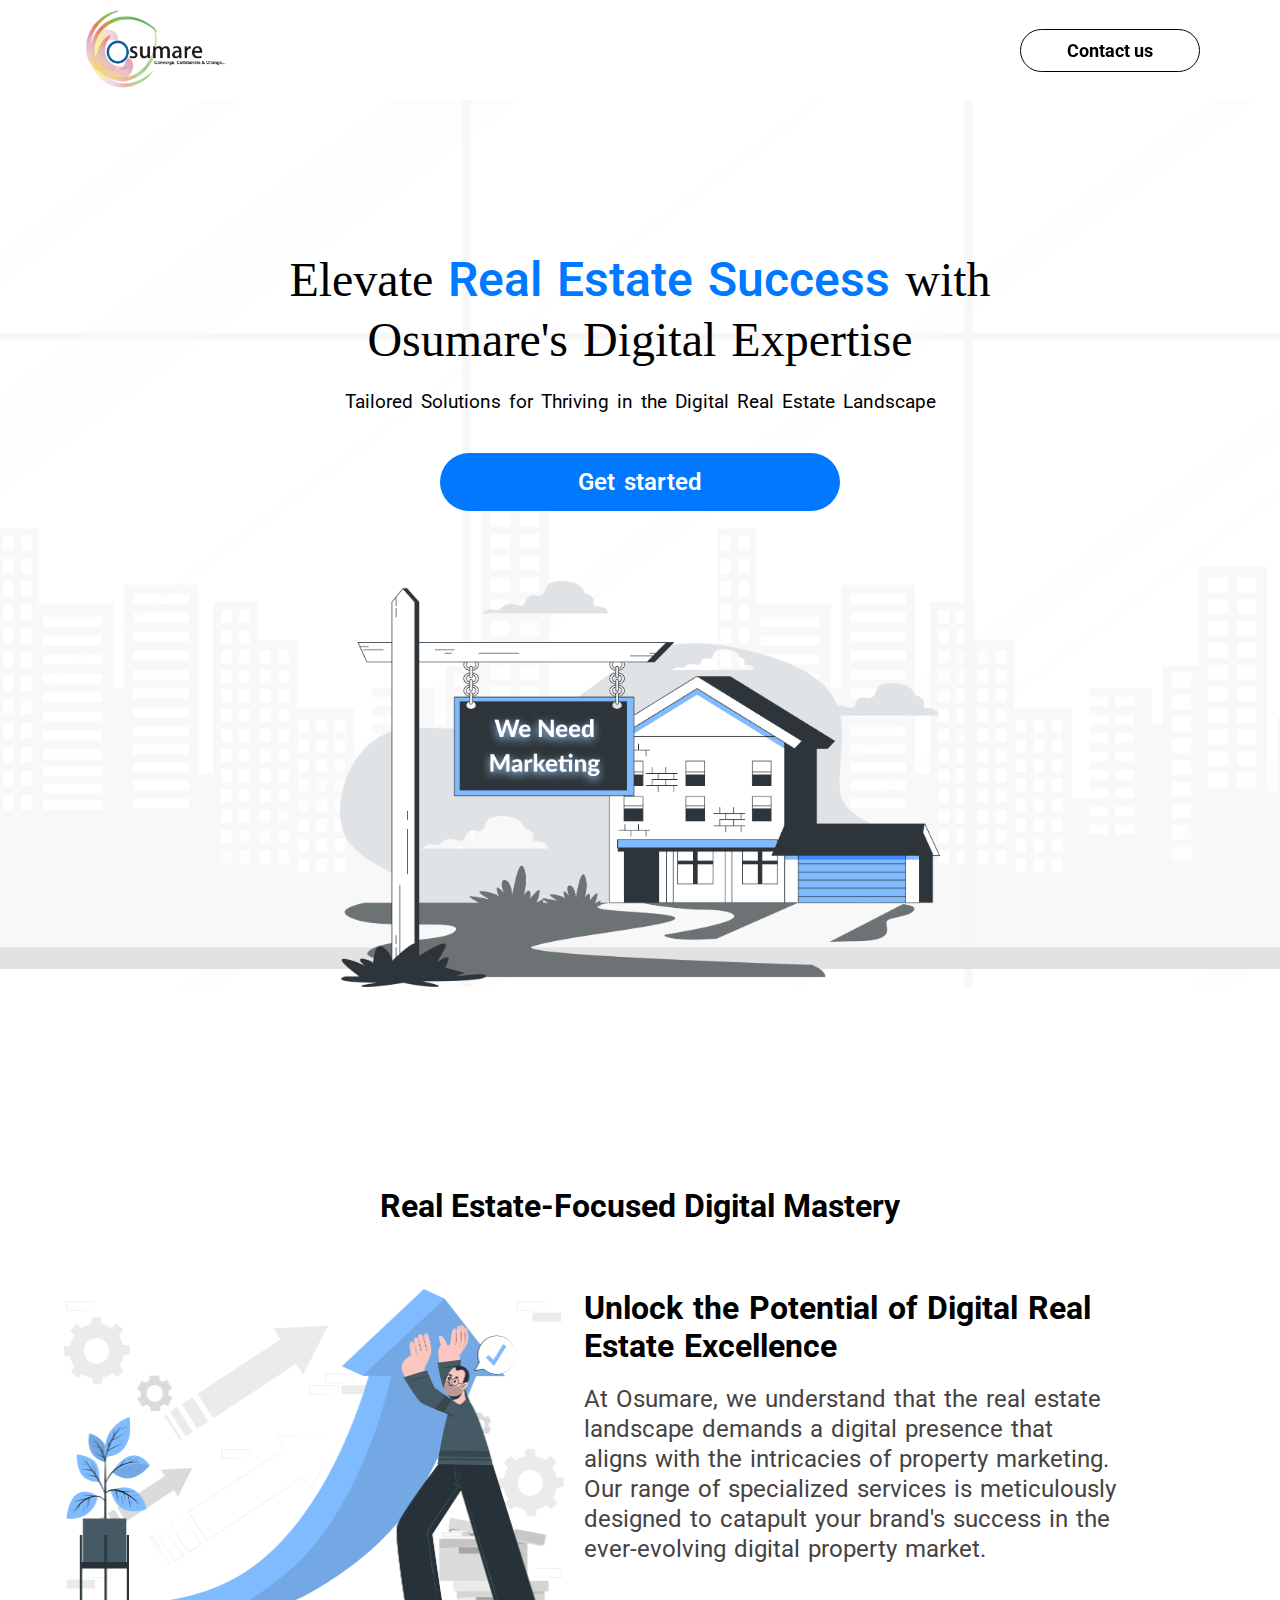
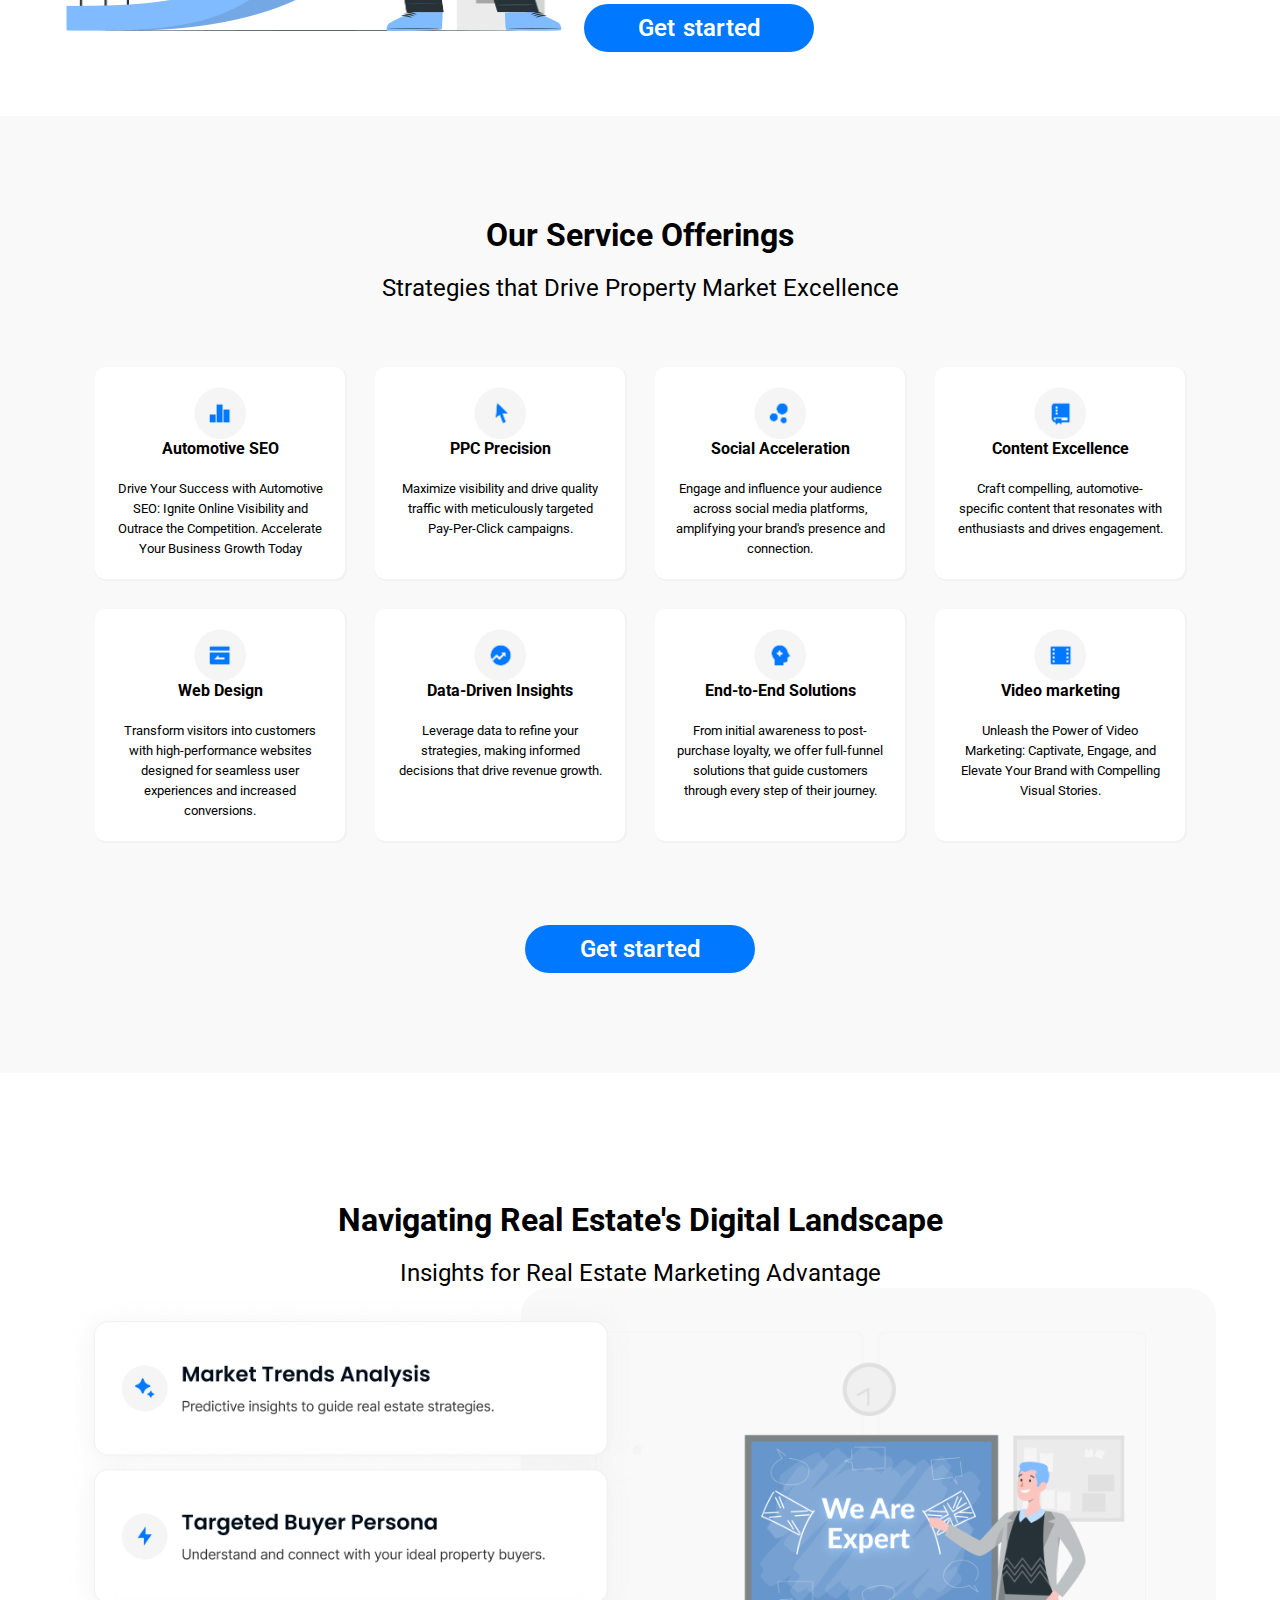
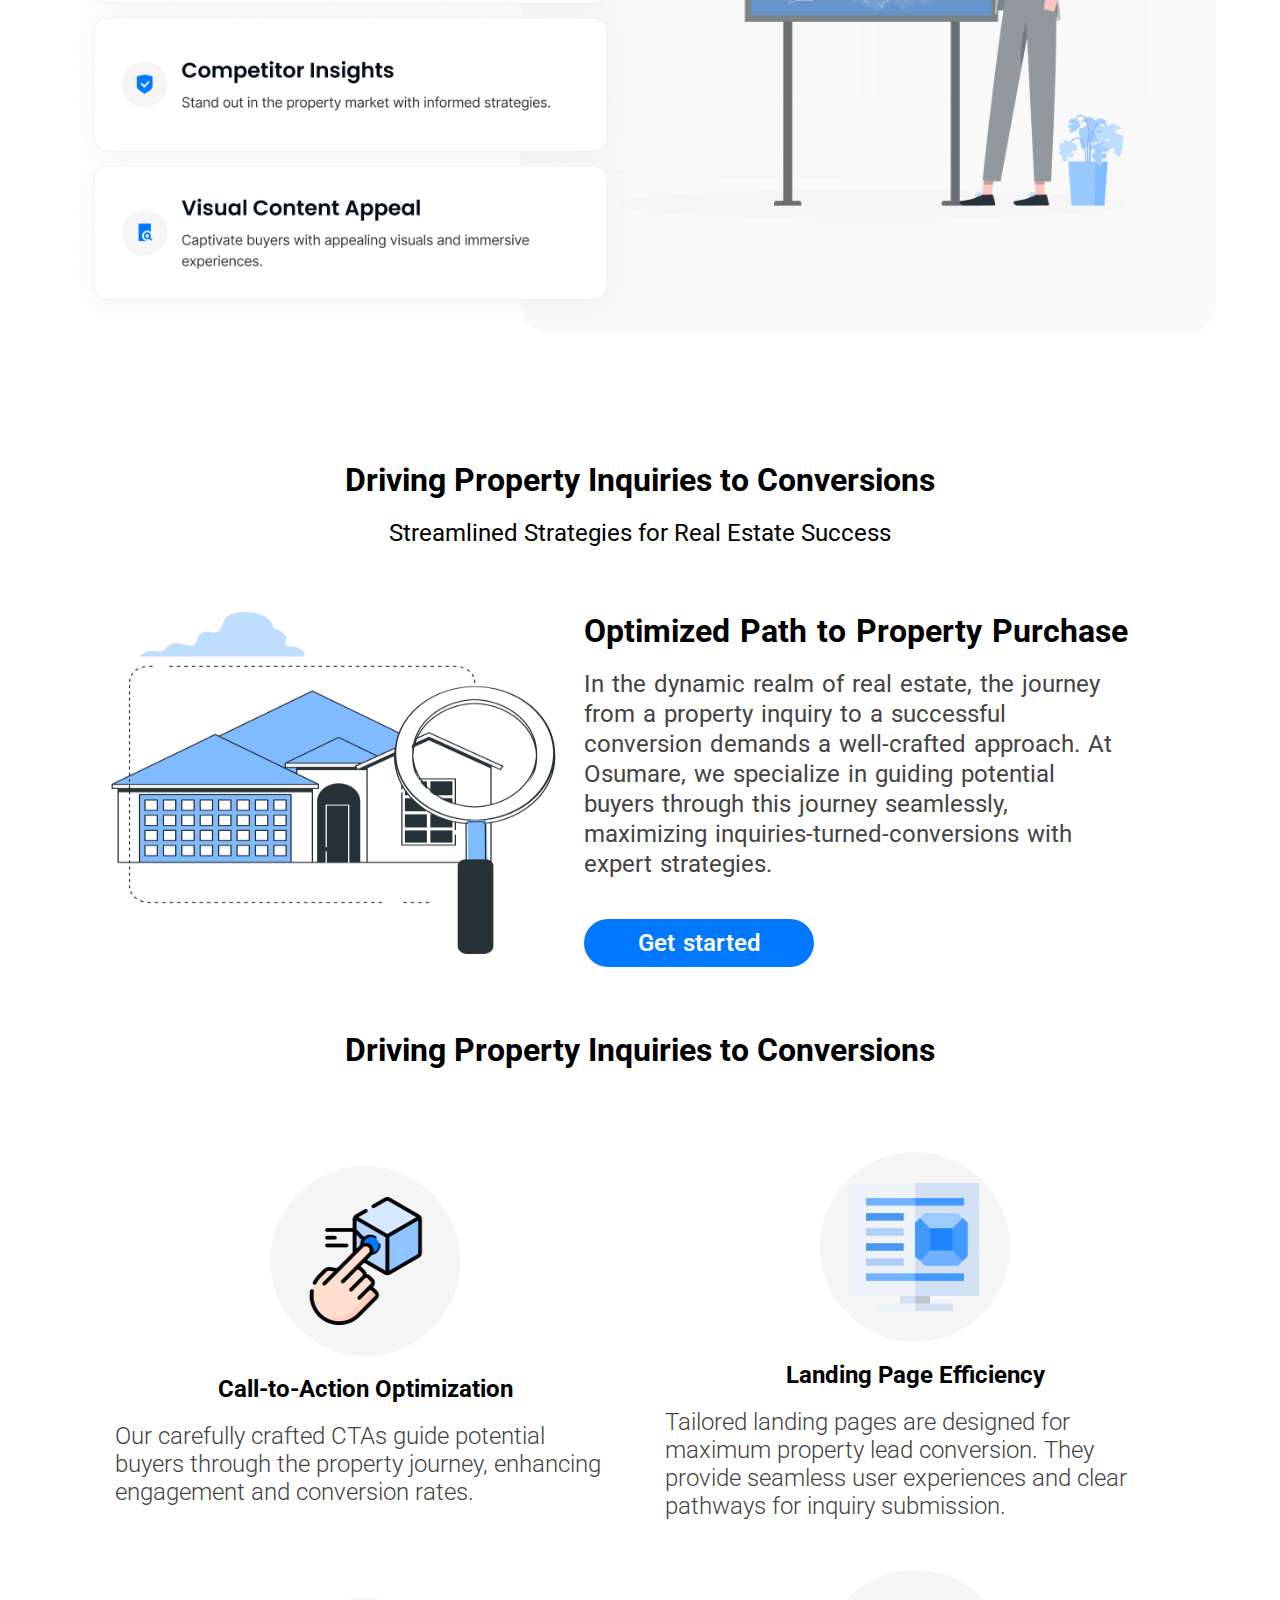
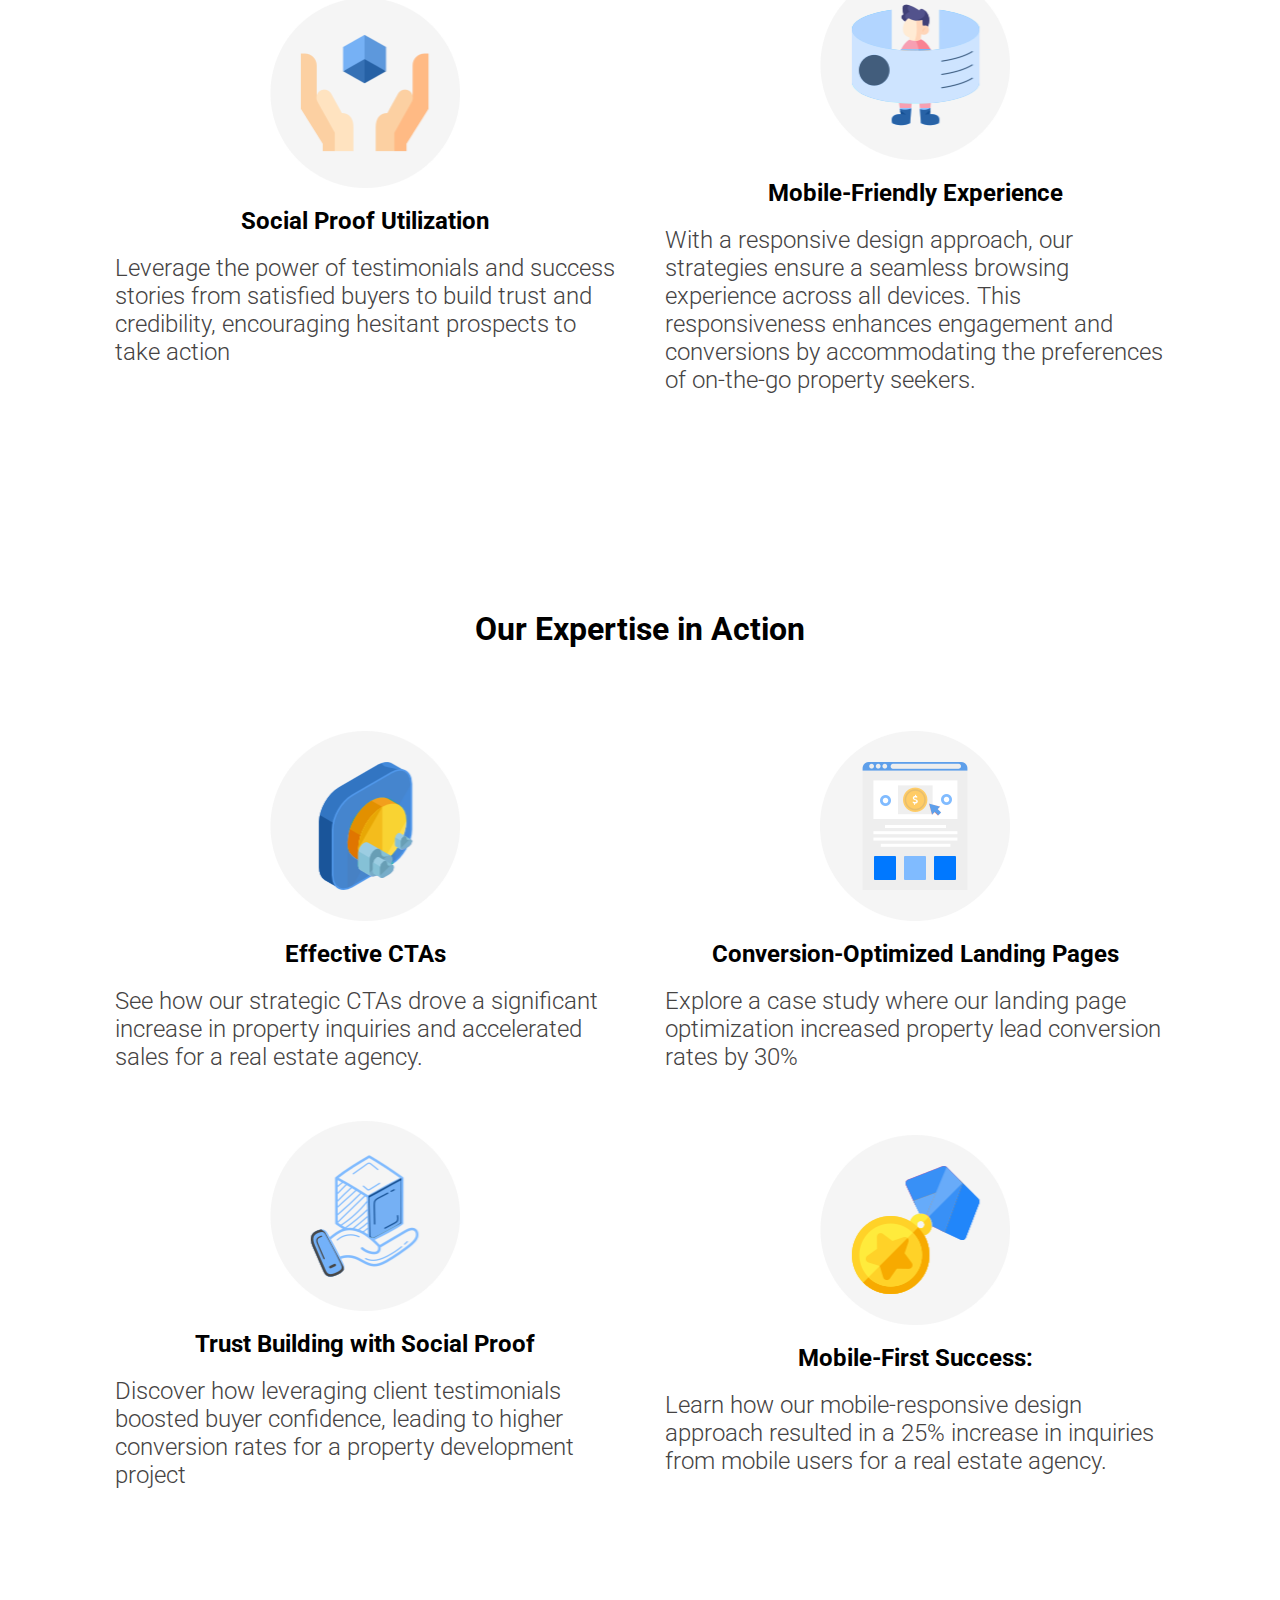
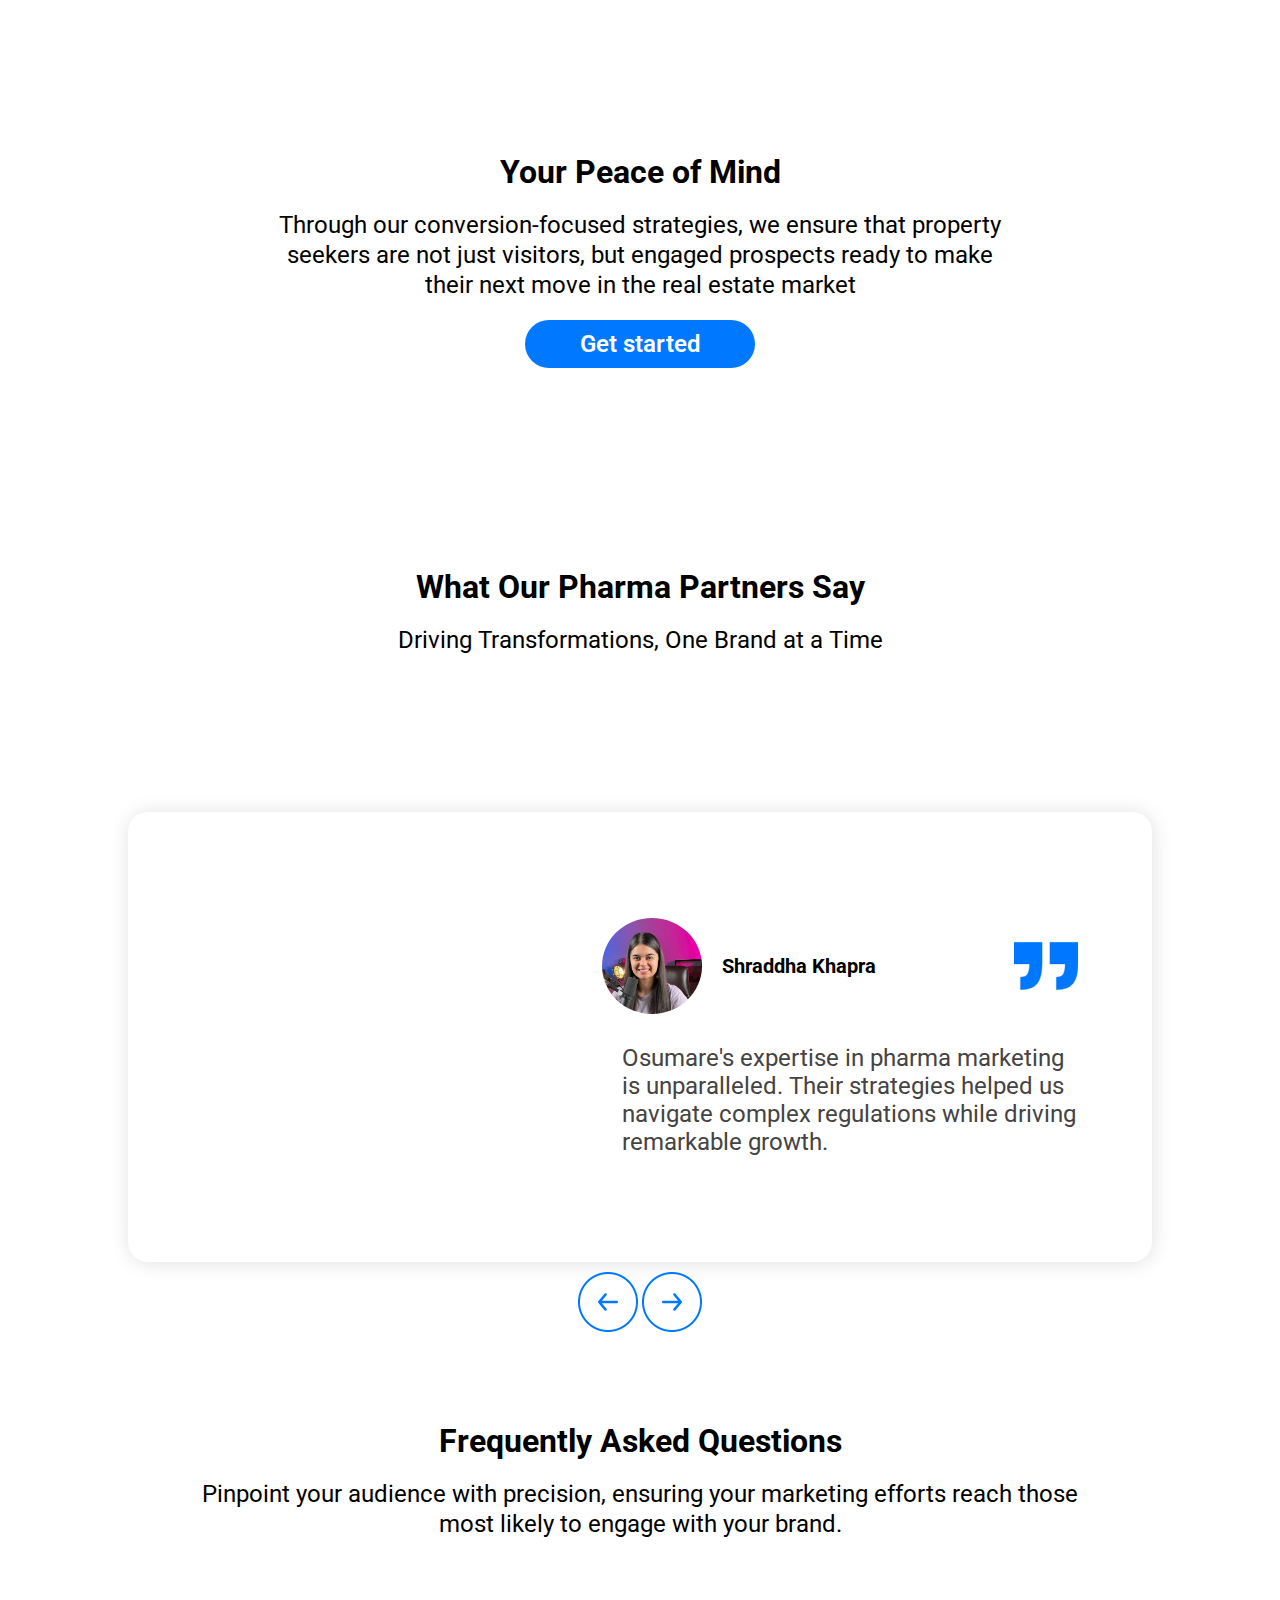
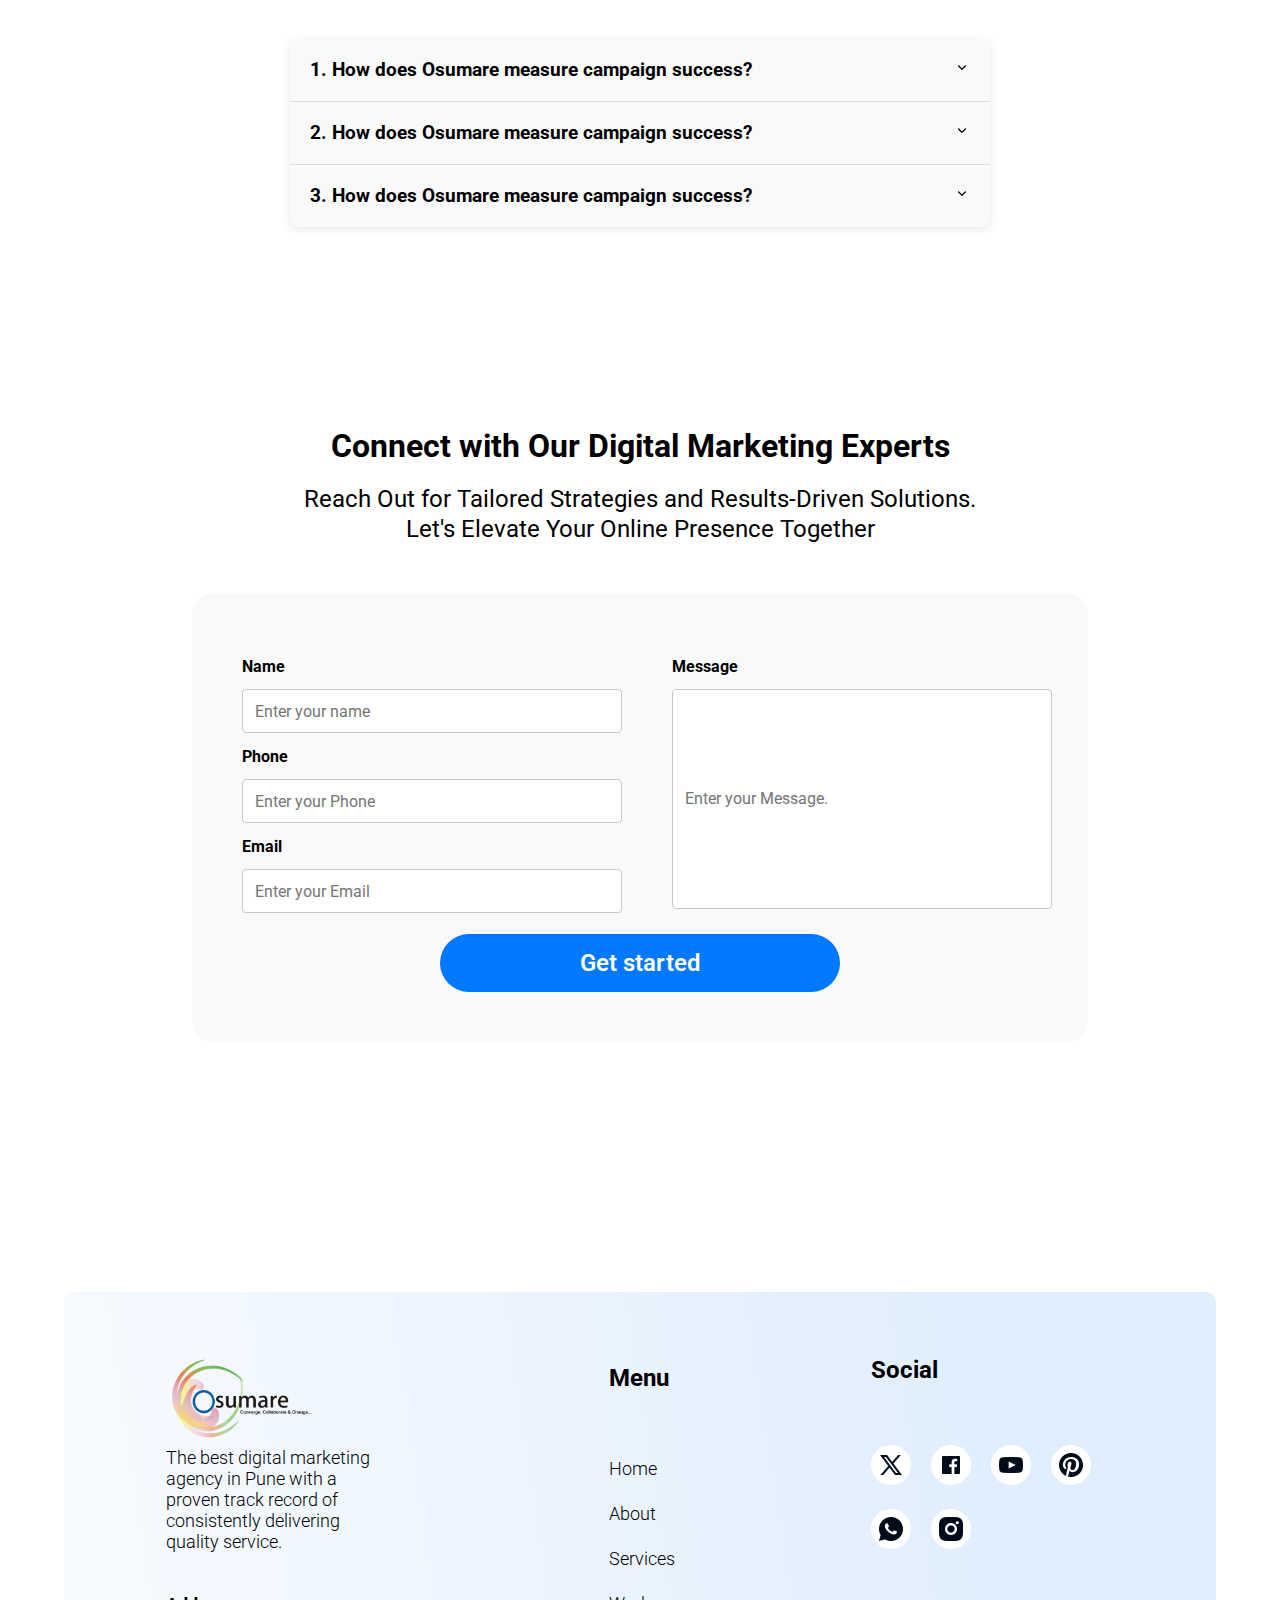
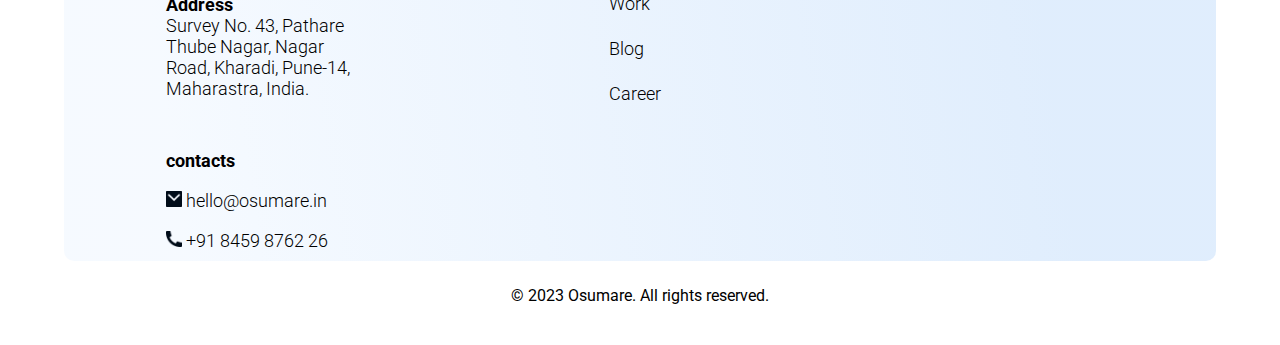
==== index.html @ 0f3d611b "the website is done for desktop" ====
<!DOCTYPE html>
<html lang="en">

<head>
    <meta charset="UTF-8">
    <meta name="viewport" content="width=device-width, initial-scale=1.0">
    <title>Osumare | Marketing Solutions</title>
    <link rel="stylesheet" href="./css/index.css">
    <link rel="preconnect" href="https://fonts.googleapis.com">
    <link rel="preconnect" href="https://fonts.gstatic.com" crossorigin>
    <link
        href="https://fonts.googleapis.com/css2?family=Roboto:ital,wght@0,100;0,300;0,400;0,500;0,700;0,900;1,100;1,300;1,400;1,500;1,700;1,900&display=swap"
        rel="stylesheet">
    <link rel="preconnect" href="https://fonts.googleapis.com">
    <link rel="preconnect" href="https://fonts.gstatic.com" crossorigin>
    <link href="https://fonts.googleapis.com/css2?family=Mulish:ital,wght@0,200..1000;1,200..1000&display=swap"
        rel="stylesheet">
</head>

<body>

    <nav class="navbar flex">
        <div id="nav_img">
            <img id="navImg" src="./img/logo2.png" alt="">
        </div>
        <a href="#contactus" id="nav_contact">Contact us</a>
    </nav>
    <div class="container">
        <div class="top">
            <div class="heading">Elevate <span style="color: #0078FF; font-weight: 550;">Real Estate Success</span>
                with<br> Osumare's Digital Expertise
            </div>
            <div class="subheading">Tailored Solutions for Thriving in the Digital Real Estate Landscape</div>
            <span class="btn-top">Get started</span>
        </div>
        <div class="bottom">
            <img id="front_img" src="./img/front.png" alt="">
        </div>
    </div>

    <b class="mid-heading top-margin center-text">Real Estate-Focused Digital Mastery</b>
    <div class="container2">
        <div class="con2left">
            <img src="./img/con2.png" alt="" class="con2img">
        </div>
        <div class="con2right"><b class="mid-heading">Unlock the Potential of Digital Real <br>Estate Excellence</b><br>
            <span class="subheading con2-data line-height30">At Osumare, we understand that the real estate landscape
                demands a digital presence
                that aligns with the intricacies of property marketing. Our range of specialized services is
                meticulously designed to catapult your brand's success in the ever-evolving digital property market.
            </span>
            <span class="btn">Get started</span>
        </div>
    </div>



    <div class="services">
        <div class="service-heading">
            <b class="mid-heading text-center">Our Service Offerings </b><br>
            <span class="service-subheading text-center line-height30"> Strategies that Drive Property Market Excellence
            </span>
        </div>

        <div class="services-cards">
            <div class="service-card">
                <img src="./img/service-icon/service1.png" alt="" class="service-icon">
                <b class="card-heading text-center">Automotive SEO</b><br>
                <span class="card-data">Drive Your Success with Automotive SEO: Ignite Online Visibility and Outrace the
                    Competition. Accelerate Your Business Growth Today</span>
            </div>
            <div class="service-card">
                <img src="./img/service-icon/service2.png" alt="" class="service-icon">
                <b class="card-heading text-center">PPC Precision</b><br>
                <span class="card-data">
                    Maximize visibility and drive quality traffic with meticulously targeted Pay-Per-Click
                    campaigns.</span>
            </div>
            <div class="service-card">
                <img src="./img/service-icon/service3.png" alt="" class="service-icon">
                <b class="card-heading text-center">Social Acceleration</b><br>
                <span class="card-data">Engage and influence your audience across social media platforms, amplifying
                    your brand's presence and connection.</span>
            </div>
            <div class="service-card">
                <img src="./img/service-icon/service4.png" alt="" class="service-icon">
                <b class="card-heading text-center">Content Excellence</b><br>
                <span class="card-data">Craft compelling, automotive-specific
                    content that resonates with enthusiasts
                    and drives engagement.</span>
            </div>
            <div class="service-card">
                <img src="./img/service-icon/service5.png" alt="" class="service-icon">
                <b class="card-heading text-center"> Web Design</b><br>
                <span class="card-data">Transform visitors into customers with high-performance websites designed for
                    seamless user experiences and increased conversions.</span>
            </div>
            <div class="service-card">
                <img src="./img/service-icon/service6.png" alt="" class="service-icon">
                <b class="card-heading text-center">Data-Driven Insights</b><br>
                <span class="card-data">Leverage data to refine your strategies, making informed decisions that drive
                    revenue growth.</span>
            </div>
            <div class="service-card">
                <img src="./img/service-icon/service7.png" alt="" class="service-icon">
                <b class="card-heading text-center">End-to-End Solutions</b><br>
                <span class="card-data">From initial awareness to post-purchase loyalty, we offer full-funnel solutions
                    that guide customers through every step of their journey.</span>
            </div>
            <div class="service-card">
                <img src="./img/service-icon/service8.png" alt="" class="text-center service-icon">
                <b class="card-heading text-center"> Video marketing</b><br>
                <span class="card-data">Unleash the Power of Video Marketing: Captivate, Engage, and Elevate Your Brand
                    with Compelling Visual Stories.</span>
            </div>
        </div>
        <div class="services-btn-container">
            <span class="btn">Get started</span>
        </div>
    </div>

    <div class="expert">
        <div class="service-heading">
            <b class="mid-heading text-center"> Navigating Real Estate's Digital Landscape</b><br>
            <span class="service-subheading text-center line-height30"> Insights for Real Estate Marketing Advantage

            </span>
        </div>
        <img id="expert-img" src="./img/expert.png" alt="">
    </div>

    <div class="driving">
        <div class="service-heading">
            <b class="mid-heading text-center"> Driving Property Inquiries to Conversions</b><br>
            <span class="service-subheading text-center line-height30">
                Streamlined Strategies for Real Estate Success
            </span>
        </div>



        <div class="container2">
            <div class="con2left">
                <img src="./img/home.png" alt="" class="con2img">
            </div>
            <div class="con2right"><b class="mid-heading"> Optimized Path to Property Purchase</b><br>
                <span class="subheading con2-data line-height30">In the dynamic realm of real estate, the journey from a
                    property inquiry to a successful conversion demands a well-crafted approach. At Osumare, we
                    specialize in guiding potential buyers through this journey seamlessly, maximizing
                    inquiries-turned-conversions with expert strategies.
                </span>
                <span class="btn">Get started</span>
            </div>
        </div>

        <div class="service-heading">
            <b class="mid-heading text-center"> Driving Property Inquiries to Conversions</b><br>
        </div>

        <div class="driving-properties">

            <div class="driving-card">
                <img src="./img/driving/first.png" alt="" class="text-center driving-icon"><br>
                <b class="driving-card-heading text-center"> Call-to-Action Optimization</b><br>
                <span class="driving-card-data">Our carefully crafted CTAs guide potential buyers through the property
                    journey, enhancing engagement and conversion rates.</span>
            </div>

            <div class="driving-card">
                <img src="./img/driving/second.png" alt="" class="text-center driving-icon"><br>
                <b class="driving-card-heading text-center"> Landing Page Efficiency</b><br>
                <span class="driving-card-data">Tailored landing pages are designed for maximum property lead
                    conversion. They provide seamless user experiences and clear pathways for inquiry submission.</span>
            </div>

            <div class="driving-card">
                <img src="./img/driving/third.png" alt="" class="text-center driving-icon"><br>
                <b class="driving-card-heading text-center"> Social Proof Utilization</b><br>
                <span class="driving-card-data">Leverage the power of testimonials and success stories from satisfied
                    buyers to build trust and credibility, encouraging hesitant prospects to take action</span>
            </div>

            <div class="driving-card">
                <img src="./img/driving/fourth.png" alt="" class="text-center driving-icon"><br>
                <b class="driving-card-heading text-center"> Mobile-Friendly Experience</b><br>
                <span class="driving-card-data">With a responsive design approach, our strategies ensure a seamless
                    browsing experience across all devices. This responsiveness enhances engagement and conversions by
                    accommodating the preferences of on-the-go property seekers.</span>
            </div>
        </div>

    </div>


    <div class="service-heading">
        <b class="mid-heading text-center"> <br><br><br><br>Our Expertise in Action</b><br>
    </div>

    <div class="driving-properties">


        <div class="driving-card">
            <img src="./img/experties/first.png" alt="" class="text-center driving-icon"><br>
            <b class="driving-card-heading text-center"> Effective CTAs</b><br>
            <span class="driving-card-data">See how our strategic CTAs drove a significant increase in property
                inquiries and accelerated sales for a real estate agency.</span>
        </div>


        <div class="driving-card">
            <img src="./img/experties/second.png" alt="" class="text-center driving-icon"><br>
            <b class="driving-card-heading text-center"> Conversion-Optimized Landing Pages</b><br>
            <span class="driving-card-data"> Explore a case study where our landing page optimization increased property
                lead conversion rates by 30%</span>
        </div>


        <div class="driving-card">
            <img src="./img/experties/third.png" alt="" class="text-center driving-icon"><br>
            <b class="driving-card-heading text-center"> Trust Building with Social Proof</b><br>
            <span class="driving-card-data"> Discover how leveraging client testimonials boosted buyer confidence,
                leading to higher conversion rates for a property development project</span>
        </div>


        <div class="driving-card">
            <img src="./img/experties/fourth.png" alt="" class="text-center driving-icon"><br>
            <b class="driving-card-heading text-center"> Mobile-First Success:</b><br>
            <span class="driving-card-data">Learn how our mobile-responsive design approach resulted in a 25% increase
                in inquiries from mobile users for a real estate agency.</span>
        </div>
    </div>

    <div class="peace">
        <div class="service-heading">
            <b class="mid-heading text-center"> Your Peace of Mind</b><br>
            <span class="service-subheading text-center line-height30">
                Through our conversion-focused strategies, we ensure that property<br> seekers are not just visitors,
                but engaged prospects ready to make <br>their next move in the real estate market
            </span>
        </div>
        <div class="services-btn-container">
            <span class="btn">Get started</span>
        </div>
    </div>



    <div class="pharma">
        <div class="service-heading">
            <b class="mid-heading text-center"> What Our Pharma Partners Say</b><br>
            <span class="service-subheading text-center line-height30">Driving Transformations, One Brand at a Time
            </span>
        </div>
        <br><br><br>
        <div class="pharma-card" id="first">
            <div class="pharma-left">
                <iframe class="yt-video" src="https://www.youtube.com/embed/DbRXv5TXMEE?si=swJk6pA9rWNaOlJp"
                    title="YouTube video player" frameborder="0"
                    allow="accelerometer; autoplay; clipboard-write; encrypted-media; gyroscope; picture-in-picture; web-share"
                    referrerpolicy="strict-origin-when-cross-origin" allowfullscreen></iframe>
            </div>
            <div class="pharma-right">
                <div class="pharma-right-top">
                    <div class="pharma-top-top"><img class="pharma-img" src="./img/yt-video/shraddha.jpeg" alt="">
                        <b class="pharma-card-heading">Shraddha Khapra</b>
                    </div>
                    <div class="symbol-div">
                        <img src="./img/inverted-commas.svg" class="symbol">
                    </div>
                </div>
                <div class="pharma-right-bottom"><span class="pharma-text">Osumare's expertise in pharma
                        marketing is unparalleled. Their
                        strategies helped us navigate
                        complex regulations while driving
                        remarkable growth.</span></div>
            </div>
        </div>
        
        <div class="pharma-card" id="second">
            <div class="pharma-left">
                <iframe  class="yt-video" src="https://www.youtube.com/embed/zTjRZNkhiEU?si=V0RtX7L3H6HBRn5B" title="YouTube video player" frameborder="0" allow="accelerometer; autoplay; clipboard-write; encrypted-media; gyroscope; picture-in-picture; web-share" referrerpolicy="strict-origin-when-cross-origin" allowfullscreen></iframe>
            </div>
            <div class="pharma-right">
                <div class="pharma-right-top">
                    <div class="pharma-top-top"><img class="pharma-img" src="./img/yt-video/free-code-camp.png" alt="">
                        <b class="pharma-card-heading">Free Code Camp</b>
                    </div>
                    <div class="symbol-div">
                        <img src="./img/inverted-commas.svg" class="symbol">
                    </div>
                </div>
                <div class="pharma-right-bottom"><span class="pharma-text">Osumare's expertise in pharma
                        marketing is unparalleled. Their
                        strategies helped us navigate
                        complex regulations while driving
                        remarkable growth.</span></div>
            </div>
        </div>
        
        <div class="pharma-card" id="third">
            <div class="pharma-left">
                <iframe class="yt-video"  src="https://www.youtube.com/embed/kaB7Vfj0DKs?si=-AxOPvLYkvSqULRo" title="YouTube video player" frameborder="0" allow="accelerometer; autoplay; clipboard-write; encrypted-media; gyroscope; picture-in-picture; web-share" referrerpolicy="strict-origin-when-cross-origin" allowfullscreen></iframe>
            </div>
            <div class="pharma-right">
                <div class="pharma-right-top">
                    <div class="pharma-top-top"><img class="pharma-img" src="./img/yt-video/telusko.jpeg" alt="">
                        <b class="pharma-card-heading">Navin Reddy</b>
                    </div>
                    <div class="symbol-div">
                        <img src="./img/inverted-commas.svg" class="symbol">
                    </div>
                </div>
                <div class="pharma-right-bottom"><span class="pharma-text">Osumare's expertise in pharma
                        marketing is unparalleled. Their
                        strategies helped us navigate
                        complex regulations while driving
                        remarkable growth.</span></div>
            </div>
        </div>
        <div class="btns">
            <img class="video-btn" id="left-btn" src="./img/yt-video/left-btn.png" alt="" srcset="">
            <img class="video-btn" id="right-btn" src="./img/yt-video/right-btn.png" alt="" srcset="">
        </div>
    </div>



    <div class="questions">
        <br><br><br><br>
        <div class="service-heading">
            <b class="mid-heading text-center"> Frequently Asked Questions</b><br>
            <span class="service-subheading text-center line-height30">Pinpoint your audience with precision, ensuring
                your marketing efforts reach those <br>most likely to engage with your brand.
            </span>
        </div>
        <div class="faq-container">
            <div class="faq-item">
                <div class="faq-question">
                    <h3>1. How does Osumare measure campaign success?</h3>
                    <span><img class="svg-icon1" src="./img/dropdown-arrow.svg" alt=""></span>
                </div>
                <div class="faq-answer">
                    <p>Osumare measures campaign success through ROI by comparing financial returns to costs. They also
                        analyze engagement metrics like likes, shares, and comments, and assess conversion rates such as
                        purchases or sign-ups. Additionally, they monitor website traffic quality and lead generation.
                    </p>
                </div>
            </div>
            <div class="faq-item">
                <div class="faq-question">
                    <h3>2. How does Osumare measure campaign success?</h3>
                    <span><img class="svg-icon1" src="./img/dropdown-arrow.svg" alt=""></span>
                </div>
                <div class="faq-answer">
                    <p>Osumare measures campaign success through ROI by comparing financial returns to costs. They
                        analyze engagement metrics like likes, shares, and comments, alongside conversion rates such as
                        purchases or sign-ups. Additionally, they assess website traffic quality and lead generation,
                        monitoring increased brand awareness and recognition.</p>
                </div>
            </div>
            <div class="faq-item">
                <div class="faq-question">
                    <h3> 3. How does Osumare measure campaign success?</h3>
                    <span><img class="svg-icon1" src="./img/dropdown-arrow.svg" alt=""></span>
                </div>
                <div class="faq-answer">
                    <p>We believe in measurable results. Our data-driven approach means that every campaign's
                        performance is tracked, analyzed, and refined for optimal outcomes. We provide regular reports
                        that detail key metrics, giving you clear insights into how our strategies are driving growth
                        for your brand.
                    </p>
                </div>
            </div>
        </div>
    </div>
    </div>



    <div id="contactus" class="connect">
        <div class="service-heading">
            <b class="mid-heading text-center"> Connect with Our Digital Marketing Experts</b><br>
            <span class="service-subheading text-center line-height30">Reach Out for Tailored Strategies and
                Results-Driven Solutions. <br>Let's Elevate Your Online Presence Together
            </span>
        </div>

        <form  action="">
            <div class="form-div">

                <div class="left-form line-height45">
                    <div class="name-input">
                        <b>Name</b><br>
                        <input class="input" type="text" placeholder="Enter your name" name="" id="">
                    </div>
                    <div class="phone-input">
                        <b>Phone</b><br>
                        <input type="number" placeholder="Enter your Phone" name="" id="">
                    </div>
                    <div class="email-input">
                        <b>Email</b><br>
                        <input type="email" placeholder="Enter your Email" name="" id="">
                    </div>
                </div>
                <div class="right-form line-height45">
                    <div class="msg-input">
                        <b>Message</b><br>
                        <input id="msg" type="text" placeholder="Enter your Message." name="" id="">
                    </div>
                </div>

            </div>
            <div class="services-btn-container">
                <span class="btn-top">Get started</span>
            </div>
        </form>
    </div>
    <footer>
        <section class="s1">
            <div class="logo">
                <img class="footer-logo" src="./img/logo2.png" alt="">
                <div class="description faint-text">The best digital marketing agency in Pune with a<br> proven
                    track record of
                    consistently delivering<br>quality service.</div>
            </div>
            <br>
            <br>

            <div class="address">
                <b>Address</b>
                <address class="faint-text">Survey No. 43, Pathare <br>
                    Thube Nagar, Nagar <br>
                    Road, Kharadi, Pune-14,<br>
                    Maharastra, India.</address>
            </div>
            <br><br>
            <span class="contact">
                <b>contacts</b><br>


                <img src="./img/footer-icon/mail.png" class="svg-icon1" alt=""><a class="faint-text"
                    href="mailto:hello@osumare.in"> hello@osumare.in</a><br>
                <img src="./img/footer-icon/phone.png" class="svg-icon1" alt=""><a href="tel:918459876226"
                    class="faint-text"> +91 8459 8762
                    26</a>

        </section>
        <section class="s2 line-height45">
            <b class="driving-card-heading">Menu</b><br>
            <a href="#" class="faint-text" target="_blank" rel="noopener noreferrer">Home</a>
            <a href="#" class="faint-text" target="_blank" rel="noopener noreferrer">About</a>
            <a href="#" class="faint-text" target="_blank" rel="noopener noreferrer">Services</a>
            <a href="#" class="faint-text" target="_blank" rel="noopener noreferrer">Work</a>
            <a href="#" class="faint-text" target="_blank" rel="noopener noreferrer">Blog</a>
            <a href="#" class="faint-text" target="_blank" rel="noopener noreferrer">Career</a>
        </section>
        <section class="s3">
            <b class="driving-card-heading">Social</b><br>
            <div class="for-gap">
                <a href=""><img src="./img/footer-icon/twitter.png" class="svg-icon2" alt=""></a>
                <a href=""><img src="./img/footer-icon/facebook.png" class="svg-icon2" alt=""></a>
                <a href=""><img src="./img/footer-icon/youtube.png" class="svg-icon2" alt=""></a>
                <a href=""><img src="./img/footer-icon/picaso.png" class="svg-icon2" alt=""></a><br>
            </div>
            <div class="for-gap">
                <a href=""><img src="./img/footer-icon/whatsapp.png" class="svg-icon2" alt=""></a>
                <a href=""><img src="./img/footer-icon/instagram.png" class="svg-icon2" alt=""></a>
            </div>
        </section>
    </footer>
    <span id="bottom">&copy; 2023 Osumare. All rights reserved.</span>

    <script src="./javascript/index.js"></script>
</body>

</html>
---- css/index.css ----
* {
    margin: 0;
    padding: 0;
    height: auto;
    width: auto;
    font-family: "Roboto", sans-serif;
    font-style: normal;
    box-sizing: border-box;
}

.body {
    background-image: url("../img/background.png");
    background-repeat: no-repeat;

}

.line-height30 {
    line-height: 30px;
}
.line-height45 {
    line-height: 45px;
}

.bottom {
    display: flex;
    justify-content: center;
    height: auto;
    width: 50%;
}

.container {
    background: url("../img/background.png");
    row-gap: 20px;
    flex-direction: column;
    width: 100%;
    height: auto;
    display: flex;
    justify-content: center;
    align-items: center;
    align-self: center;
    padding-top: 150px;
}

.top {
    flex-direction: column;
    width: 100%;
    height: auto;
    display: flex;
    text-align: center;
    justify-content: center;
    align-items: center;
    word-spacing: 3px;
    margin-bottom: 50px;
}

.heading {
    font-family: rob;
    font-size: xxx-large;
    line-height: 60px;
    margin-bottom: 20px;
}

.subheading {
    margin: 0 0 40px 0;
    font-size: larger;
}

.btn-top {
    display: flex;
    justify-content: center;
    align-items: center;
    padding: 15px 80px;
    background-color: #0078FF;
    width: 400px;
    border-radius: 40px;
    transition: all 0.2s ease-out;
    color: white;
    font-weight: 600;
    font-size: x-large;
    position: relative;

}

.btn-top:hover {
    cursor: pointer;
    background-color: #0077ff;
    outline: 2px solid #b7d7fc;
    outline-offset: 1px;
}

.navbar {
    position: sticky;
    top: 0;
    background-color: rgba(255, 255, 255, 0.9);
    width: 100%;
    height: 100px;
    color: black;
    justify-content: space-between;
    padding: 8px 80px;
    align-items: center;
    z-index: 1000;
    display: flex;
    backdrop-filter: blur(5px);
}

#nav_img {
    height: 100px;
    display: flex;
    align-items: center;
}

#navImg {
    height: auto;
    width: 150px;
}

#nav_contact {
    font-weight: 700;
    font-size: large;
    width: 180px;
    height: auto;
    border: 1px solid black;
    border-radius: 32px;
    padding: 10px 24px;
    align-items: center;
    justify-content: center;
    display: flex;
}

#front_img {
    width: 100%;
    max-width: 600px;
    height: auto;
}

.center-text {
    display: flex;
    justify-content: center;
    text-align: center;
}

.top-margin {
    margin: 200px 0 50px 0;
}

.mid-heading {
    font-size: 32px;
    font-weight: 700;
}

.container2 {
    column-gap: 20px;
    margin: 5%;
    display: flex;
}

.con2img {
    height: 342px;
    width: 500px;
}

.con2-data {
    font-size: 24px;
    margin-right: 15%;
    font-weight: 400;
    color: rgb(69, 67, 67);
}

.con2right {
    display: flex;
    flex-direction: column;
    word-spacing: 2px;
}

.services-btn-container {
    display: flex;
    justify-content: center;
    margin-top: 20px;
    /* Adjust as needed */
}

.btn {
    display: flex;
    justify-content: center;
    align-items: center;
    text-align: center;
    padding: 10px 40px;
    background-color: #0078FF;
    width: 230px;
    border-radius: 40px;
    transition: all 0.2s ease-out;
    color: white;
    font-weight: 600;
    font-size: x-large;
    position: relative;
}

.btn:hover {
    cursor: pointer;
    background-color: #0077ff;
    outline: 2px solid #b7d7fc;
    outline-offset: 1px;
}


.services {
    width: 100%;
    background-color: #F9F9F9;
    padding: 100px 0;
    display: flex;
    flex-direction: column;
    align-content: center;
    justify-content: center;
}

.service-heading {
    width: 100%;
}

.text-center {
    display: flex;
    flex-direction: column;
    justify-content: center;
    text-align: center;
}

.service-subheading {
    font-size: x-large;
}

.services-cards {
    display: flex;
    flex-direction: row;
    column-gap: 30px;
    padding: 5%;
    row-gap: 30px;
    flex-wrap: wrap;
    justify-content: center;
}

.service-card {
    line-height: 20px;
    padding: 20px;
    width: 250px;
    background-color: white;
    border-radius: 10px;
    display: flex;
    flex-direction: column;
    align-items: center;
    text-align: center;
    box-shadow: 1px 1px 1px 1px rgb(243, 242, 242);
}

.service-icon {
    display: flex;
    justify-content: center;
    align-items: center;
    width: 52px;
    height: 52px;
}

.card-data {
    font-size: small;
}

#expert-img {
    width: 90vw;
    height: auto;
}

.expert {
    margin: 10% 0;

    display: flex;
    flex-direction: column;
    align-items: center;
    justify-content: center;
}

.driving-card {
    display: flex;
    justify-content: center;
    flex-direction: column;
    max-width: 500px;
    min-width: 200px;
    width: 50%;
}

.driving-properties {
    display: flex;
    flex-wrap: wrap;
    justify-content: center;
    padding: 5%;
    column-gap: 50px;
    row-gap: 50px;
}

.driving-icon {
    display: flex;
    justify-content: center;
    align-self: center;
    width: 190px;
    height: 190px;
}

.driving-card-heading,
.driving-card-data {
    font-size: x-large;
}

.driving-card-data {
    font-weight: 300;
    color: rgb(69, 67, 67);

}

.peace {
    margin: 200px 0;
}

.connect {
    display: flex;
    justify-content: center;
    flex-direction: column;
    margin: 200px 0;

}

form{
    display: flex;
    flex-direction: column;
    column-gap: 50px;
    padding:50px;
    display: flex;
    align-self: center;
    margin: 50px;
    background-color: #F9F9F9;
    width: 70%;
    max-width: 900px;
    border-radius: 20px;
    height: auto;
}

input{
    width: 380px;
    height:44px ;
    border-radius: 4px;
    border: 1px solid #C7C7C7;
    padding:8px 12px 8px 12px;
    font-size: 16px;
    border-width:1.5px;
}

input:focus, #msg:focus{
    border-width:1.5px;
    border-color:gray ;
    outline: none;
}

.form-div{
    font-size: 16px;
    /* display: flex;
    justify-content: center;
    align-items: center;
    align-self: center; */
    display: flex;
    column-gap: 50px;
}
#msg {
    width: 380px;
    height: 220px;
    border-radius: 4px;
    border: 1px solid #C7C7C7;
    padding: 8px 12px 8px 12px;
    font-size: 16px;
}
.right-form{
    display: flex;
    flex-direction: column;
    row-gap: 0;
}

/* For Webkit browsers (Chrome, Safari, etc.) */
input[type=number]::-webkit-inner-spin-button, 
input[type=number]::-webkit-outer-spin-button,input[type=number] { 
    -webkit-appearance: none; 
    -moz-appearance: textfield;
    appearance: none;
    margin: 0; 
}

footer{ 
    margin: 2%;
    display: flex;
    align-self: center;
    justify-self: center;
    background: linear-gradient(261.57deg, rgba(0, 111, 237, 0.12) 18.01%, rgba(179, 214, 255, 0.12) 90.03%);
    width: 90%;
    padding: 8%;
    padding-top: 5%;
    display: flex;
    font-size: 18px;
    flex-direction: row;
    column-gap: 100px;
    border-radius: 10px;
    padding-bottom: 0;
}

.footer-logo{
    width: 150px;
}

.contact{
    line-height: 40px;
   text-wrap: nowrap;
}

.faint-text{
    font-weight: 300;
}

a{
    text-decoration: none;
    color: black;
}

.s1,.s3{
    width: 30%;
}
.s2{
    display: flex;
    flex-direction: column;
    width:20%;
    height: auto;
    justify-content: flex-start;
    justify-self: center;
    margin-left: 100px;
}

.s3{
    display: flex;
    flex-direction: column;
    justify-content: flex-start;
    justify-self: center;
    row-gap: 20px;
}

.for-gap{
    display: flex;
    column-gap: 20px;    
}


.svg-icon1{
    width: 16px;
    height: 16px;
}
.svg-icon2{
    width: 40px;
}

#bottom{
    display: flex;
    justify-content: center;
    align-self: center;
    text-align: center;
    margin:0 0 40px 0;
}

.questions{
    display: flex;
    flex-direction: column;
    justify-content: center;
    align-items: center;
    align-content: center;
}


.faq-container {
    margin-top: 100px;
    width: 700px;
    background: #fff;
    box-shadow: 0 2px 10px rgba(0, 0, 0, 0.1);
    border-radius: 8px;
    overflow: hidden;
    display: flex;
    flex-direction: column;
}
.faq-item {
    border-bottom: 1px solid #ddd;
    overflow: hidden;
    transition: all 0.3s ease;
}
.faq-item:last-child {
    border-bottom: none;
}
.faq-question {
    padding: 20px;
    cursor: pointer;
    display: flex;
    justify-content: space-between;
    align-items: center;
    background: #f9f9f9;
    transition: background 0.3s ease;
}
.faq-question:hover {
    background: #f1f1f1;
}
.faq-answer {
    max-height: 0;
    padding: 0 20px;
    overflow: hidden;
    transition: max-height 0.3s ease;
    background: #fff;
}
.faq-answer p {
    margin: 10px 0;
    padding: 0;
}
.faq-question span {
    transition: transform 0.3s ease;
}
.faq-question span.open {
    transform: rotate(180deg);
}

.pharma{
display: flex;
justify-content: center;   
flex-direction: column; 
align-items: center;
}

.pharma-card{
    padding: 5%;
    display: flex;
    align-items: center;
    margin-top: 100px;
    width: 80%;
    height: 450px;
    background: #FFFFFF;
    box-shadow: 1px 1px 20px rgb(227, 225, 225);
    border-radius: 20px;
}

.yt-video{
    height: 400px;
    width: 400px;
    aspect-ratio: 1/1;
    border-radius: 20px;
}

.pharma-left{
    display: flex;
    justify-content: center;
}

.pharma-right{
    display: flex;
    flex-direction: column;
    height: 500px;
    width: 500px;
    padding: 10px;
    align-content: center;
    justify-content: center;
}

.pharma-img{
    width: 100px;
    border-radius: 50%;
}

.pharma-text{
    font-size: 24px;
    text-align: center;
    justify-self: center;
    color: rgb(69, 67, 67);
}

.pharma-right-top{
    display: flex;
    justify-content: space-between;
    align-items: center;
}

.pharma-top-top{
    column-gap: 20px;
    display: flex;
    justify-content: space-between;
    align-items: center;
}

.symbol-div
{
    display: flex;
    text-align: start
}
.symbol{
    width: 64px;
    color: #0077ff;
    
}

.pharma-card-heading{
    font-size: 20px;
}

.pharma-right-bottom{
    
    margin-top: 30px;
    margin-left: 20px;
}

.btns{
   margin: 10px;
   gap: 50px;
}

.video-btn{
    width: 60px;
    height: 60px;
    cursor: pointer;
}

.video-btn:hover{
    
}

#second, #third{
    display: none;
}
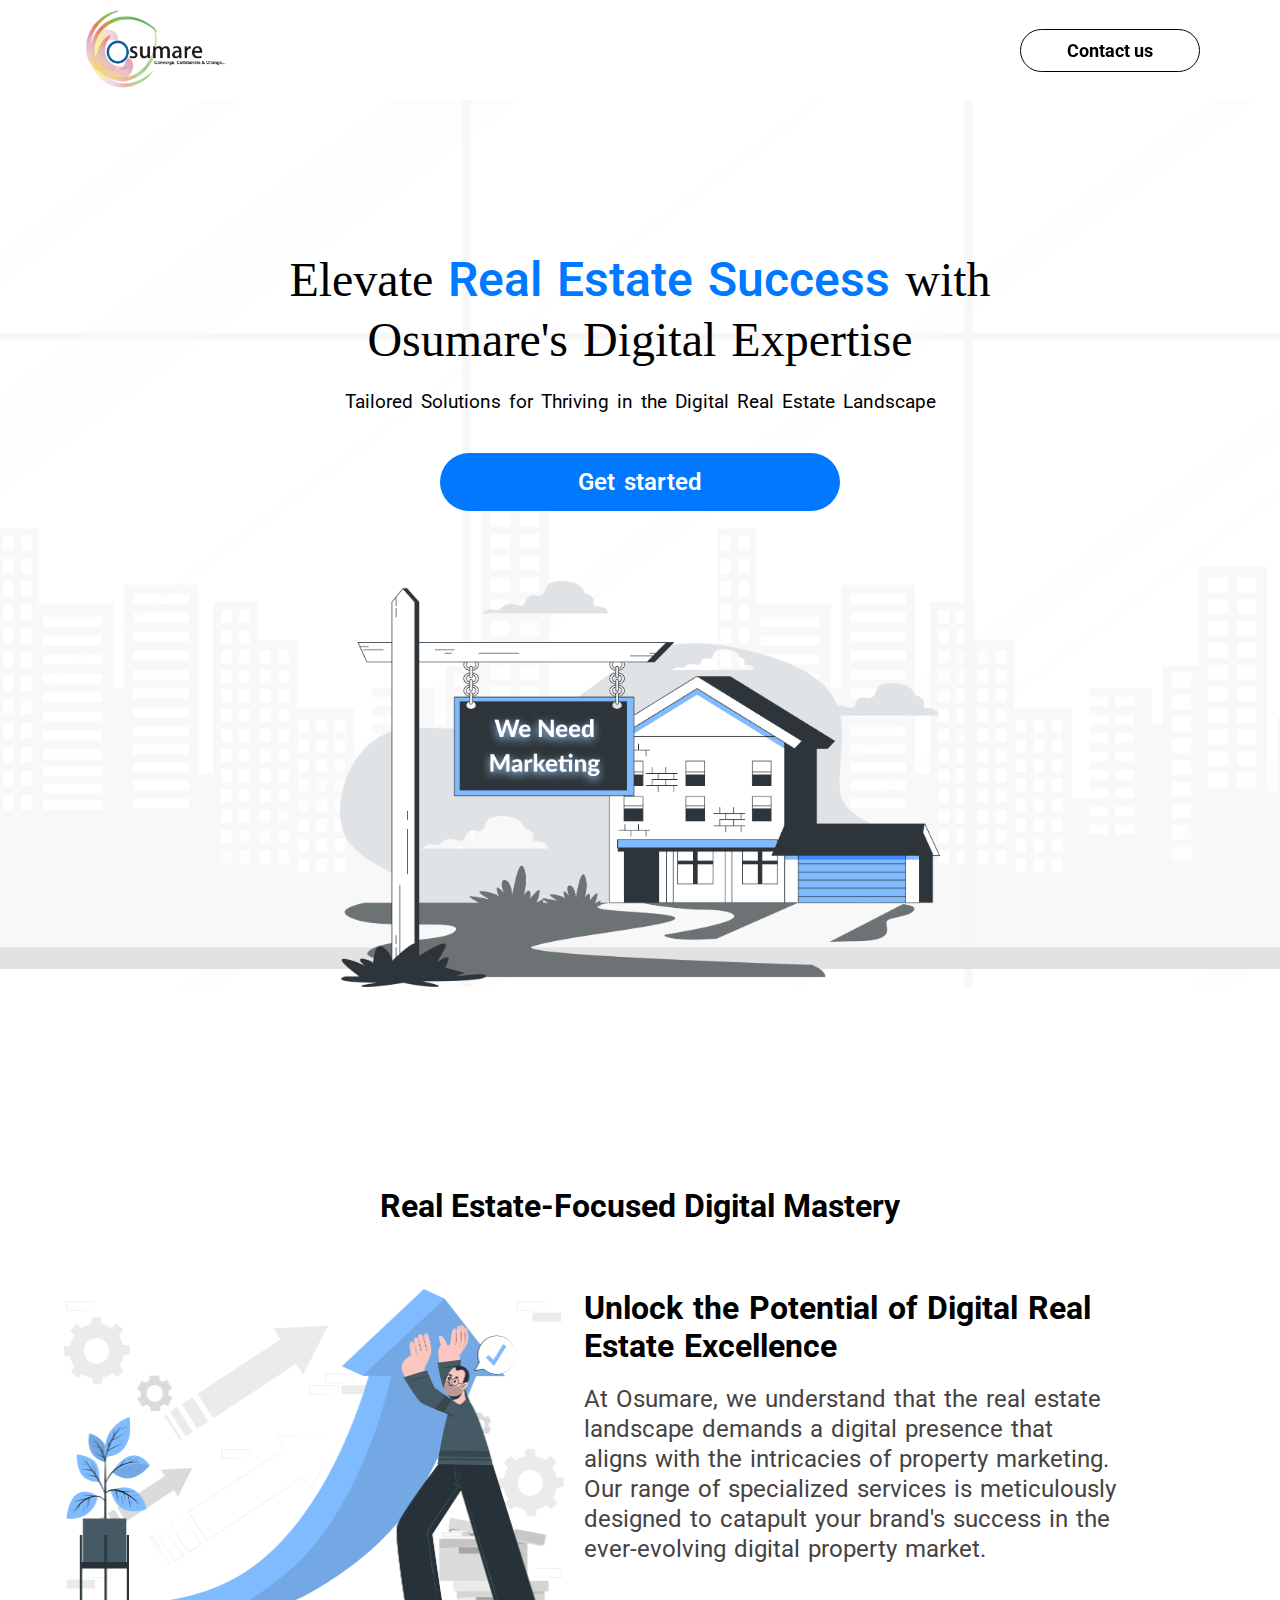
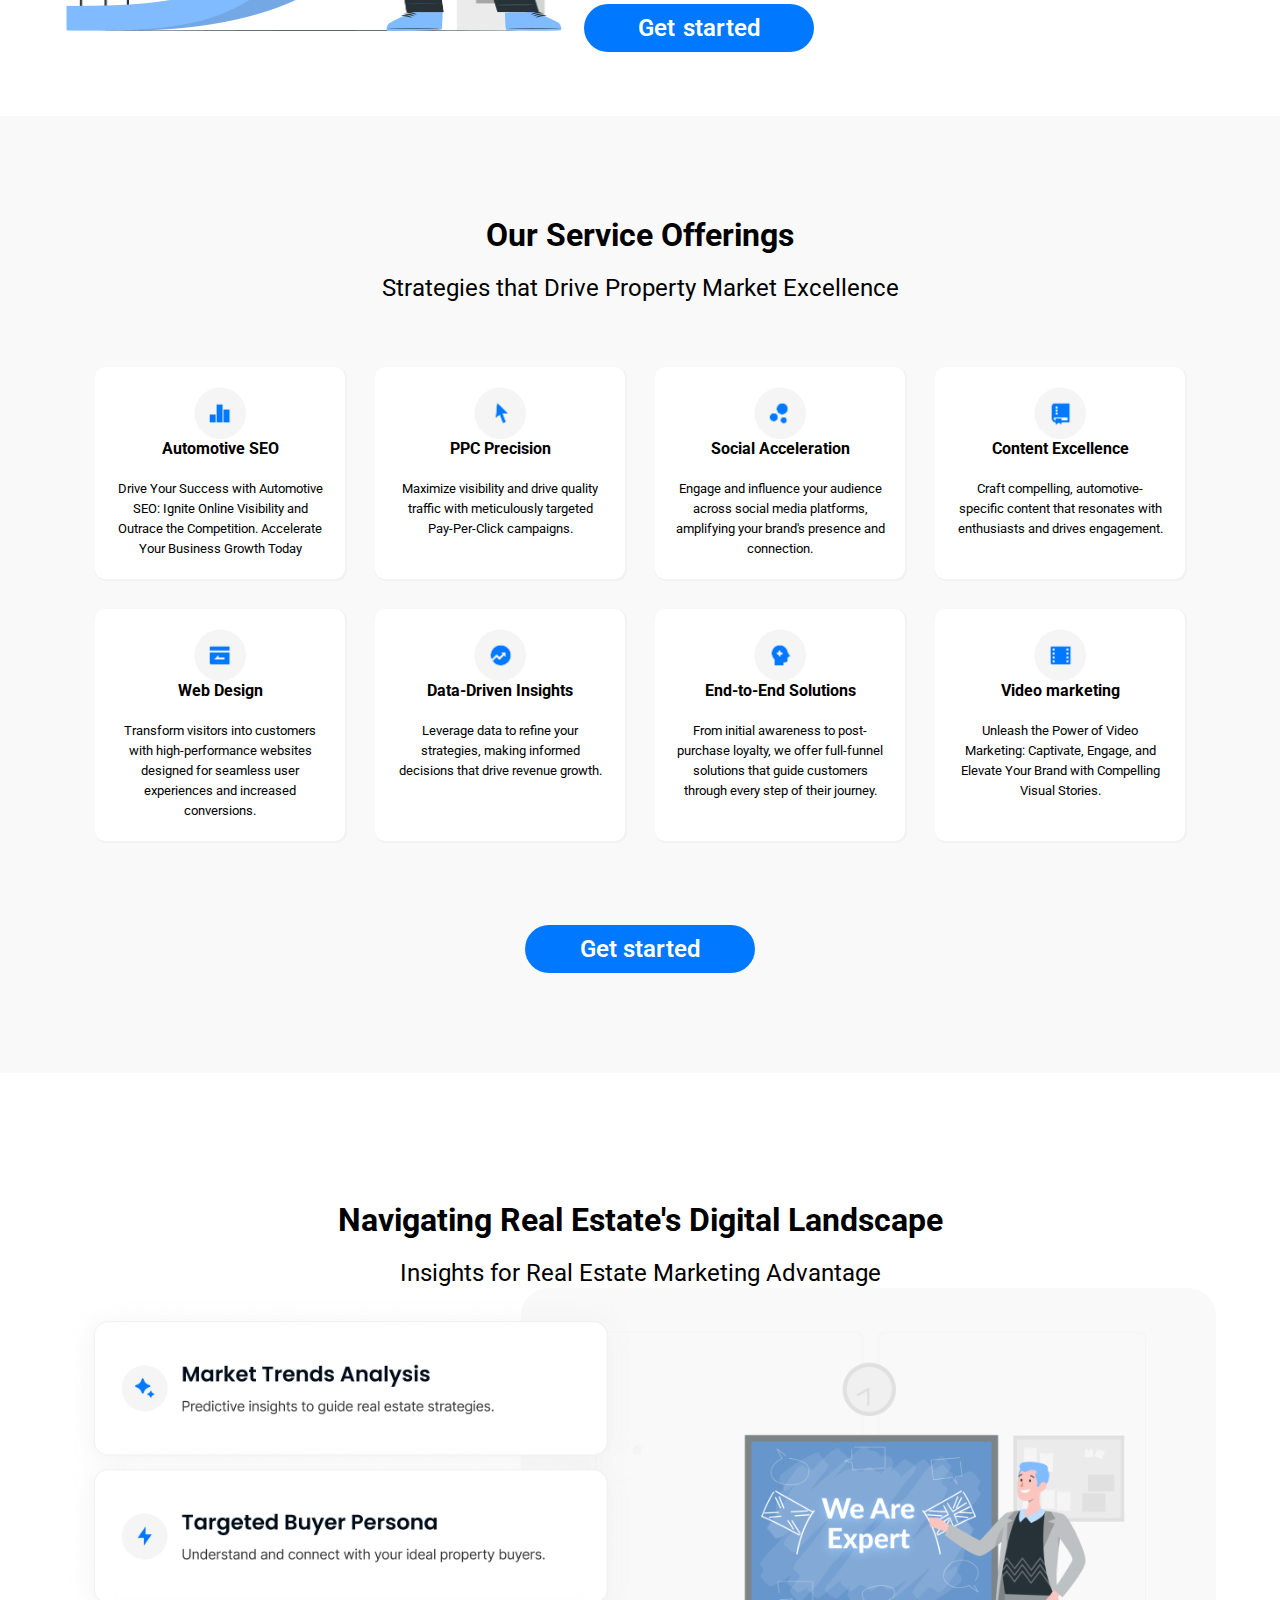
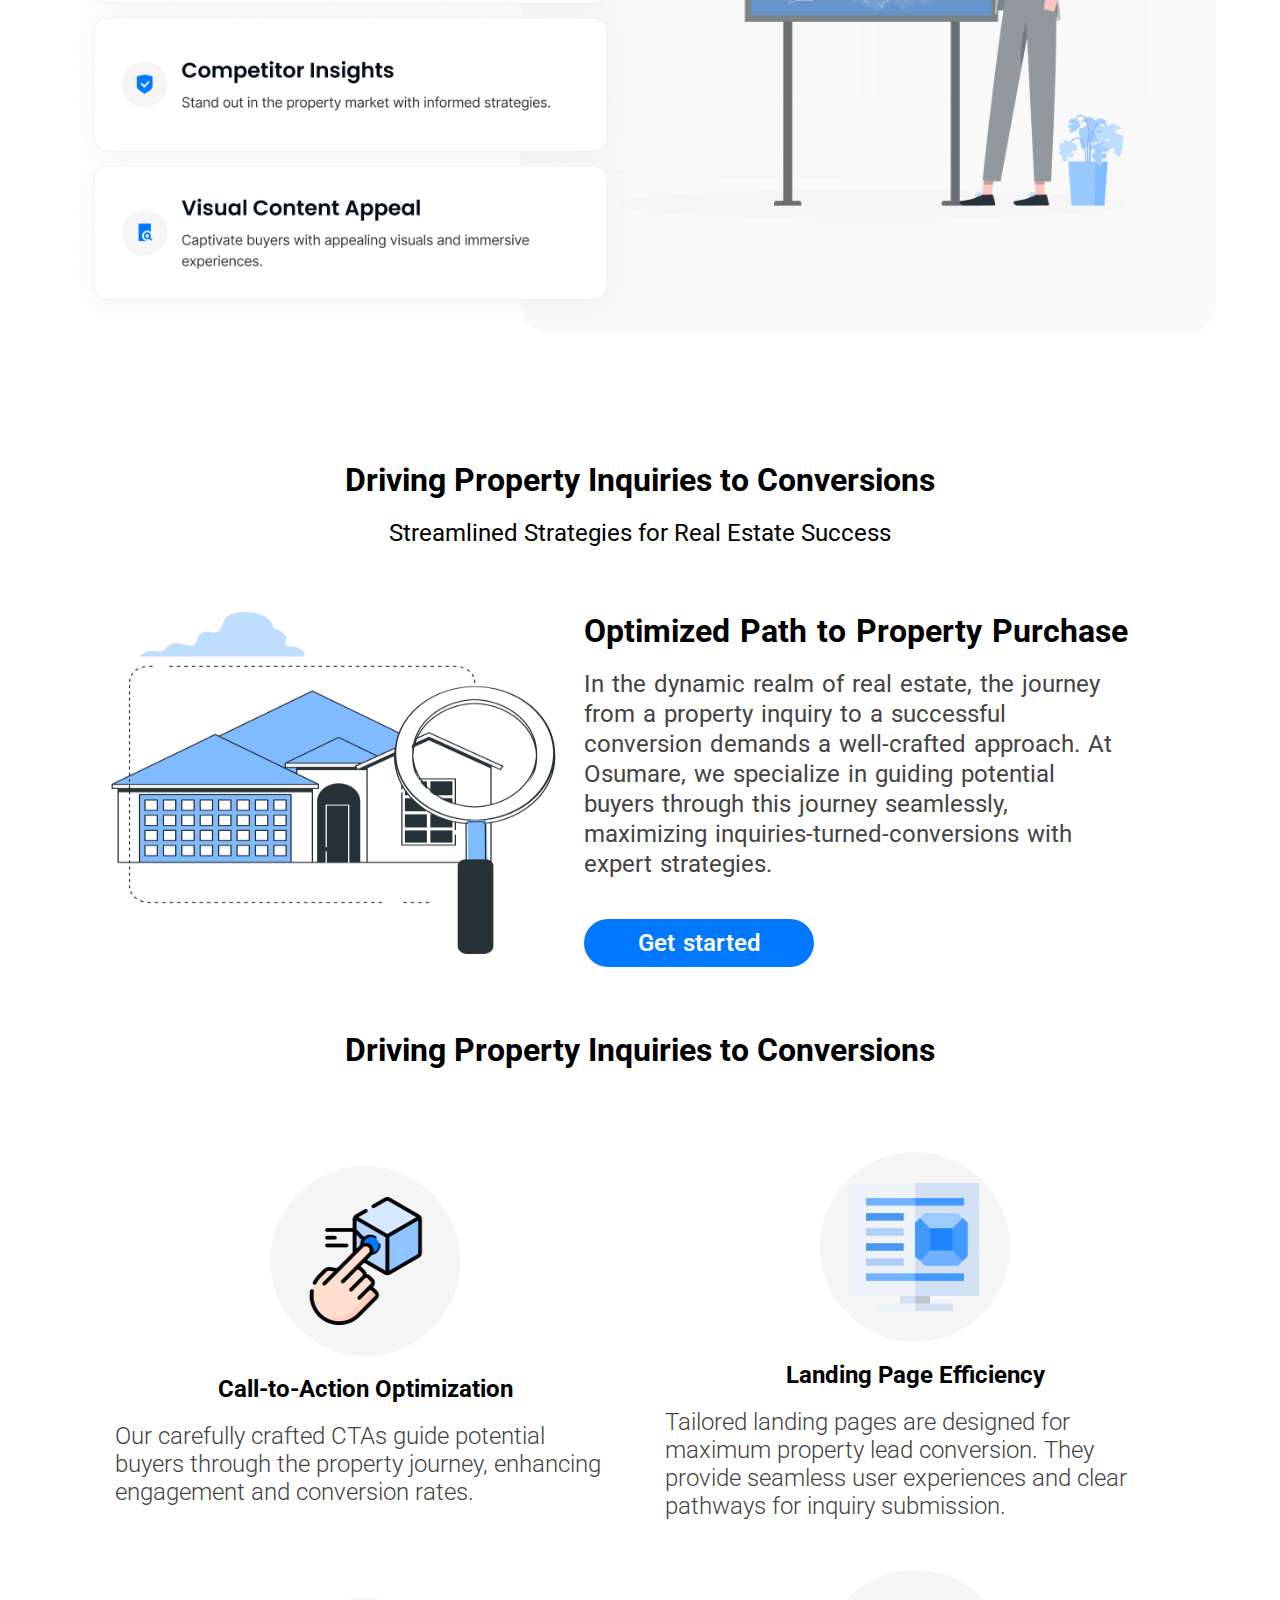
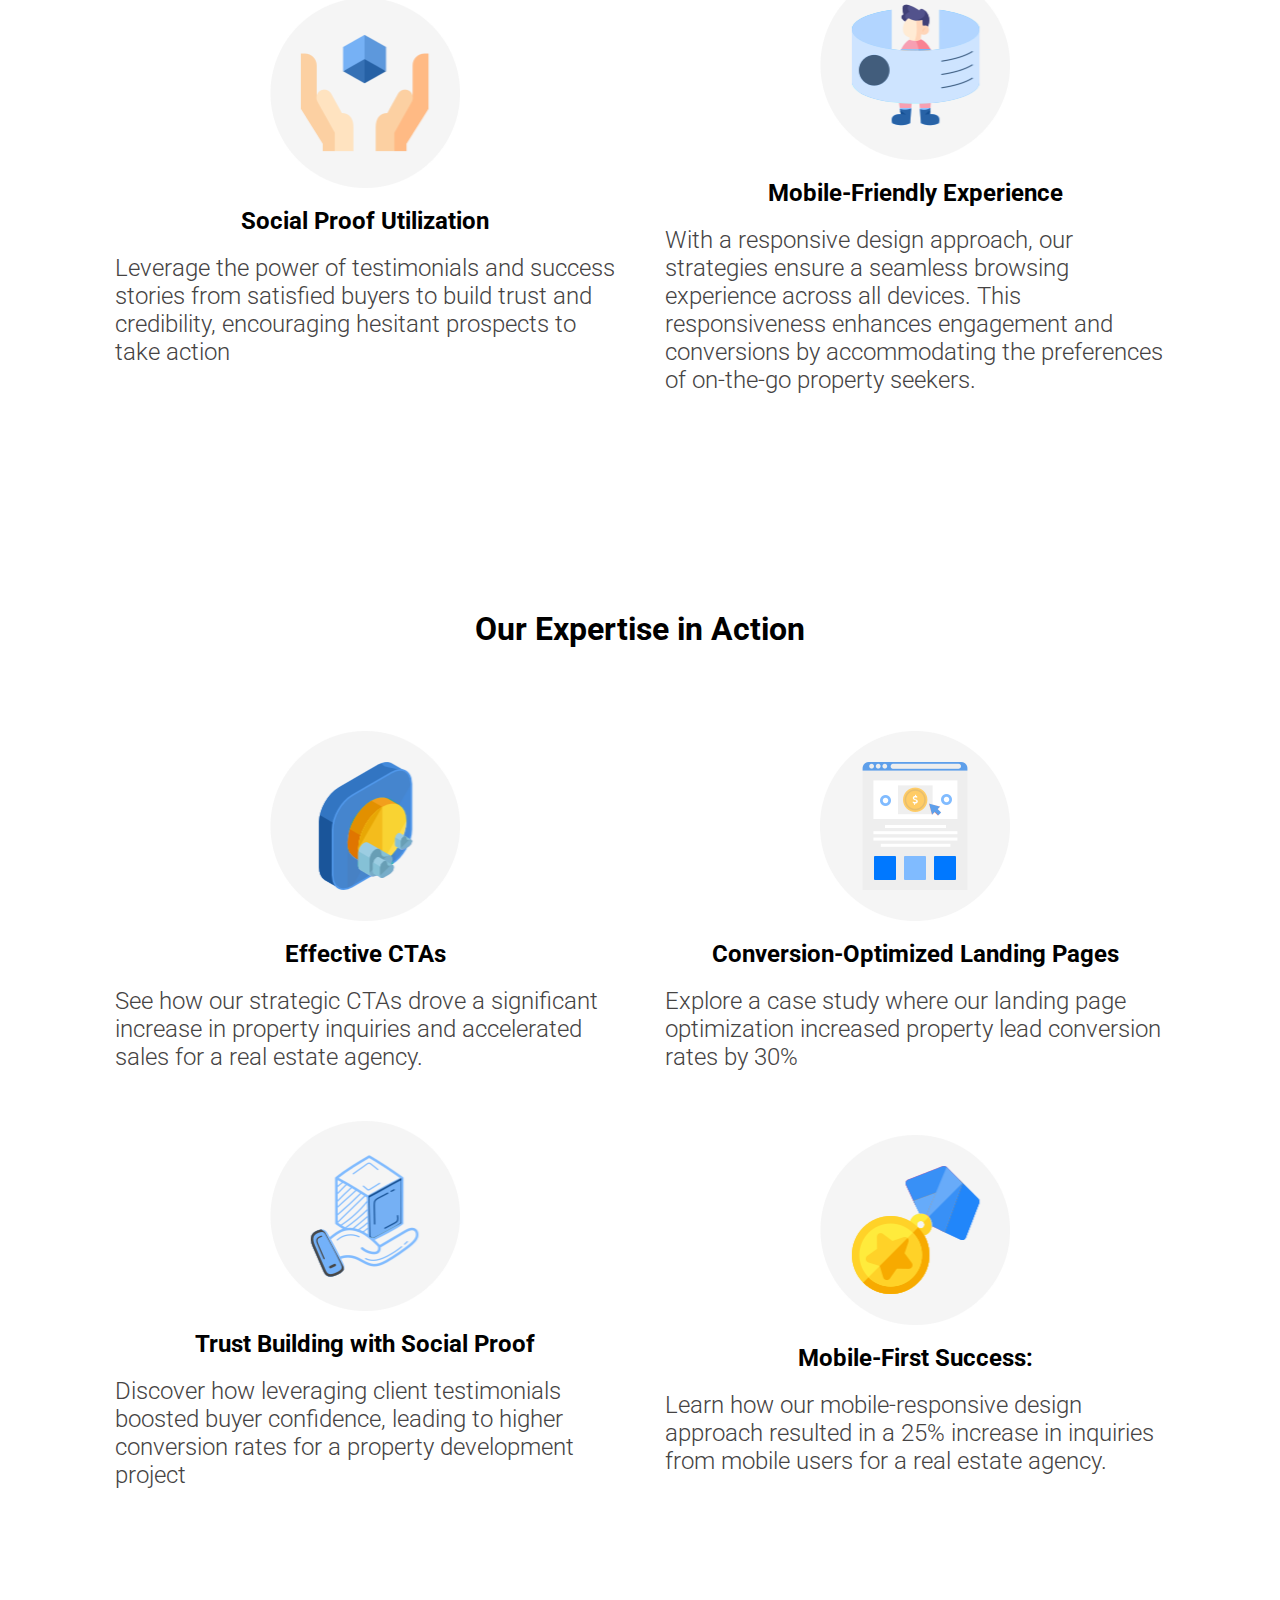
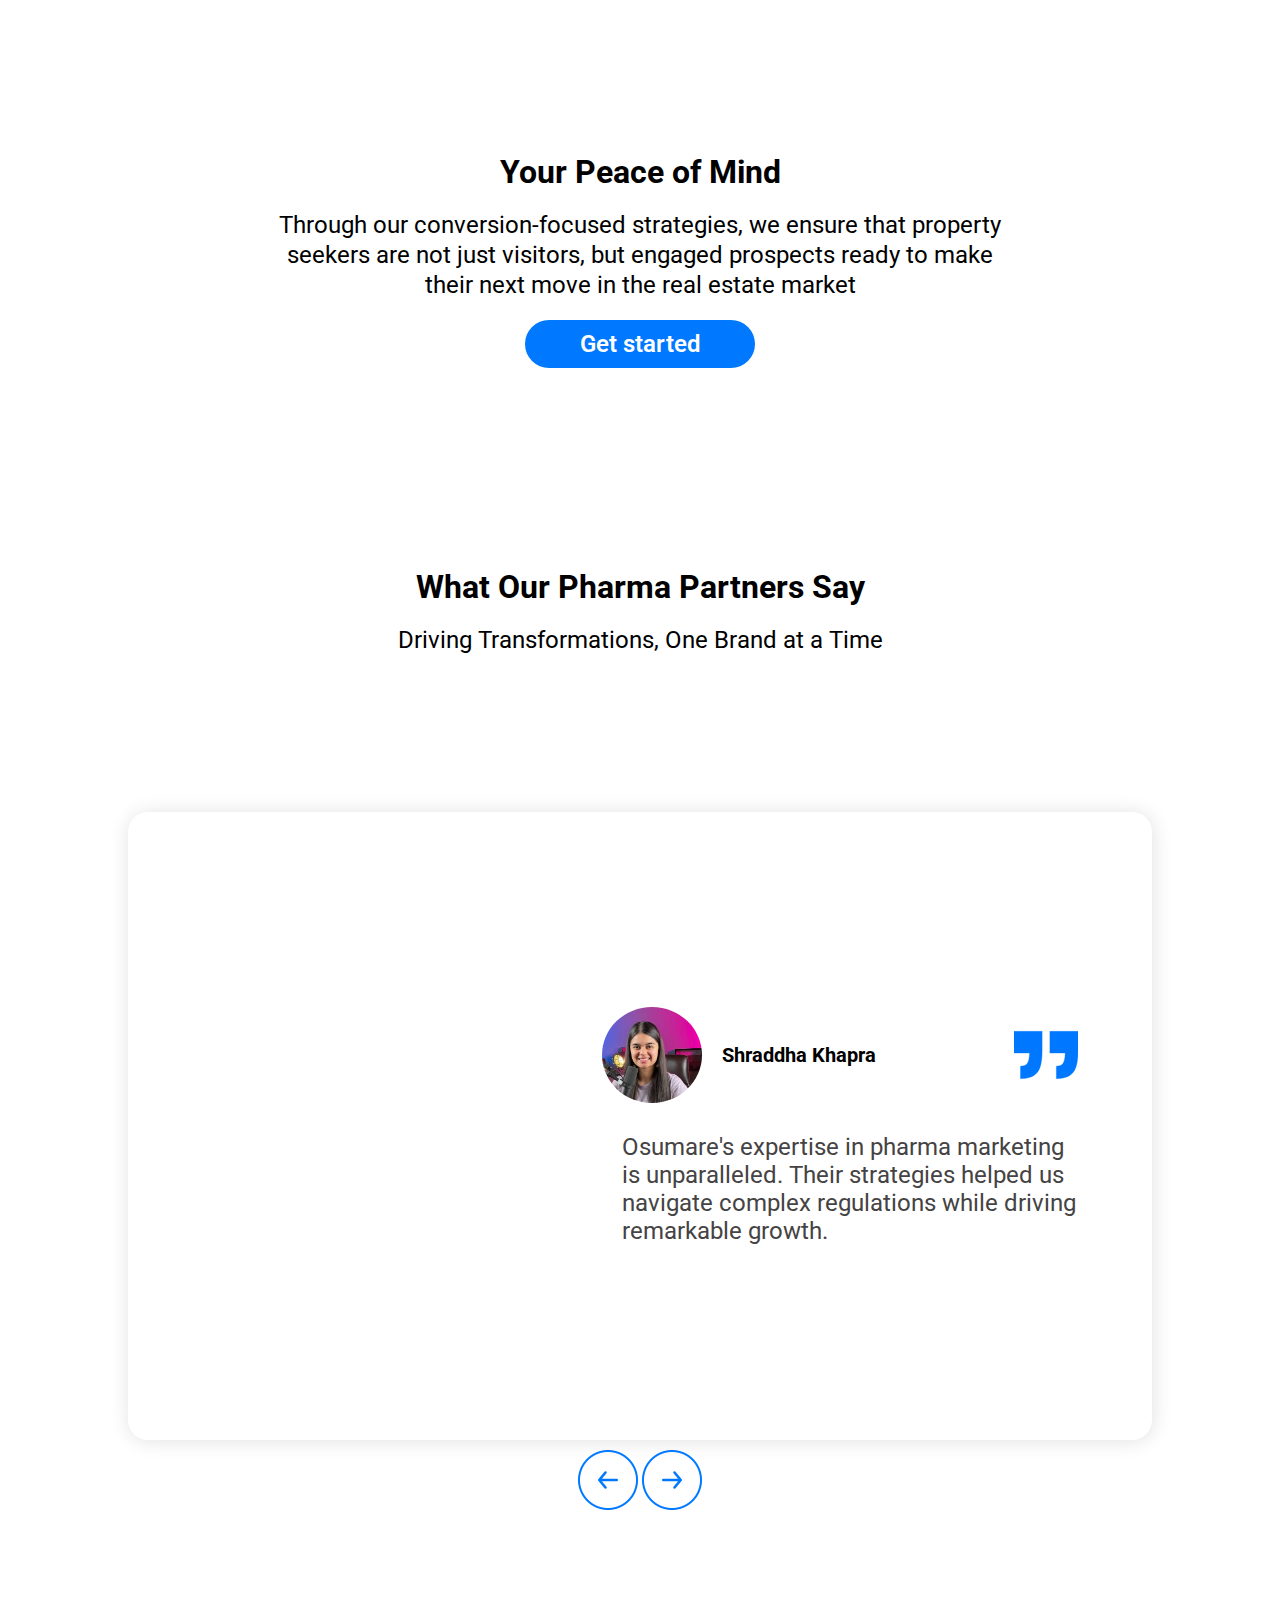
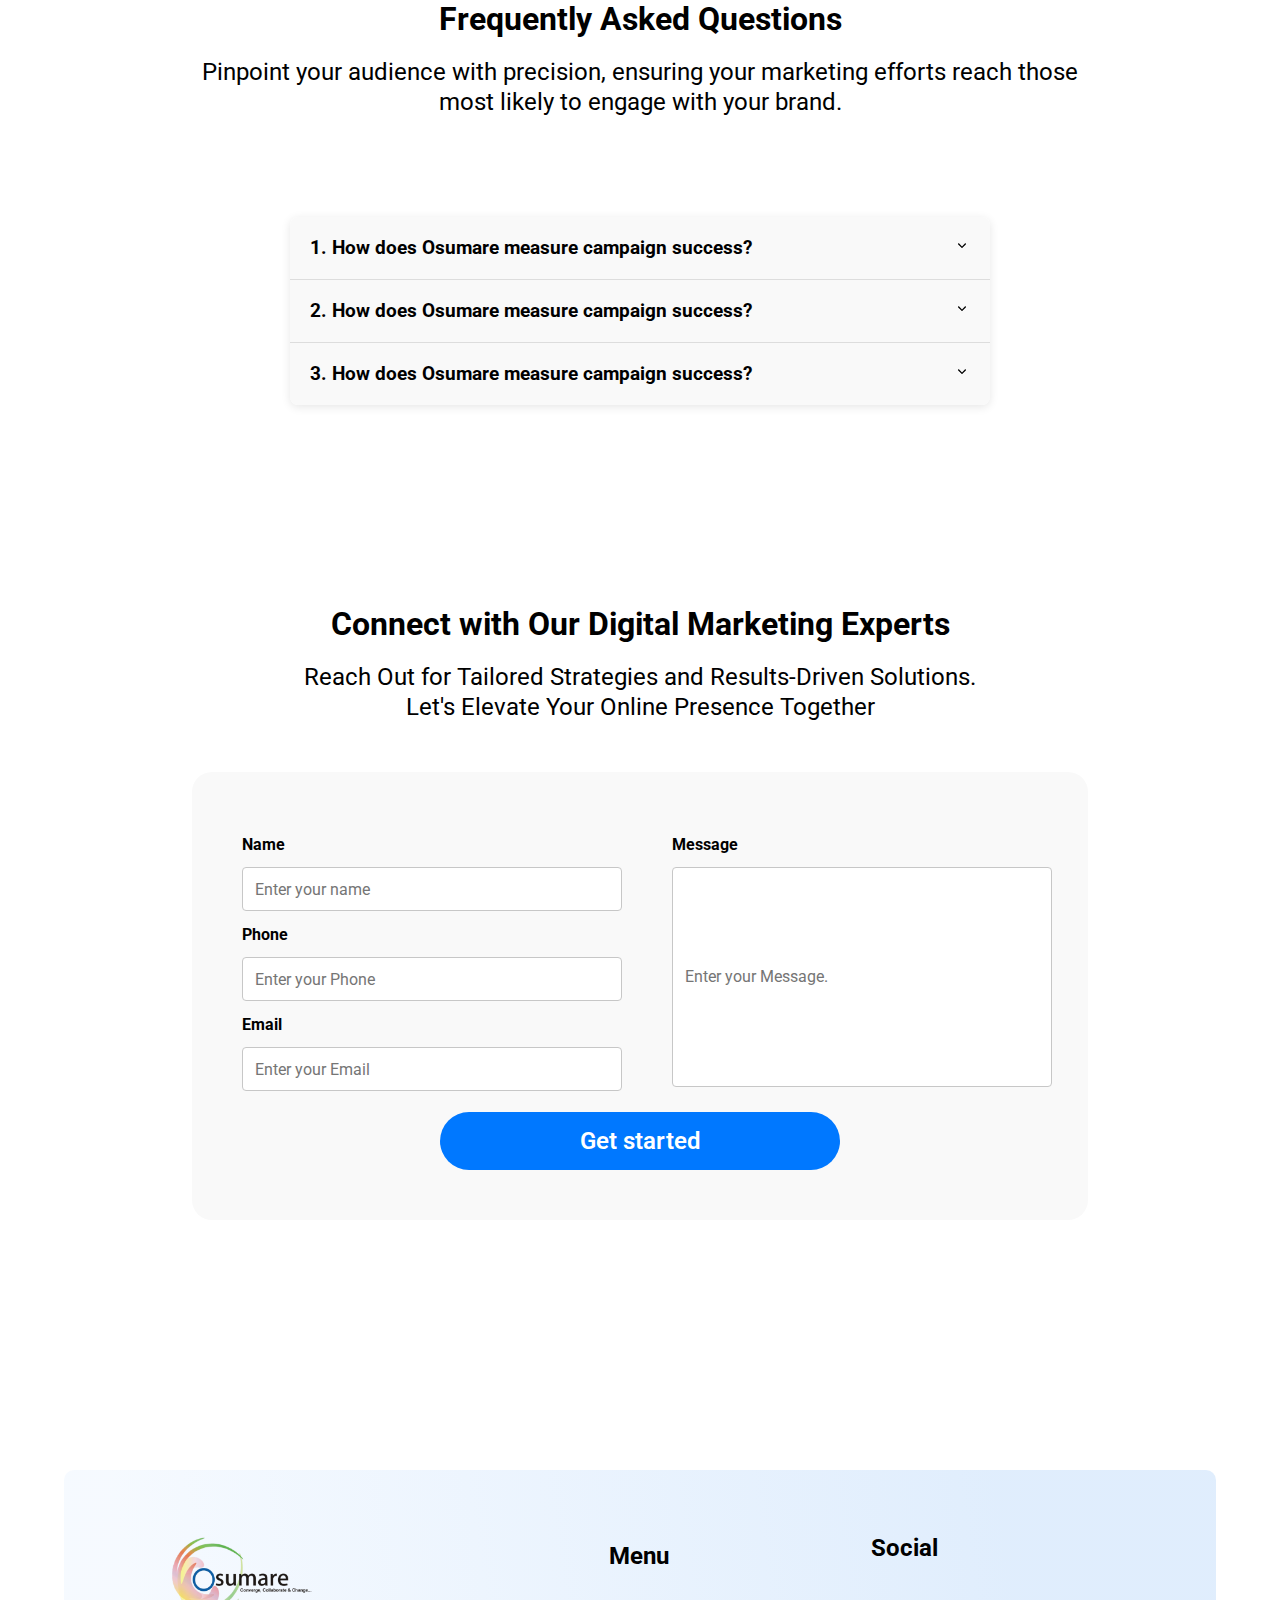
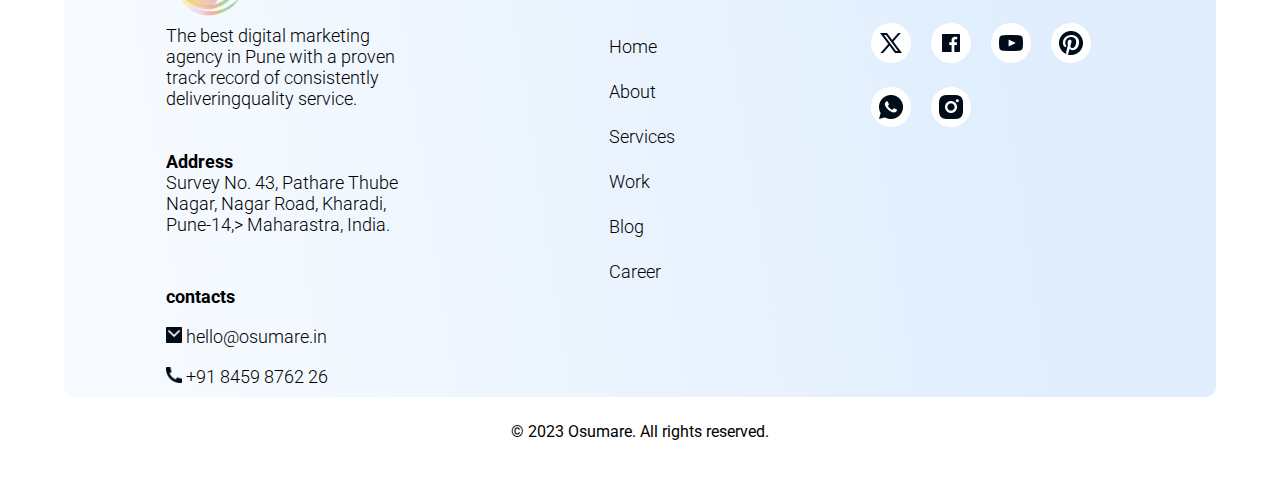
==== commit 77b3e86b: "mobile responsiveness addition phase 3" ====
--- a/index.html
+++ b/index.html
@@ -420,18 +420,18 @@
         <section class="s1">
             <div class="logo">
                 <img class="footer-logo" src="./img/logo2.png" alt="">
-                <div class="description faint-text">The best digital marketing agency in Pune with a<br> proven
+                <div class="description faint-text">The best digital marketing agency in Pune with a proven
                     track record of
-                    consistently delivering<br>quality service.</div>
+                    consistently deliveringquality service.</div>
             </div>
             <br>
             <br>
 
             <div class="address">
                 <b>Address</b>
-                <address class="faint-text">Survey No. 43, Pathare <br>
-                    Thube Nagar, Nagar <br>
-                    Road, Kharadi, Pune-14,<br>
+                <address class="faint-text">Survey No. 43, Pathare 
+                    Thube Nagar, Nagar
+                    Road, Kharadi, Pune-14,>
                     Maharastra, India.</address>
             </div>
             <br><br>
--- a/css/index.css
+++ b/css/index.css
@@ -537,7 +537,7 @@
     align-items: center;
     margin-top: 100px;
     width: 80%;
-    height: 450px;
+    height:auto;
     background: #FFFFFF;
     box-shadow: 1px 1px 20px rgb(227, 225, 225);
     border-radius: 20px;
@@ -630,3 +630,32 @@
     display: none;
 }
 
+@media (max-width:768px) {
+    .container2{
+        flex-direction: column;
+    }
+    .con2img{
+        width: 100vw;
+    }
+    .pharma-card{
+        width: 90vw;
+        flex-direction: column;
+    }
+    .yt-video{
+        width: 70vw;
+    }
+    .faq-container{
+        width:90vw;
+    }
+    footer{
+        justify-content: center;
+        flex-direction: column;
+        width: 90vh;
+        column-gap: 20px;
+        row-gap: 20px;
+    }
+    .s1,.s2,.s3{
+        width: 90%;
+        justify-self: center;
+    }
+}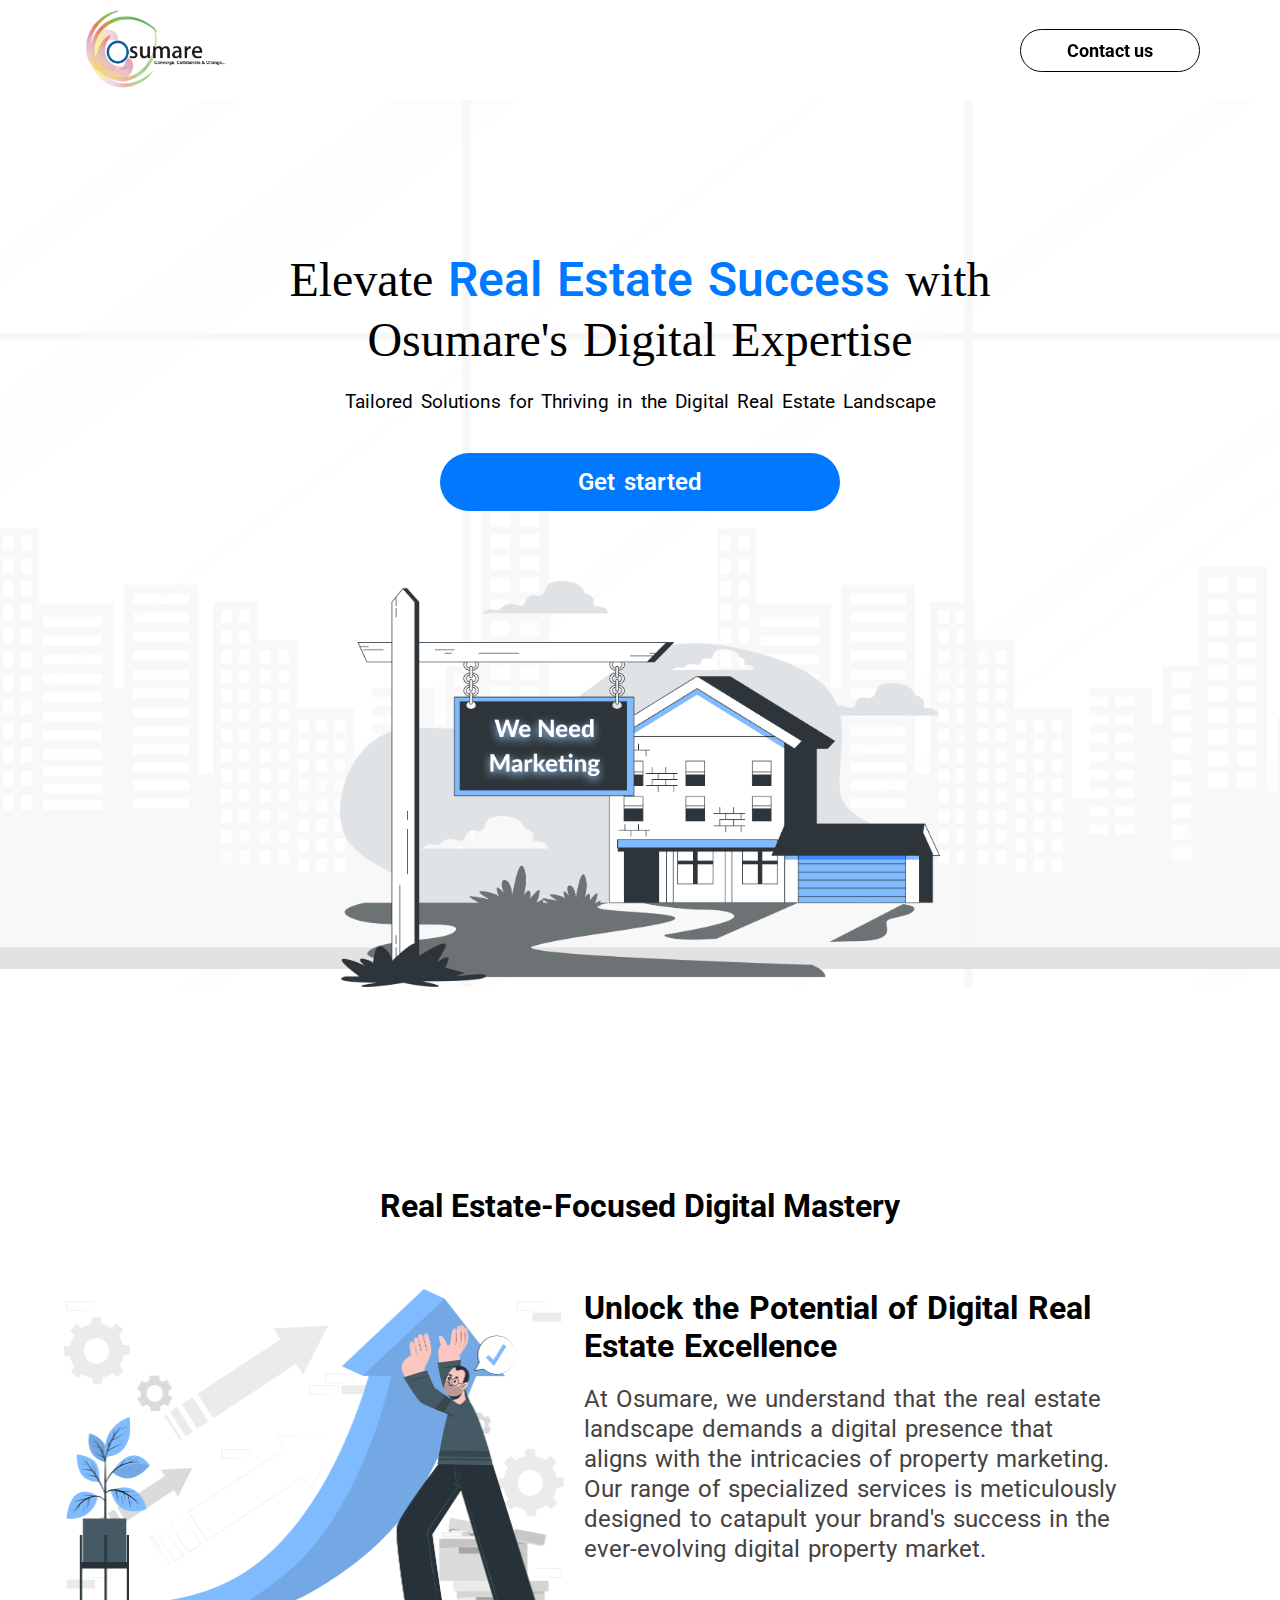
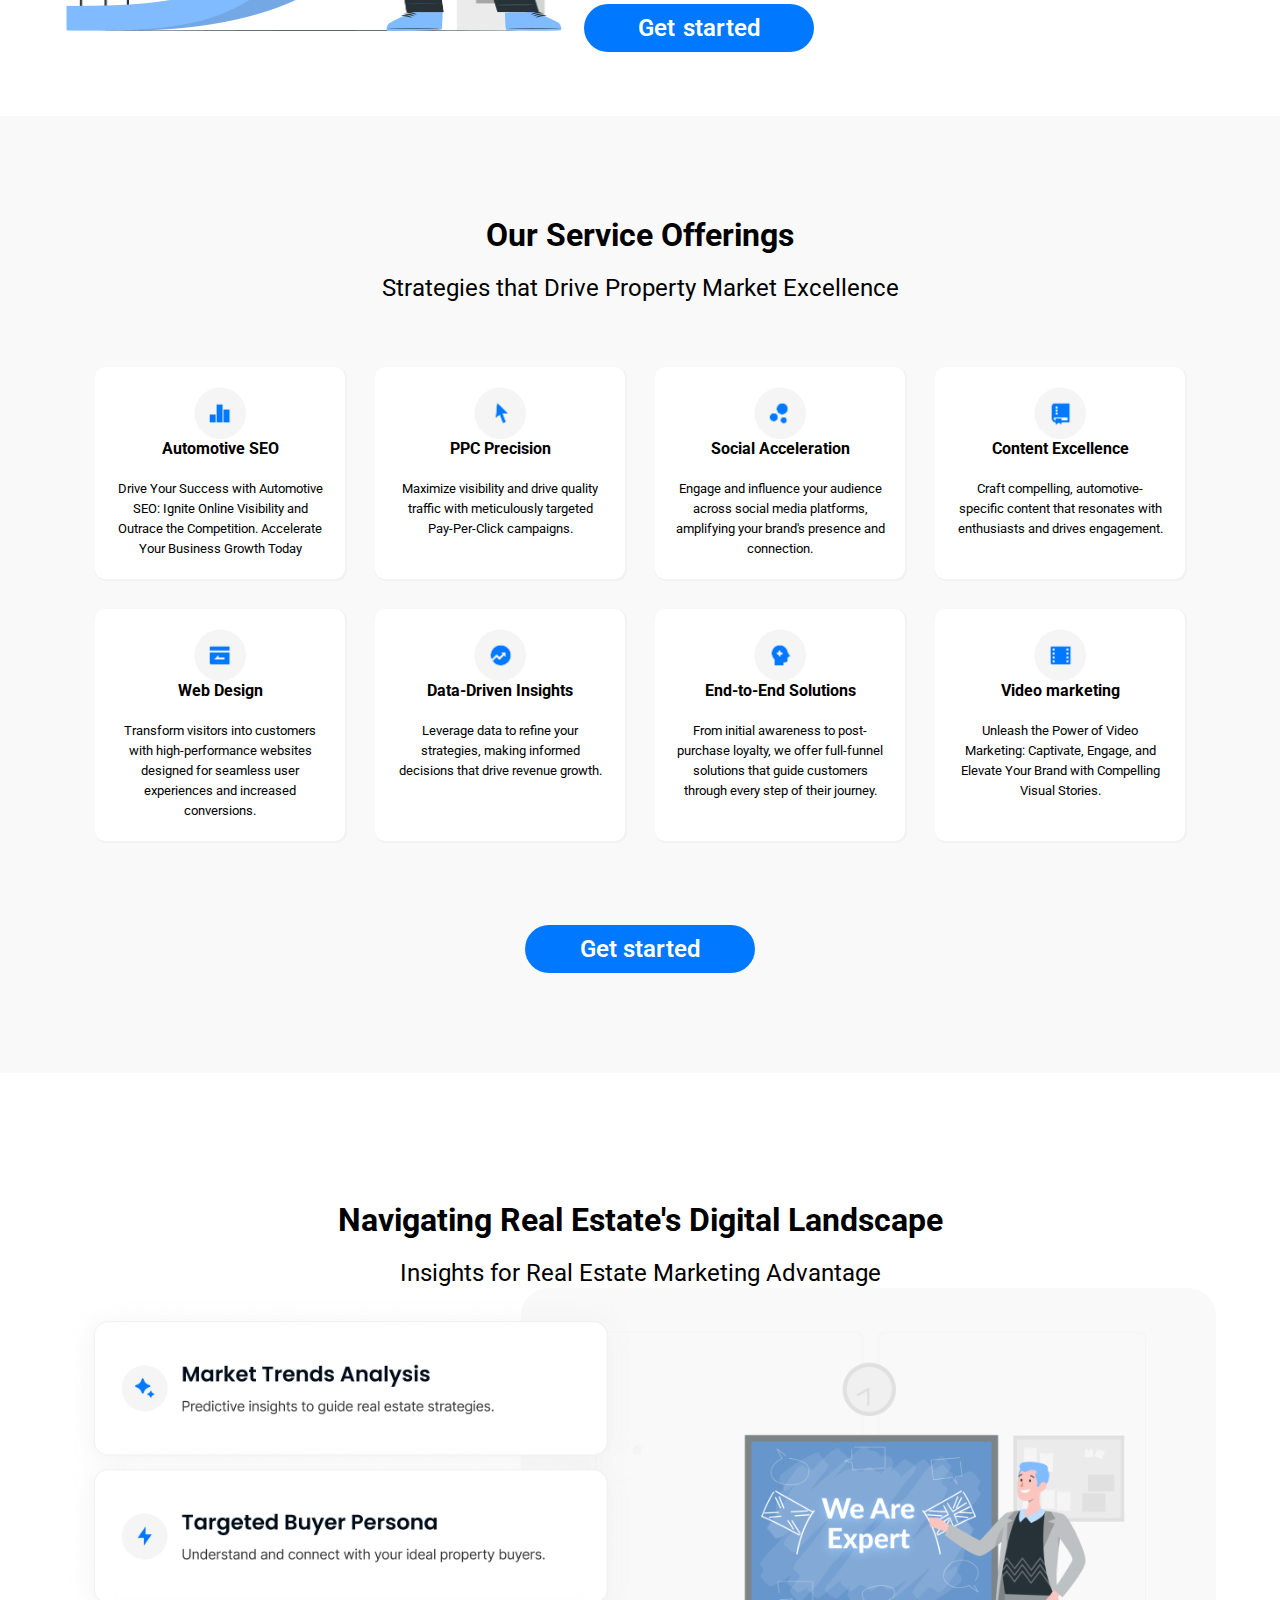
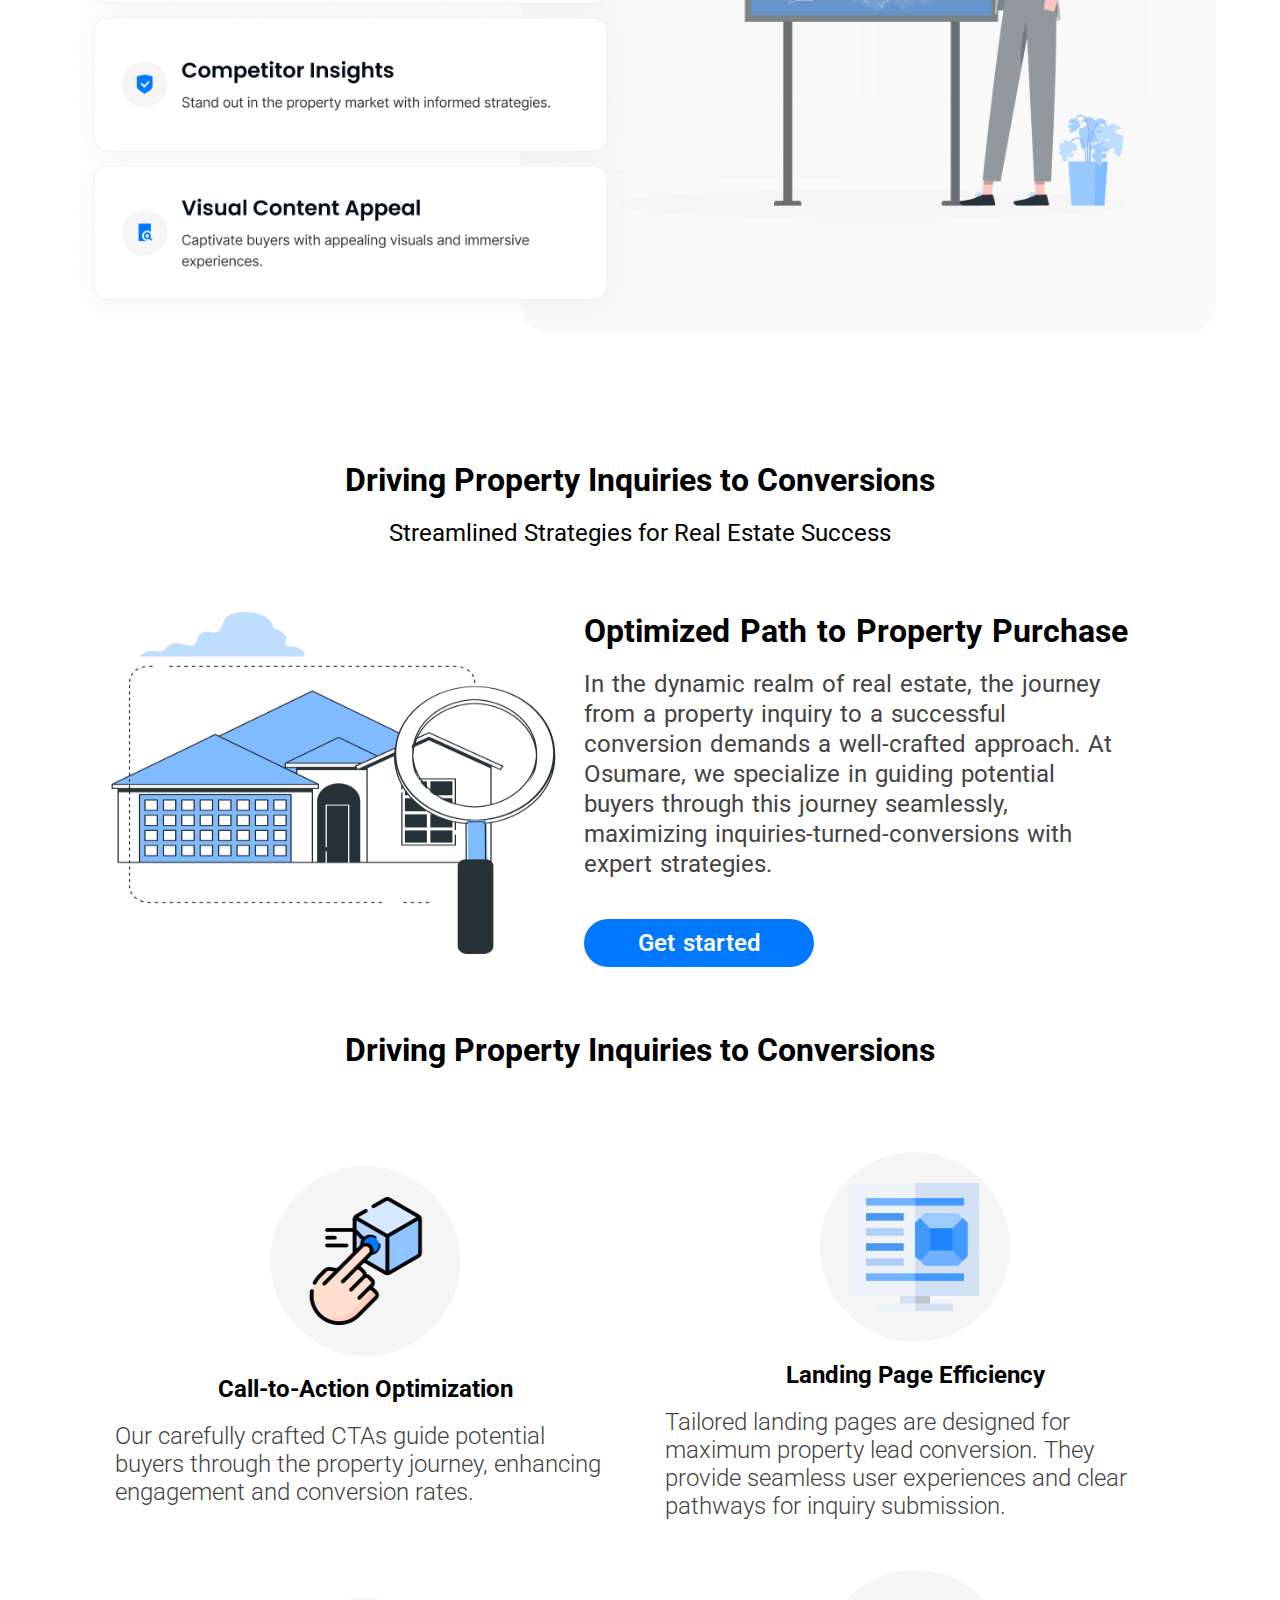
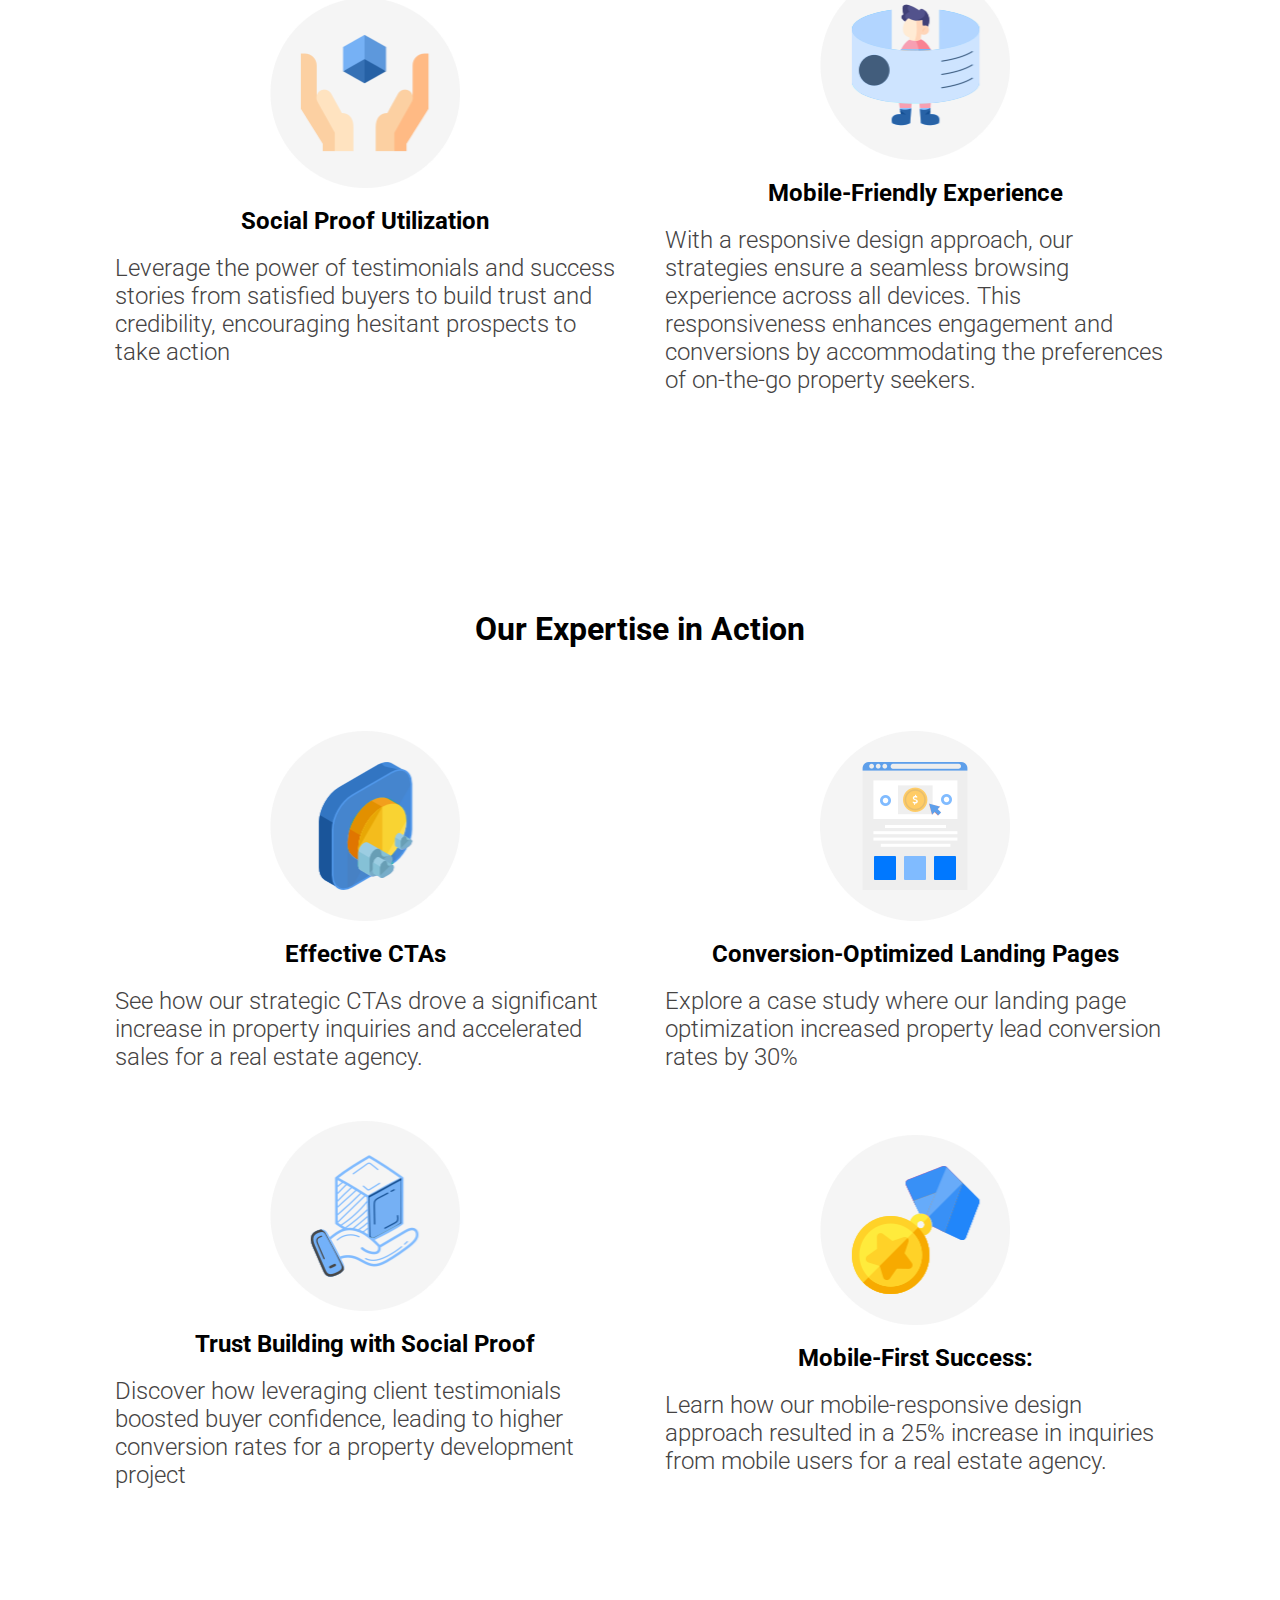
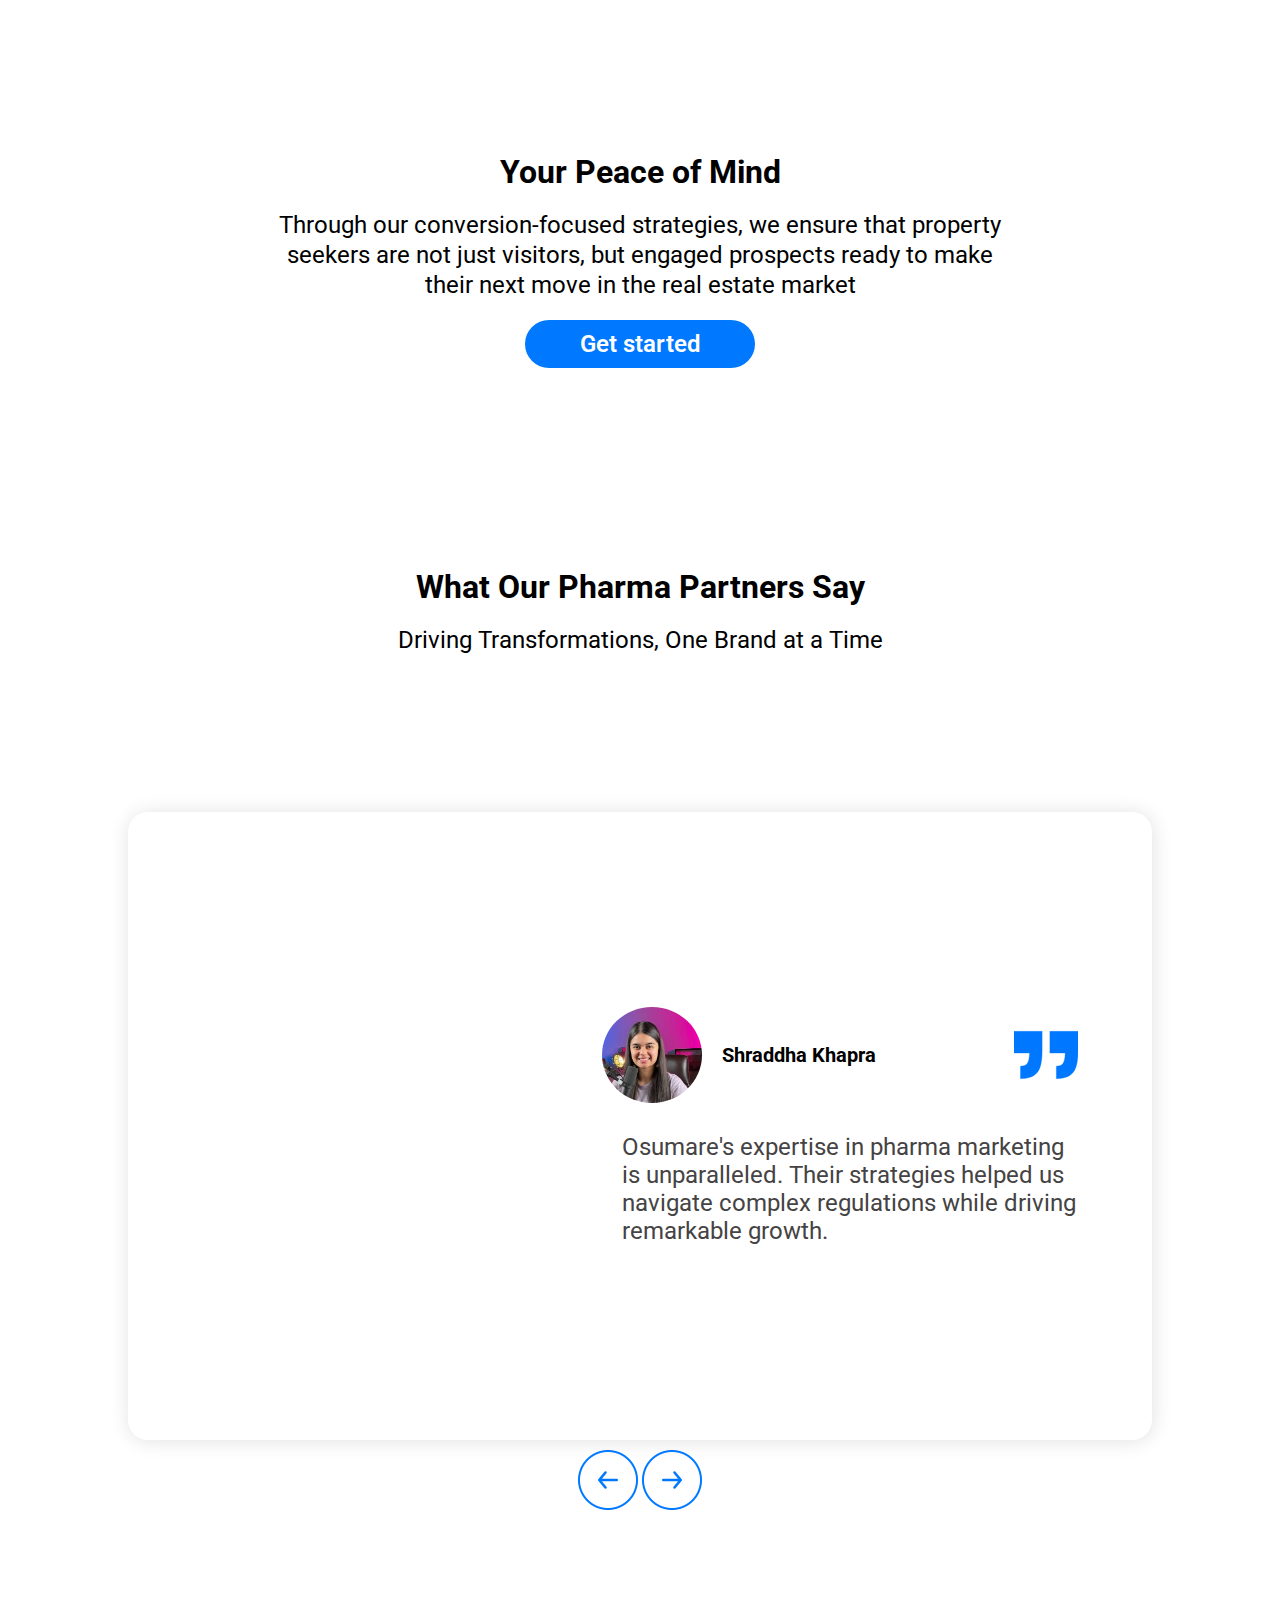
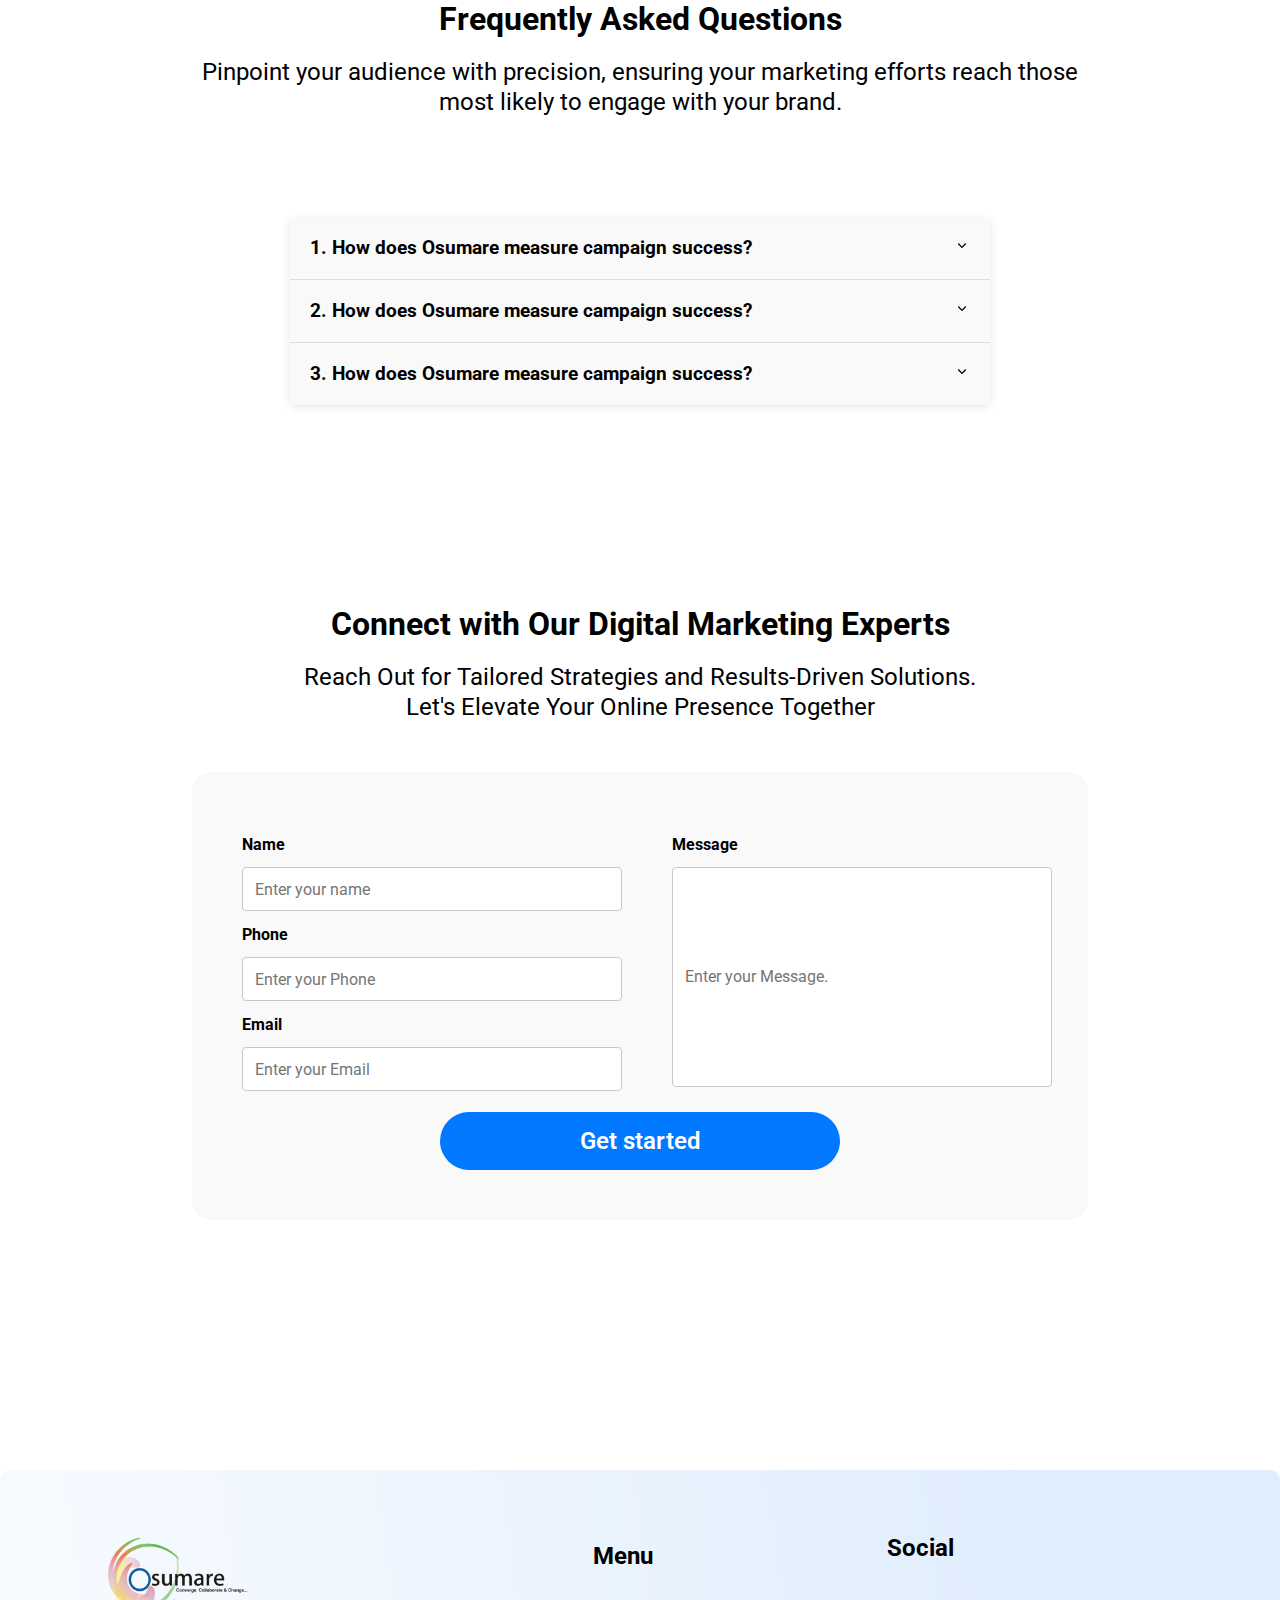
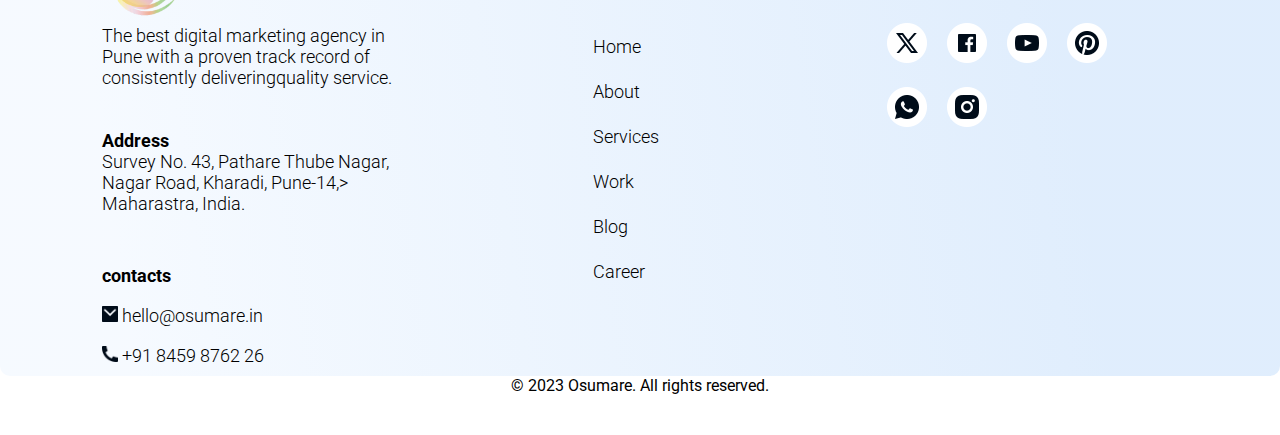
==== commit f5250202: "mobile responsiveness addition phase 7" ====
--- a/index.html
+++ b/index.html
@@ -262,7 +262,8 @@
             </div>
             <div class="pharma-right">
                 <div class="pharma-right-top">
-                    <div class="pharma-top-top"><img class="pharma-img" src="./img/yt-video/shraddha.jpeg" alt="">
+                    <div class="pharma-top-top">
+                        <img class="pharma-img" src="./img/yt-video/shraddha.jpeg" alt="">
                         <b class="pharma-card-heading">Shraddha Khapra</b>
                     </div>
                     <div class="symbol-div">
--- a/css/index.css
+++ b/css/index.css
@@ -11,7 +11,8 @@
 .body {
     background-image: url("../img/background.png");
     background-repeat: no-repeat;
-
+    display: flex;
+    flex-direction: column;
 }
 
 .line-height30 {
@@ -390,12 +391,11 @@
 }
 
 footer{ 
-    margin: 2%;
     display: flex;
     align-self: center;
     justify-self: center;
     background: linear-gradient(261.57deg, rgba(0, 111, 237, 0.12) 18.01%, rgba(179, 214, 255, 0.12) 90.03%);
-    width: 90%;
+    width: 100vw;
     padding: 8%;
     padding-top: 5%;
     display: flex;
@@ -648,14 +648,35 @@
         width:90vw;
     }
     footer{
+        display: flex;
         justify-content: center;
         flex-direction: column;
-        width: 90vh;
+        width: 90vw;
         column-gap: 20px;
         row-gap: 20px;
+        justify-self: center;
+        align-self: center;
+        height: auto;
     }
     .s1,.s2,.s3{
-        width: 90%;
+        width: 80vw;
         justify-self: center;
-    }
+        justify-content: center;
+    }
+    iframe{
+        width: 80vw;
+        height: auto;
+        aspect-ratio: 16/9;
+    }
+    .pharma-right,.pharma-top-top,.pharma-text{
+        padding: 0px 20%;
+        text-wrap: wrap;
+    }
+    .symbol{
+        width: 45px;
+    }
+    .front_img{
+        width: 90vw;
+    }
+  
 }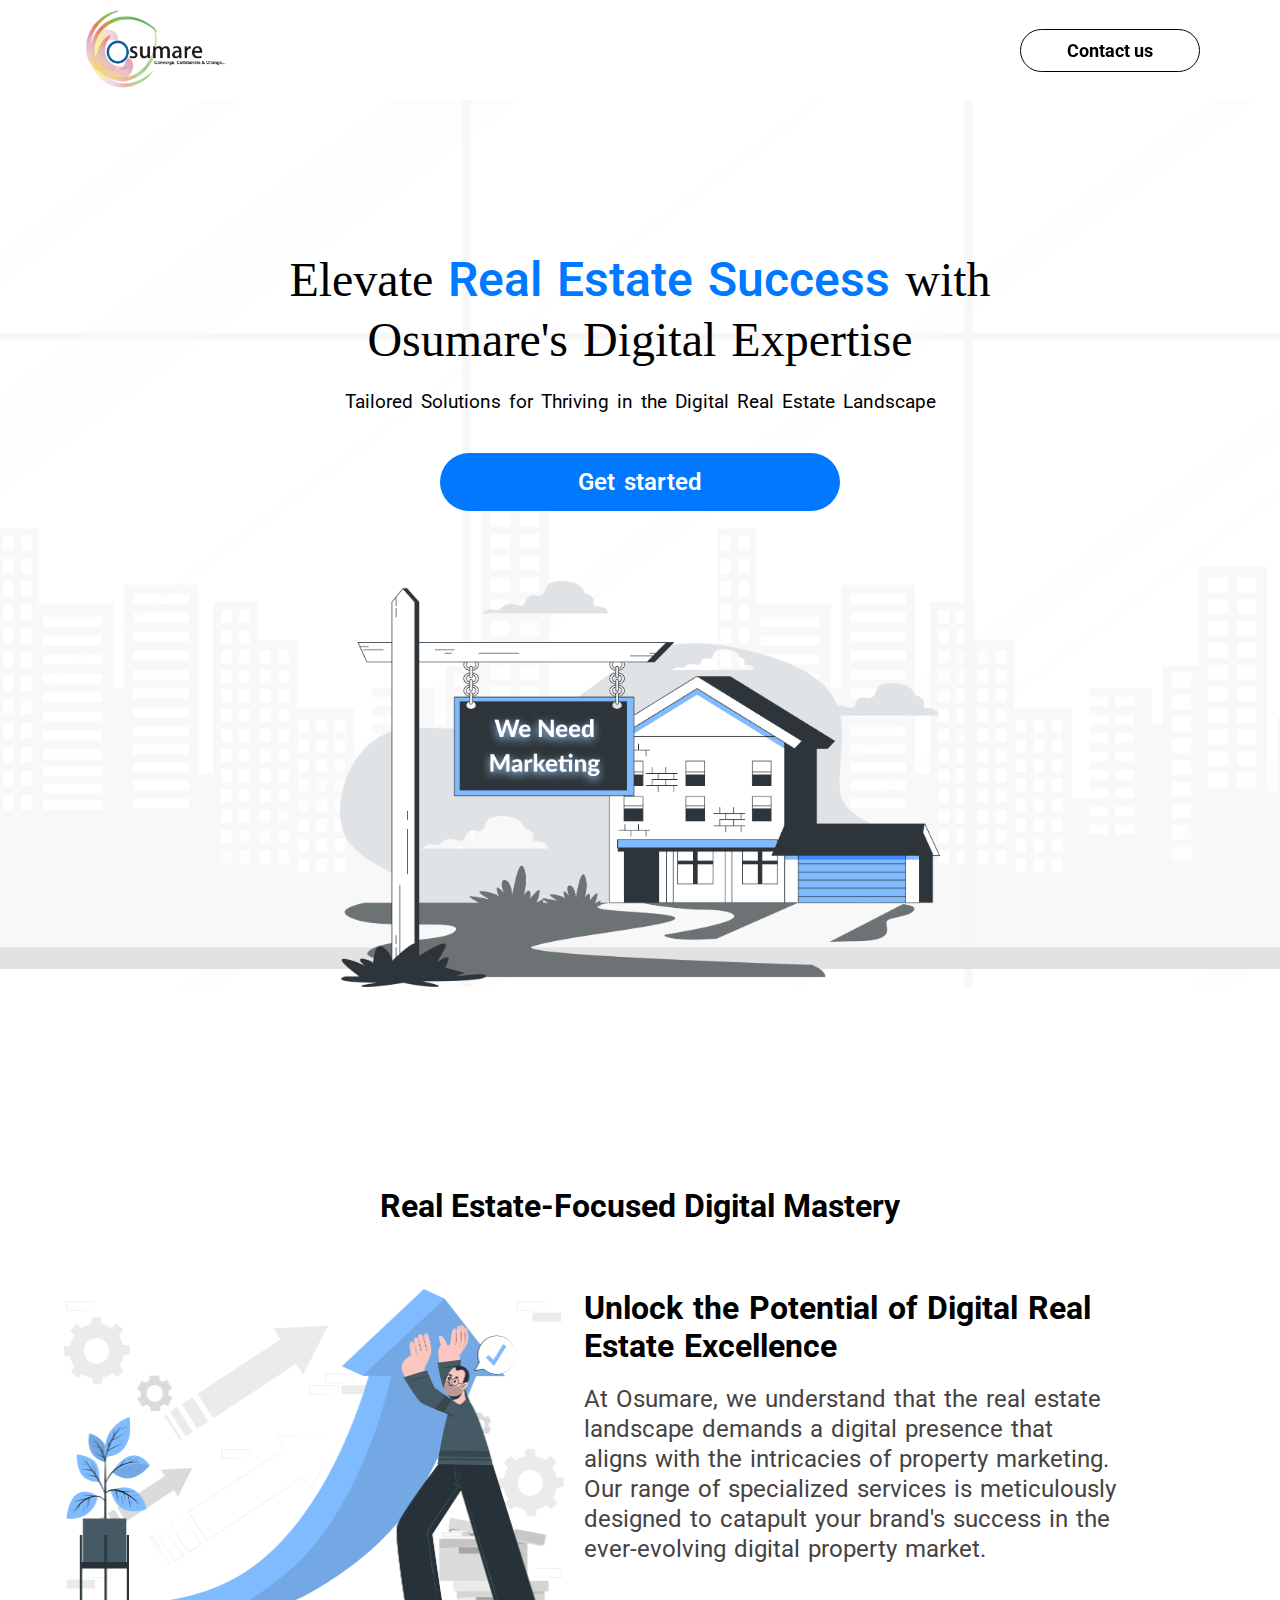
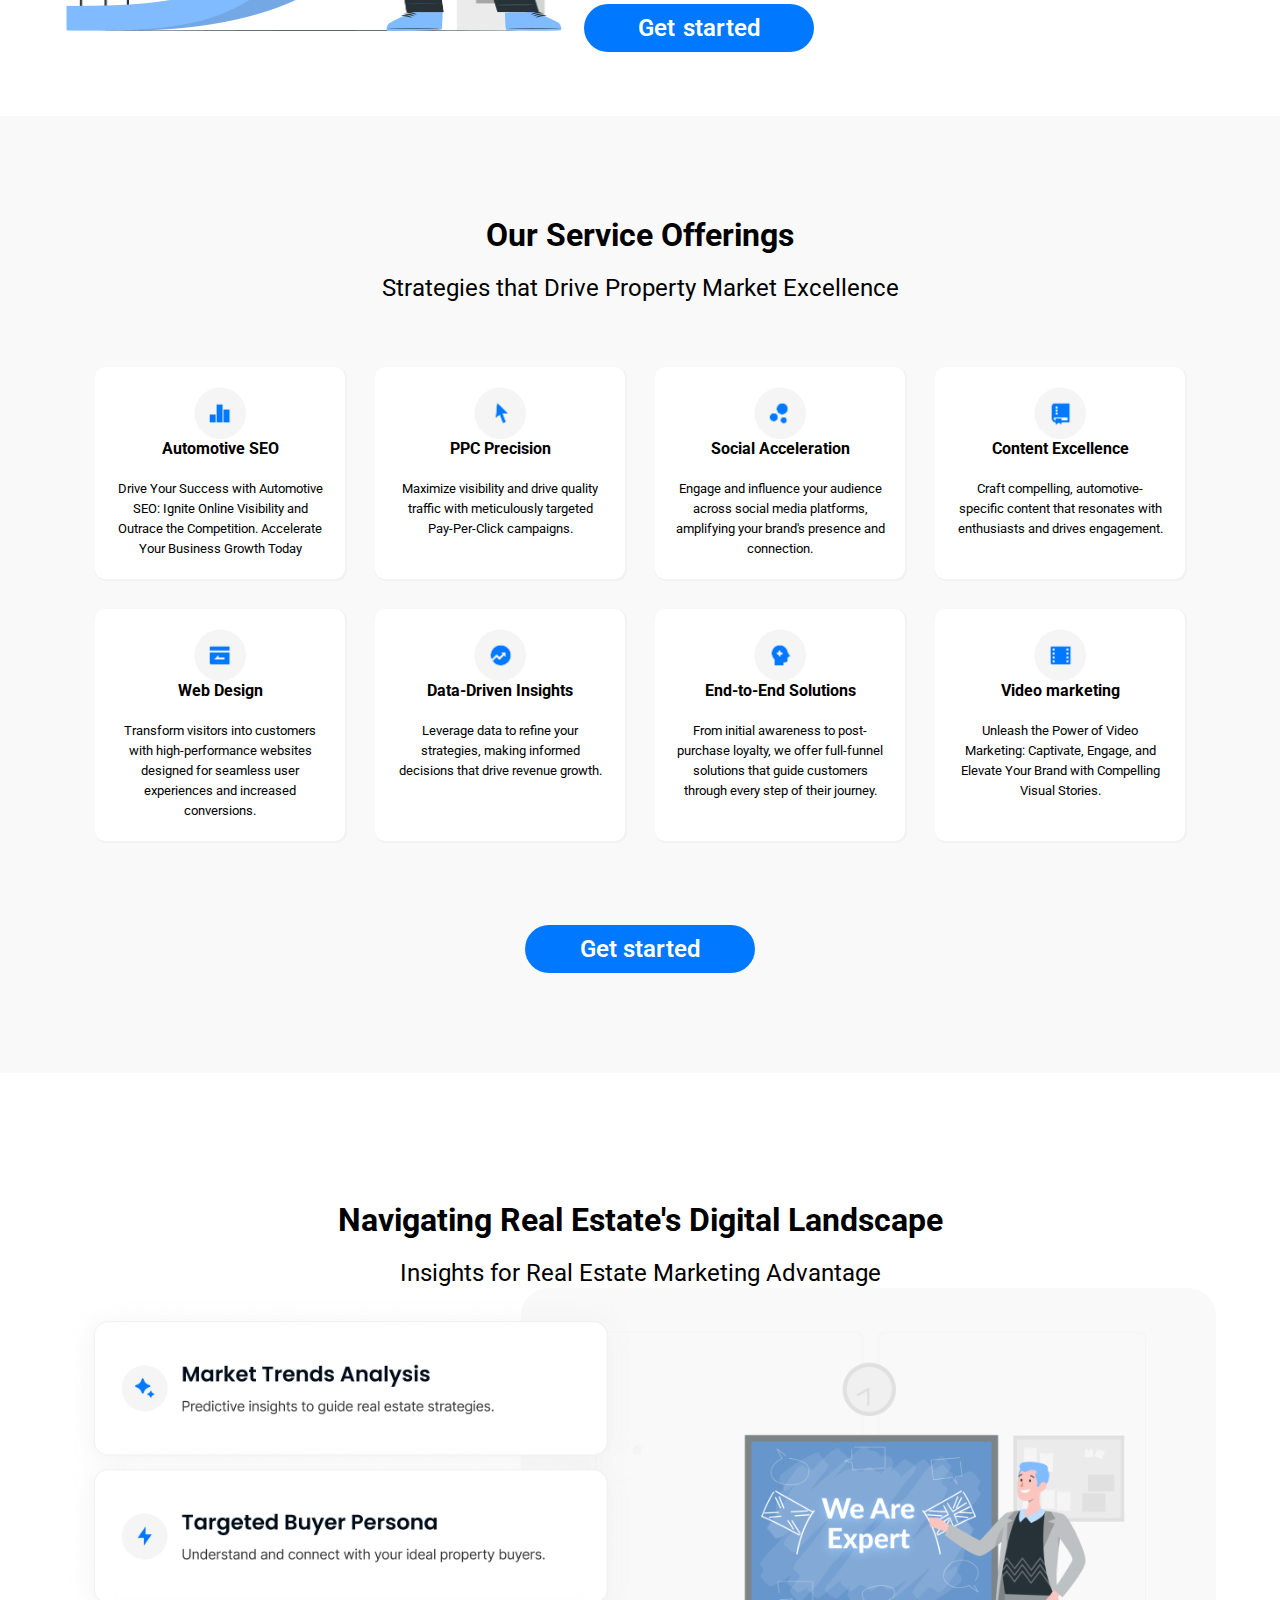
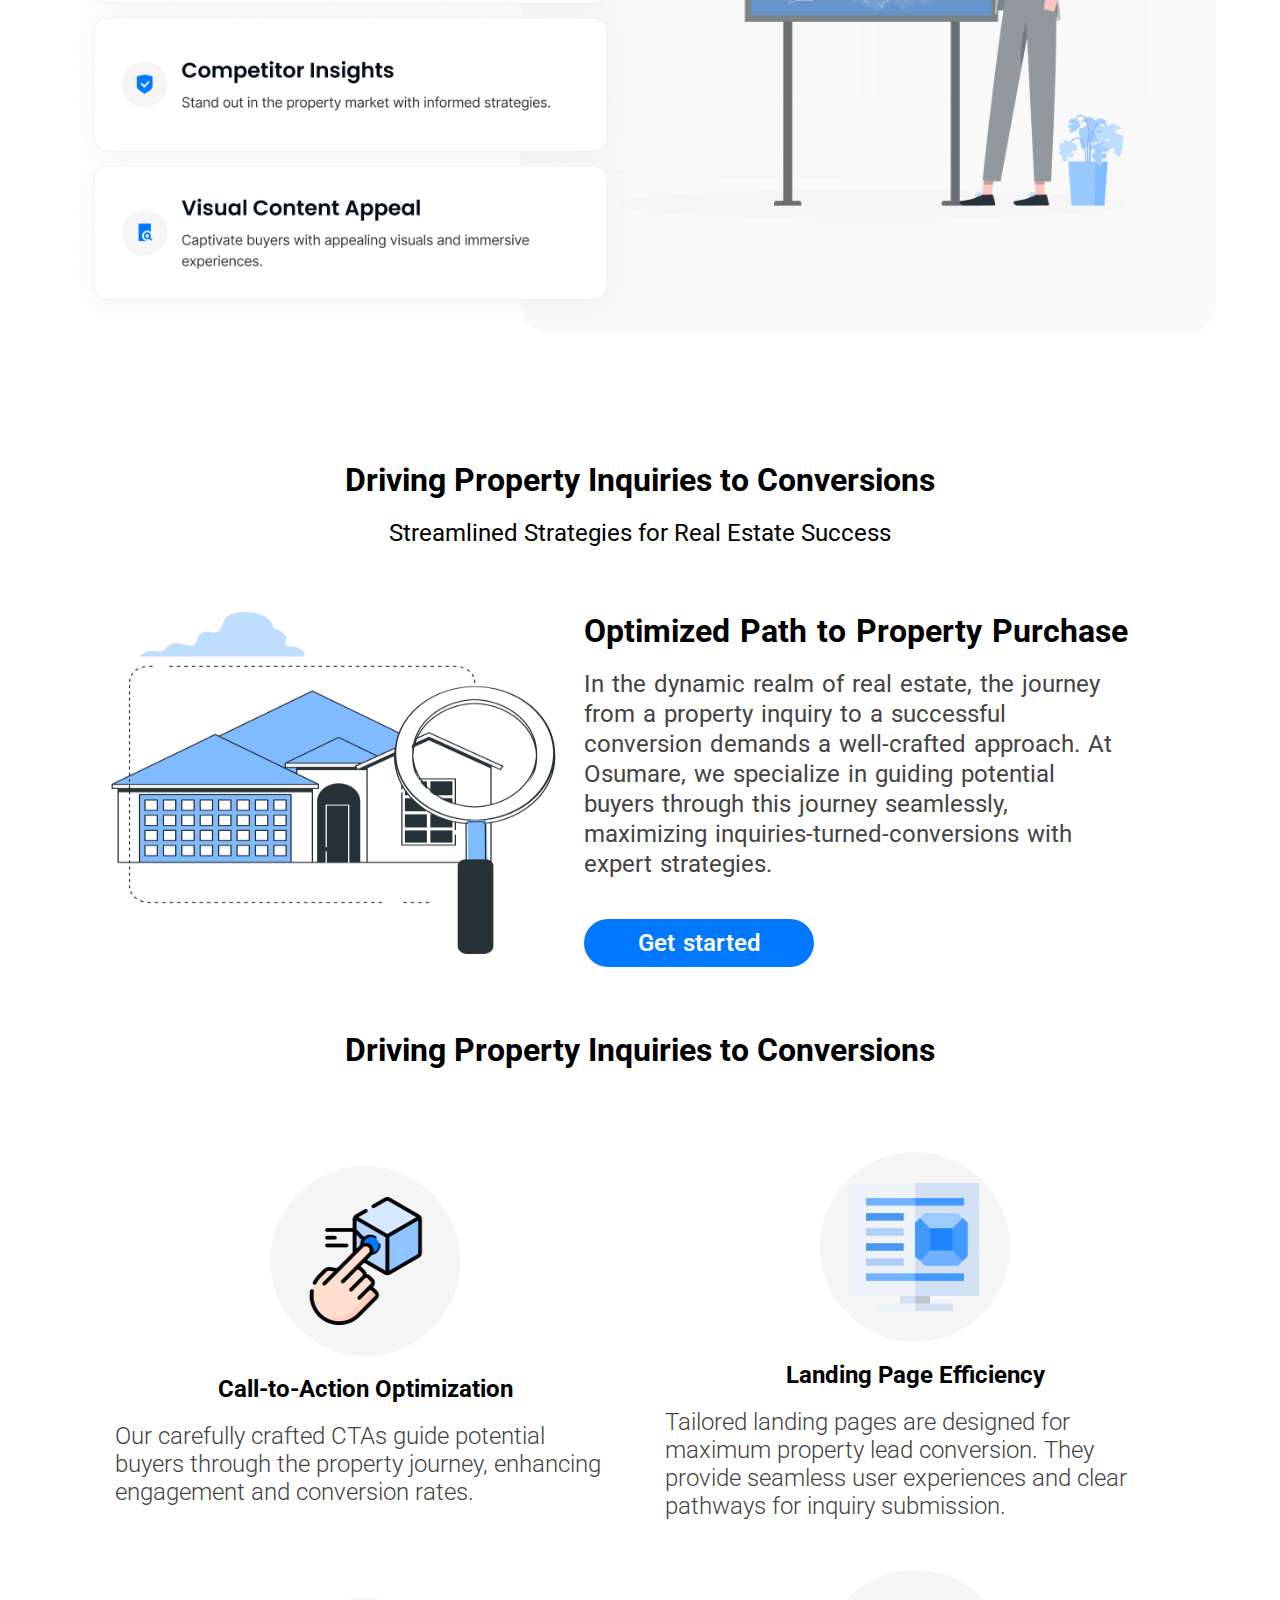
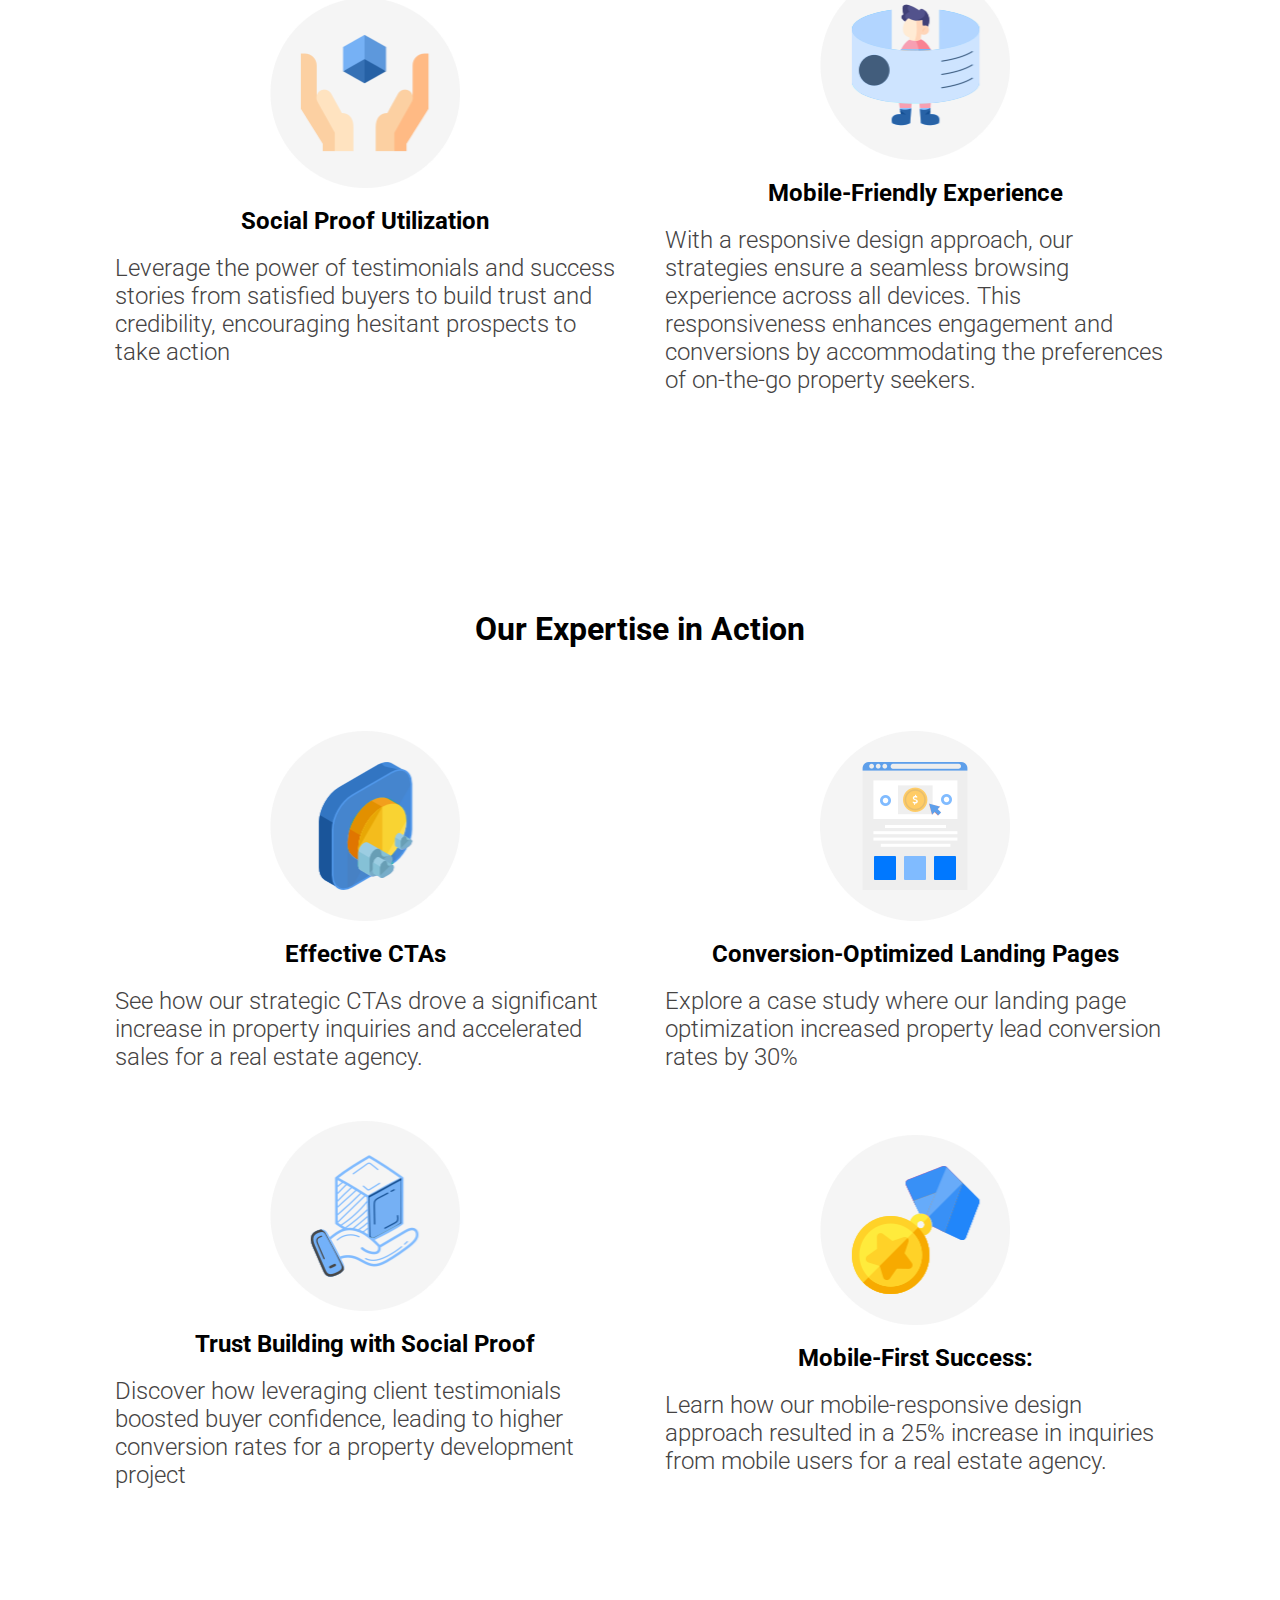
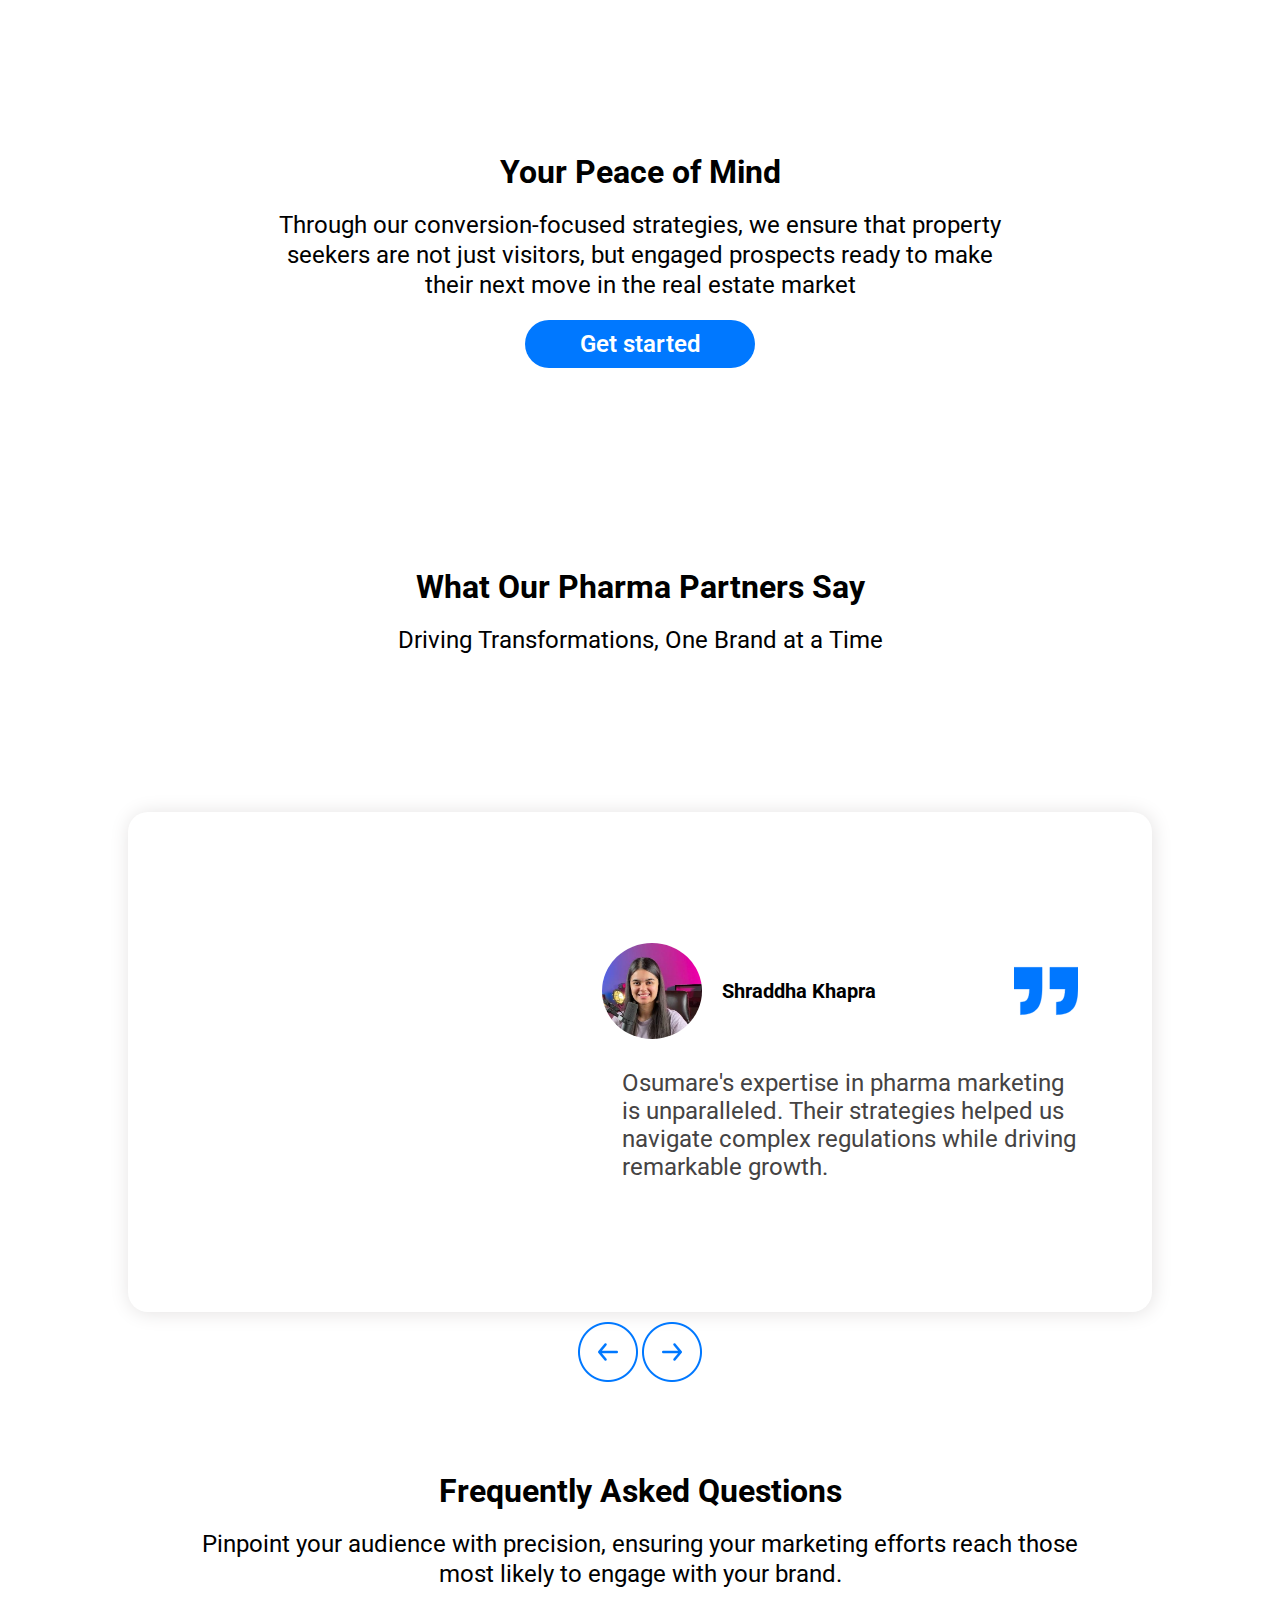
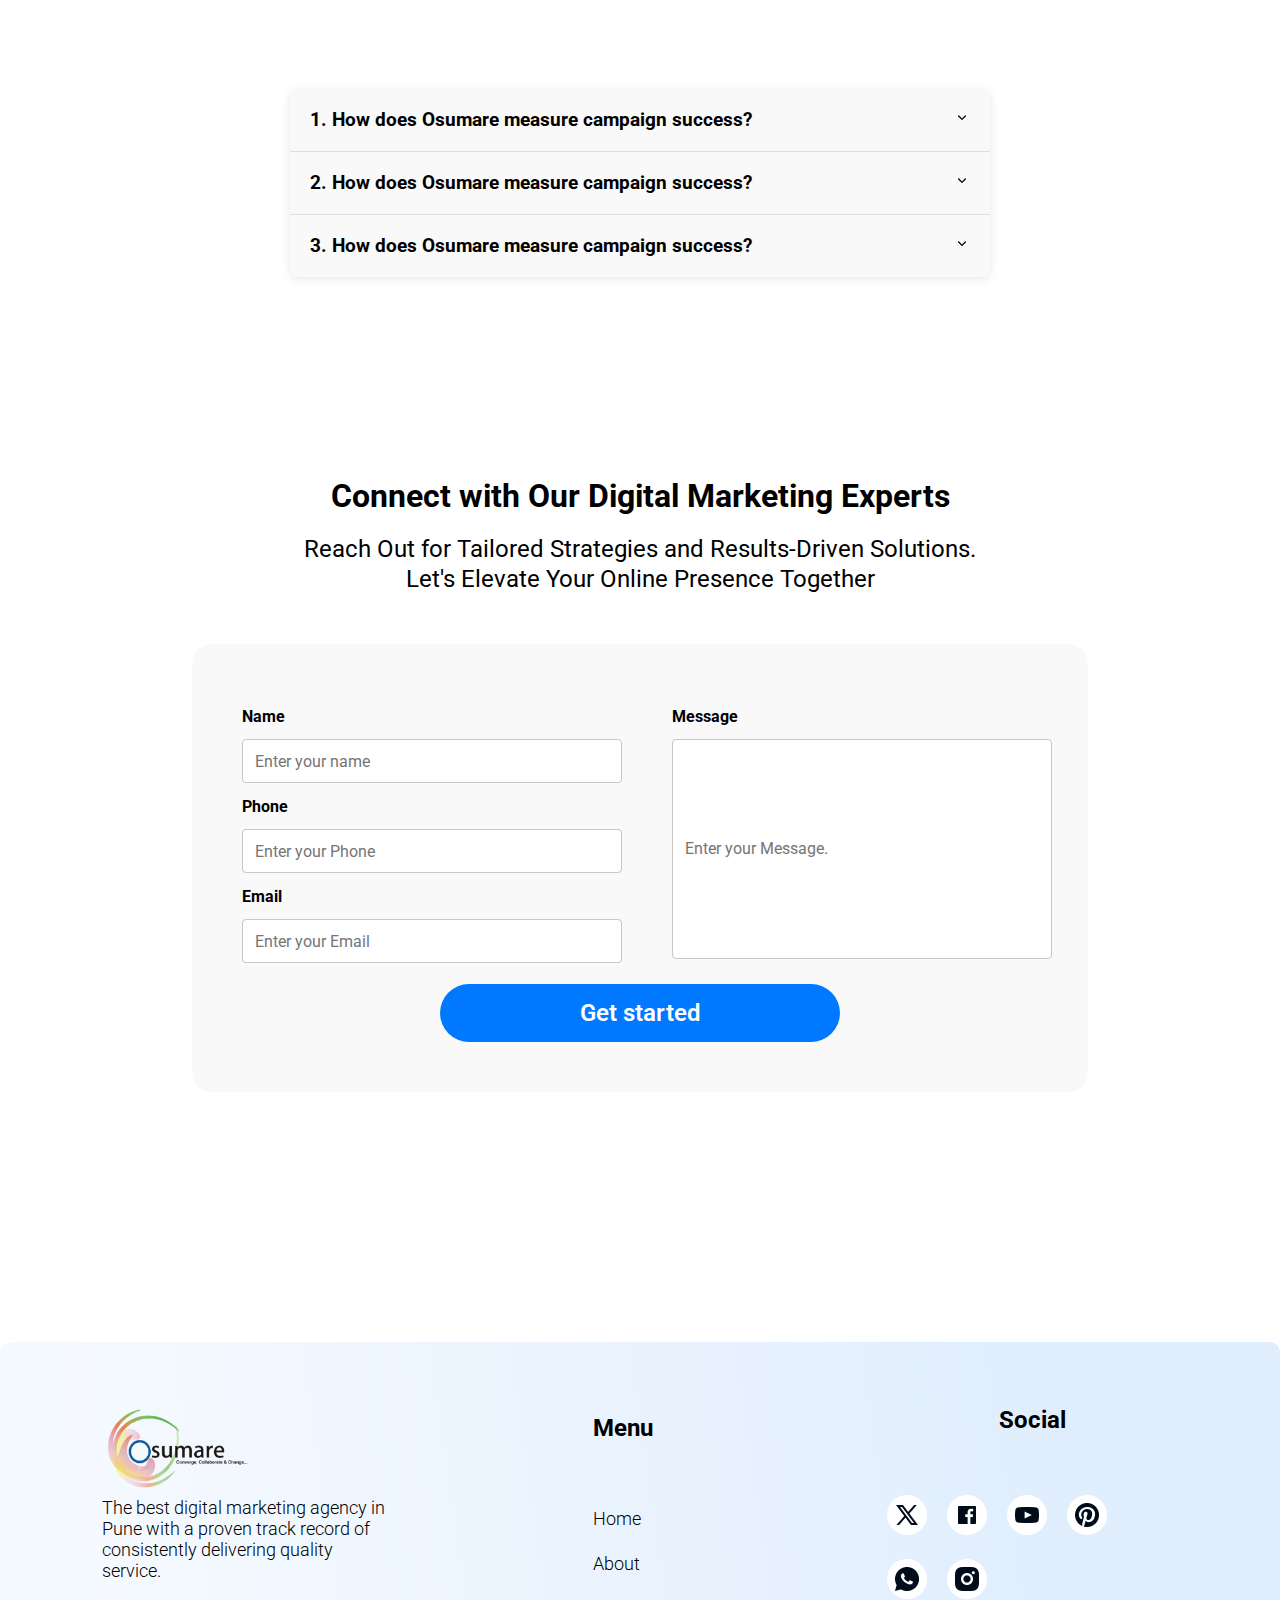
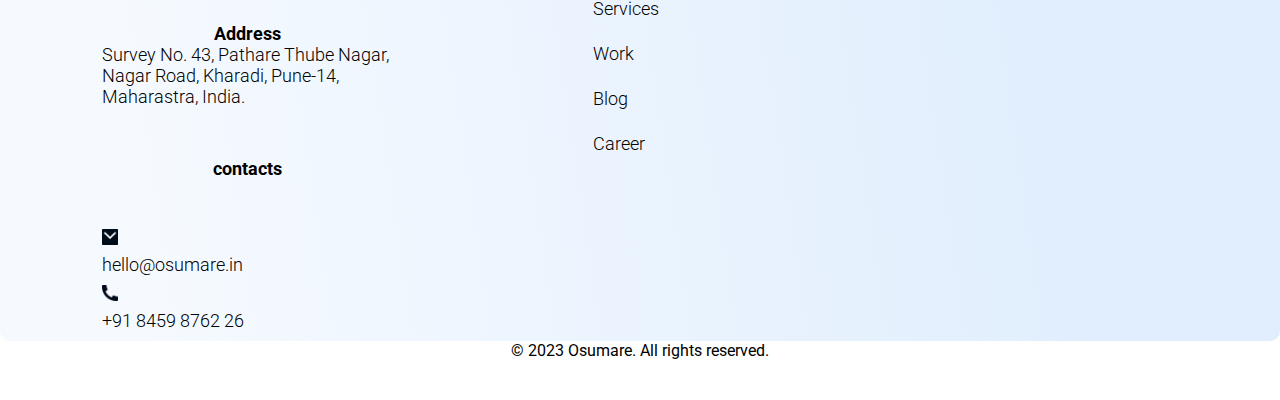
==== commit 10948aed: "mobile responsiveness addition phase 10" ====
--- a/index.html
+++ b/index.html
@@ -421,28 +421,26 @@
         <section class="s1">
             <div class="logo">
                 <img class="footer-logo" src="./img/logo2.png" alt="">
-                <div class="description faint-text">The best digital marketing agency in Pune with a proven
-                    track record of
-                    consistently deliveringquality service.</div>
+                <div class="description faint-text">The best digital marketing agency in Pune with a proven track record of consistently delivering quality service.</div>
             </div>
             <br>
             <br>
 
             <div class="address">
-                <b>Address</b>
+                <b class="center-text">Address</b>
                 <address class="faint-text">Survey No. 43, Pathare 
                     Thube Nagar, Nagar
-                    Road, Kharadi, Pune-14,>
+                    Road, Kharadi, Pune-14,
                     Maharastra, India.</address>
             </div>
             <br><br>
             <span class="contact">
-                <b>contacts</b><br>
-
-
-                <img src="./img/footer-icon/mail.png" class="svg-icon1" alt=""><a class="faint-text"
+                <b class="center-text">contacts</b><br>
+
+
+                <img src="./img/footer-icon/mail.png" class=" center-text svg-icon1" alt=""><a class="faint-text"
                     href="mailto:hello@osumare.in"> hello@osumare.in</a><br>
-                <img src="./img/footer-icon/phone.png" class="svg-icon1" alt=""><a href="tel:918459876226"
+                <img src="./img/footer-icon/phone.png" class="center-text svg-icon1" alt=""><a href="tel:918459876226"
                     class="faint-text"> +91 8459 8762
                     26</a>
 
@@ -457,7 +455,7 @@
             <a href="#" class="faint-text" target="_blank" rel="noopener noreferrer">Career</a>
         </section>
         <section class="s3">
-            <b class="driving-card-heading">Social</b><br>
+            <b class="driving-card-heading center-text content-center">Social</b><br>
             <div class="for-gap">
                 <a href=""><img src="./img/footer-icon/twitter.png" class="svg-icon2" alt=""></a>
                 <a href=""><img src="./img/footer-icon/facebook.png" class="svg-icon2" alt=""></a>
--- a/css/index.css
+++ b/css/index.css
@@ -532,12 +532,12 @@
 }
 
 .pharma-card{
-    padding: 5%;
+    padding:0 5%;
     display: flex;
     align-items: center;
     margin-top: 100px;
     width: 80%;
-    height:auto;
+    height:fit-content;
     background: #FFFFFF;
     box-shadow: 1px 1px 20px rgb(227, 225, 225);
     border-radius: 20px;
@@ -651,7 +651,7 @@
         display: flex;
         justify-content: center;
         flex-direction: column;
-        width: 90vw;
+        width: 100vw;
         column-gap: 20px;
         row-gap: 20px;
         justify-self: center;
@@ -659,7 +659,7 @@
         height: auto;
     }
     .s1,.s2,.s3{
-        width: 80vw;
+        width: 90vw;
         justify-self: center;
         justify-content: center;
     }
@@ -669,14 +669,55 @@
         aspect-ratio: 16/9;
     }
     .pharma-right,.pharma-top-top,.pharma-text{
-        padding: 0px 20%;
+        padding: 0;
         text-wrap: wrap;
     }
     .symbol{
         width: 45px;
     }
-    .front_img{
+    #front_img{
         width: 90vw;
     }
-  
+    .form-div{
+        width: 90vw;
+        flex-direction: row;
+        column-gap:50px;
+    }
+    form{
+        padding:20pxpx;
+        align-self: center;
+        margin: 0;
+        width: 90vw;
+        max-width: 900px;
+    }
+    input{
+        width: 250px;
+        border: 1px solid #C7C7C7;
+        padding:4px 7px 4px 7px;
+    }
+    
+    #msg{
+        width: 250px;
+    }
+    
+    .navbar{
+        justify-content: space-between;
+        position: sticky;
+    }
+.mid-heading{
+    display: flex;
+    justify-content: center;
+    align-content: center;
+}
+
+.footer-logo{
+    display: flex;
+    flex-direction: column;
+    justify-self: center;
+}
+.content-center{
+    display: flex;
+    flex-direction: column;
+    justify-content: center;
+}
 }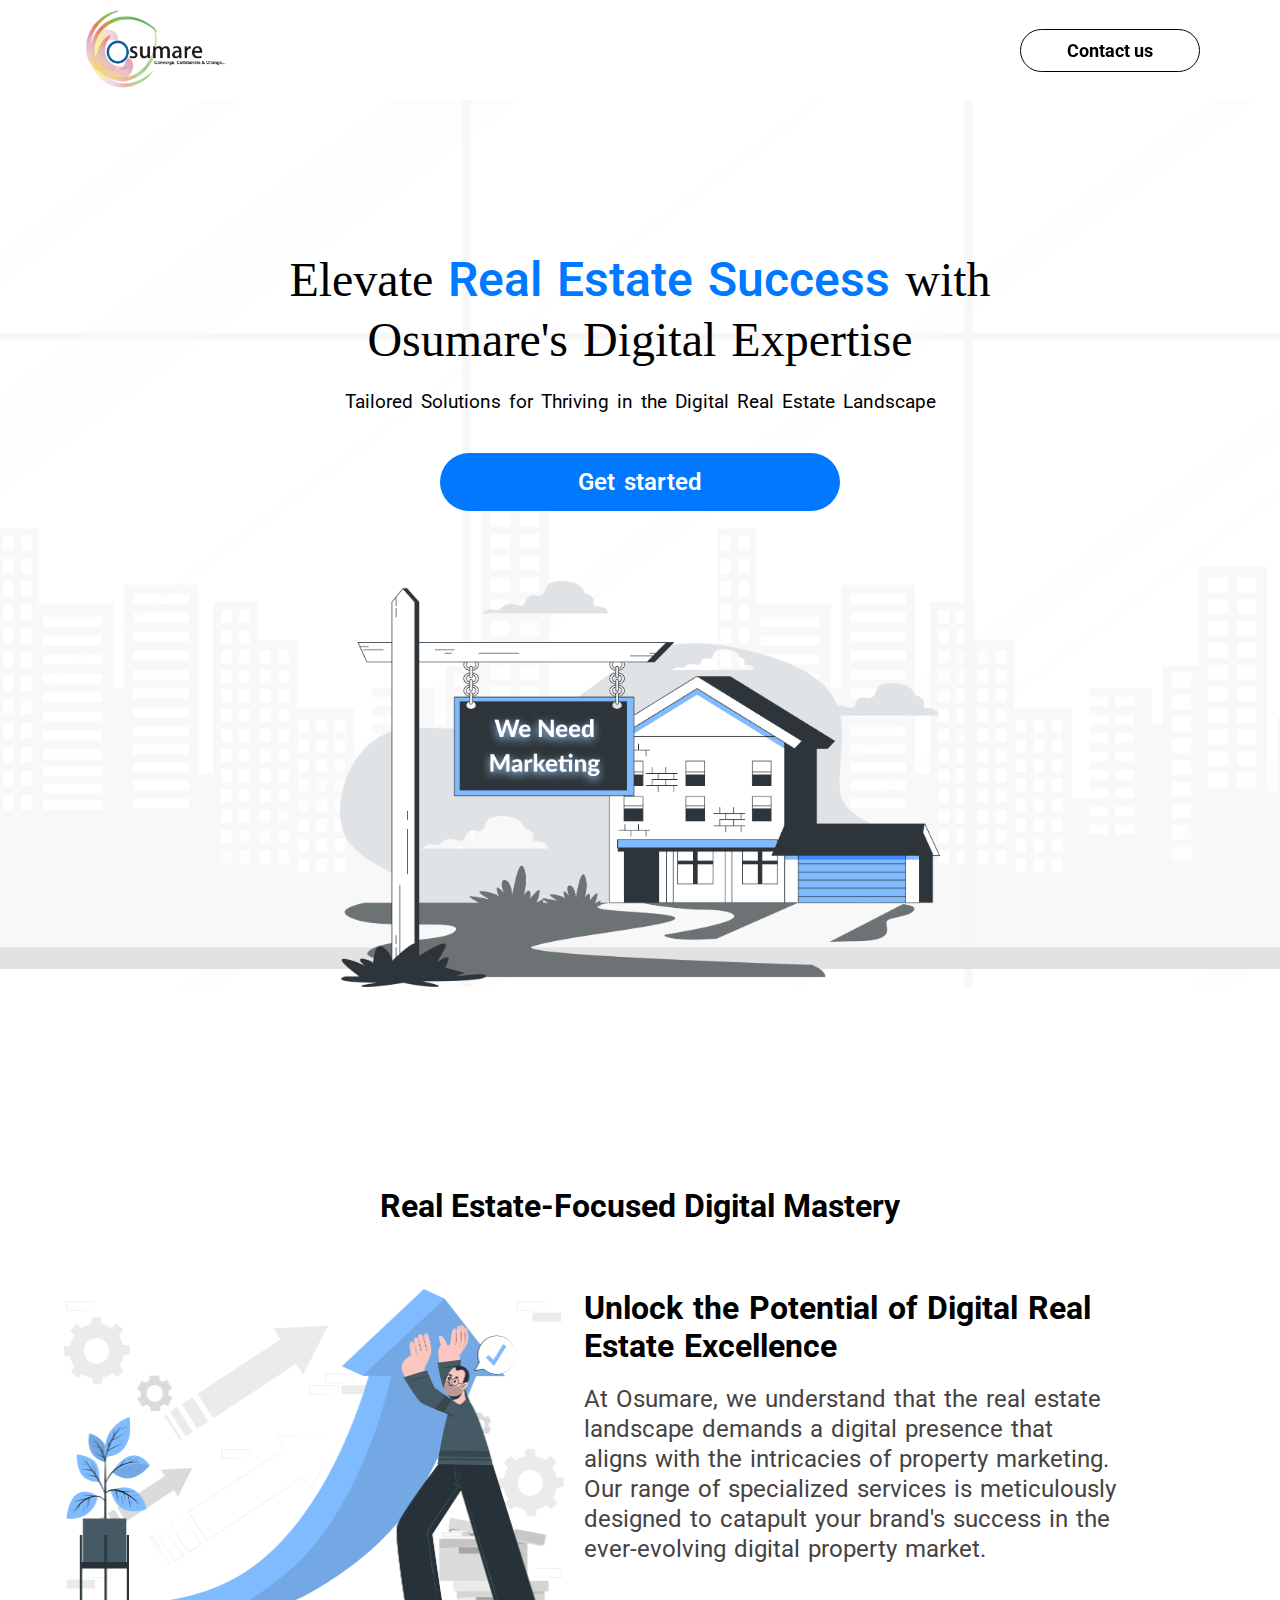
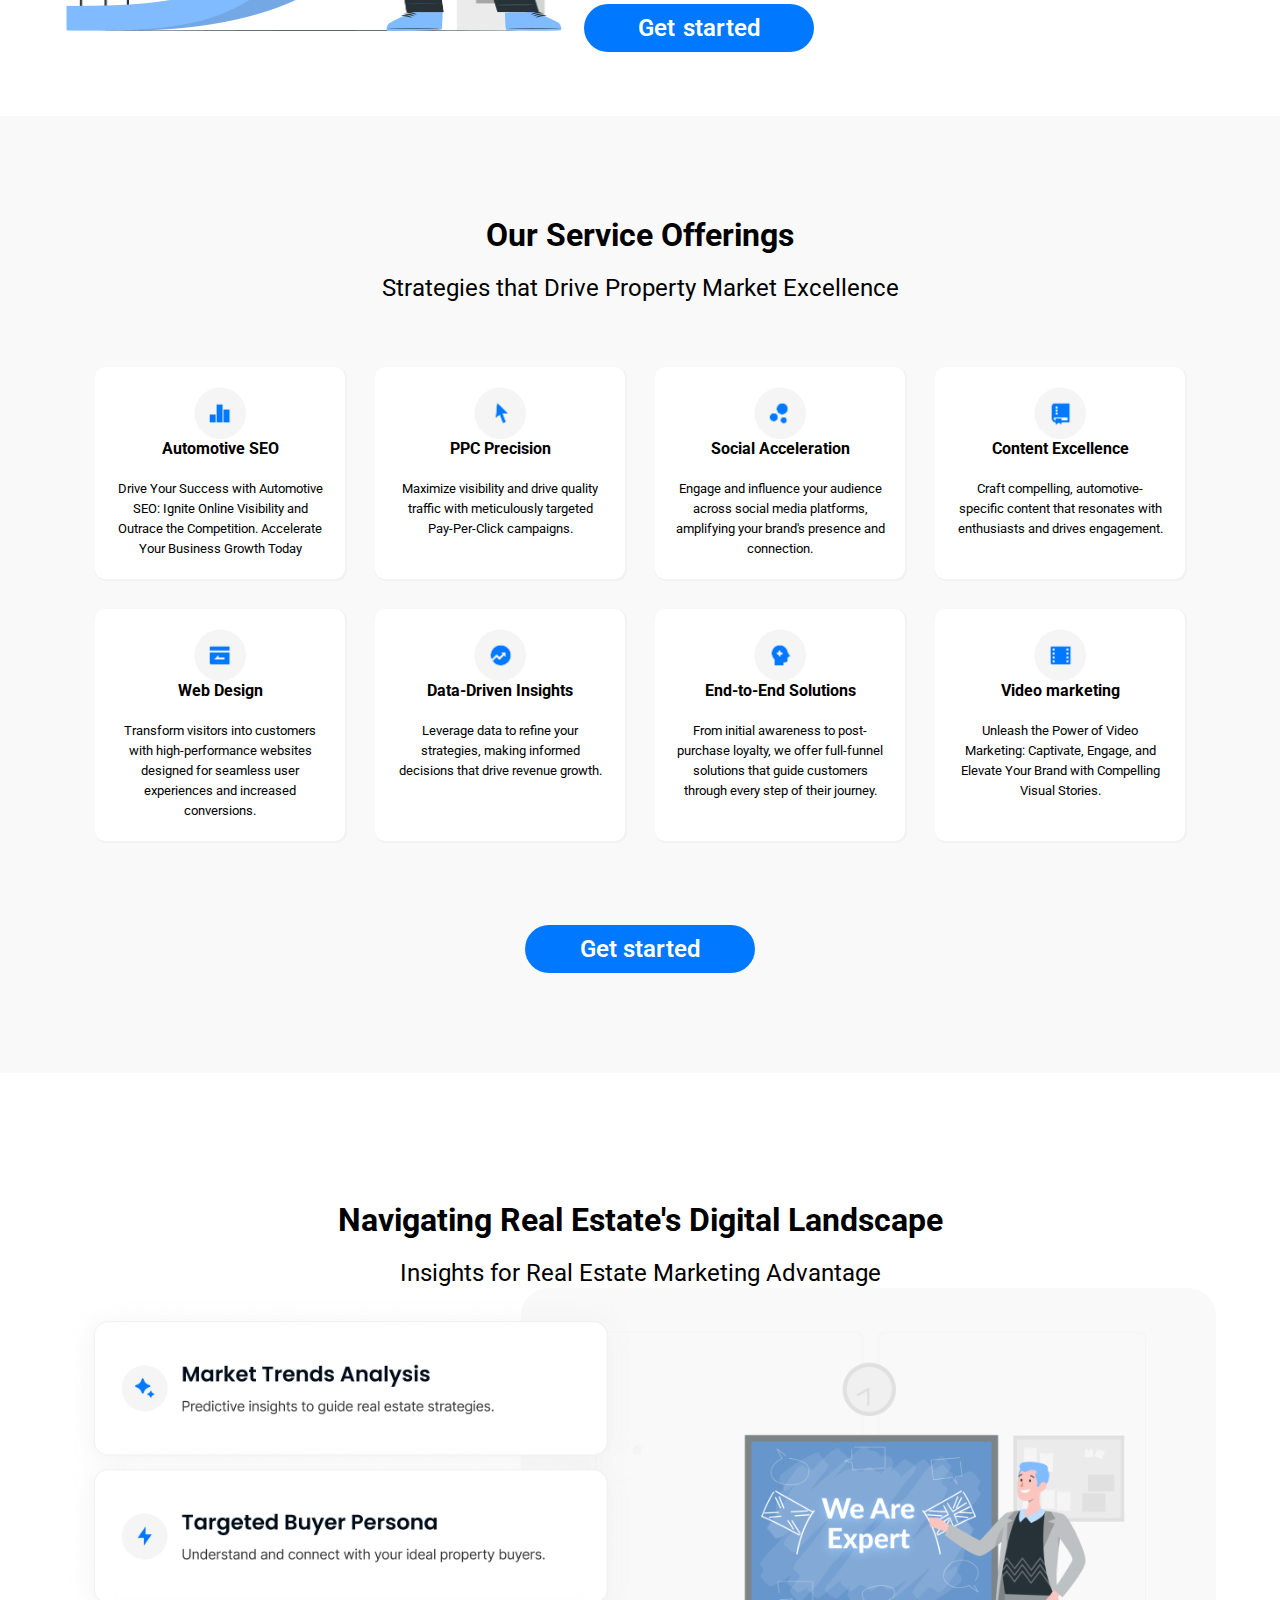
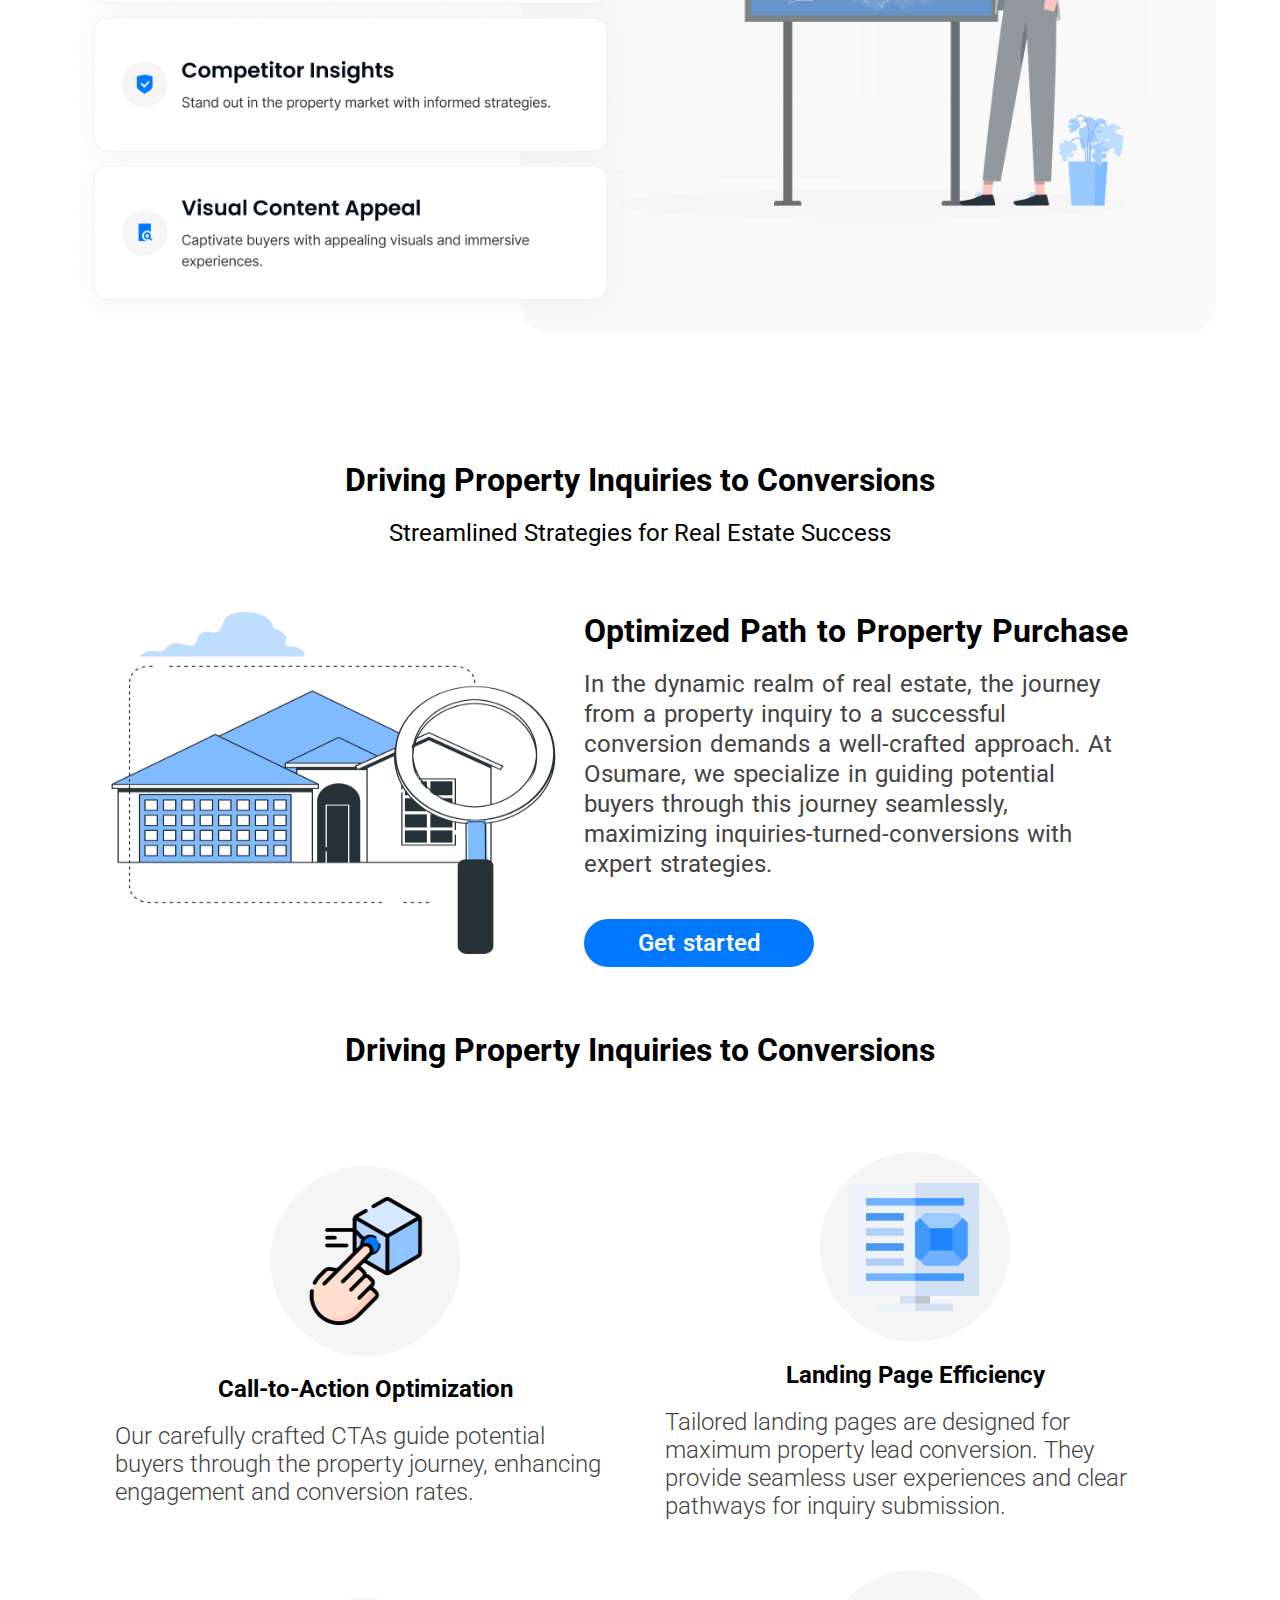
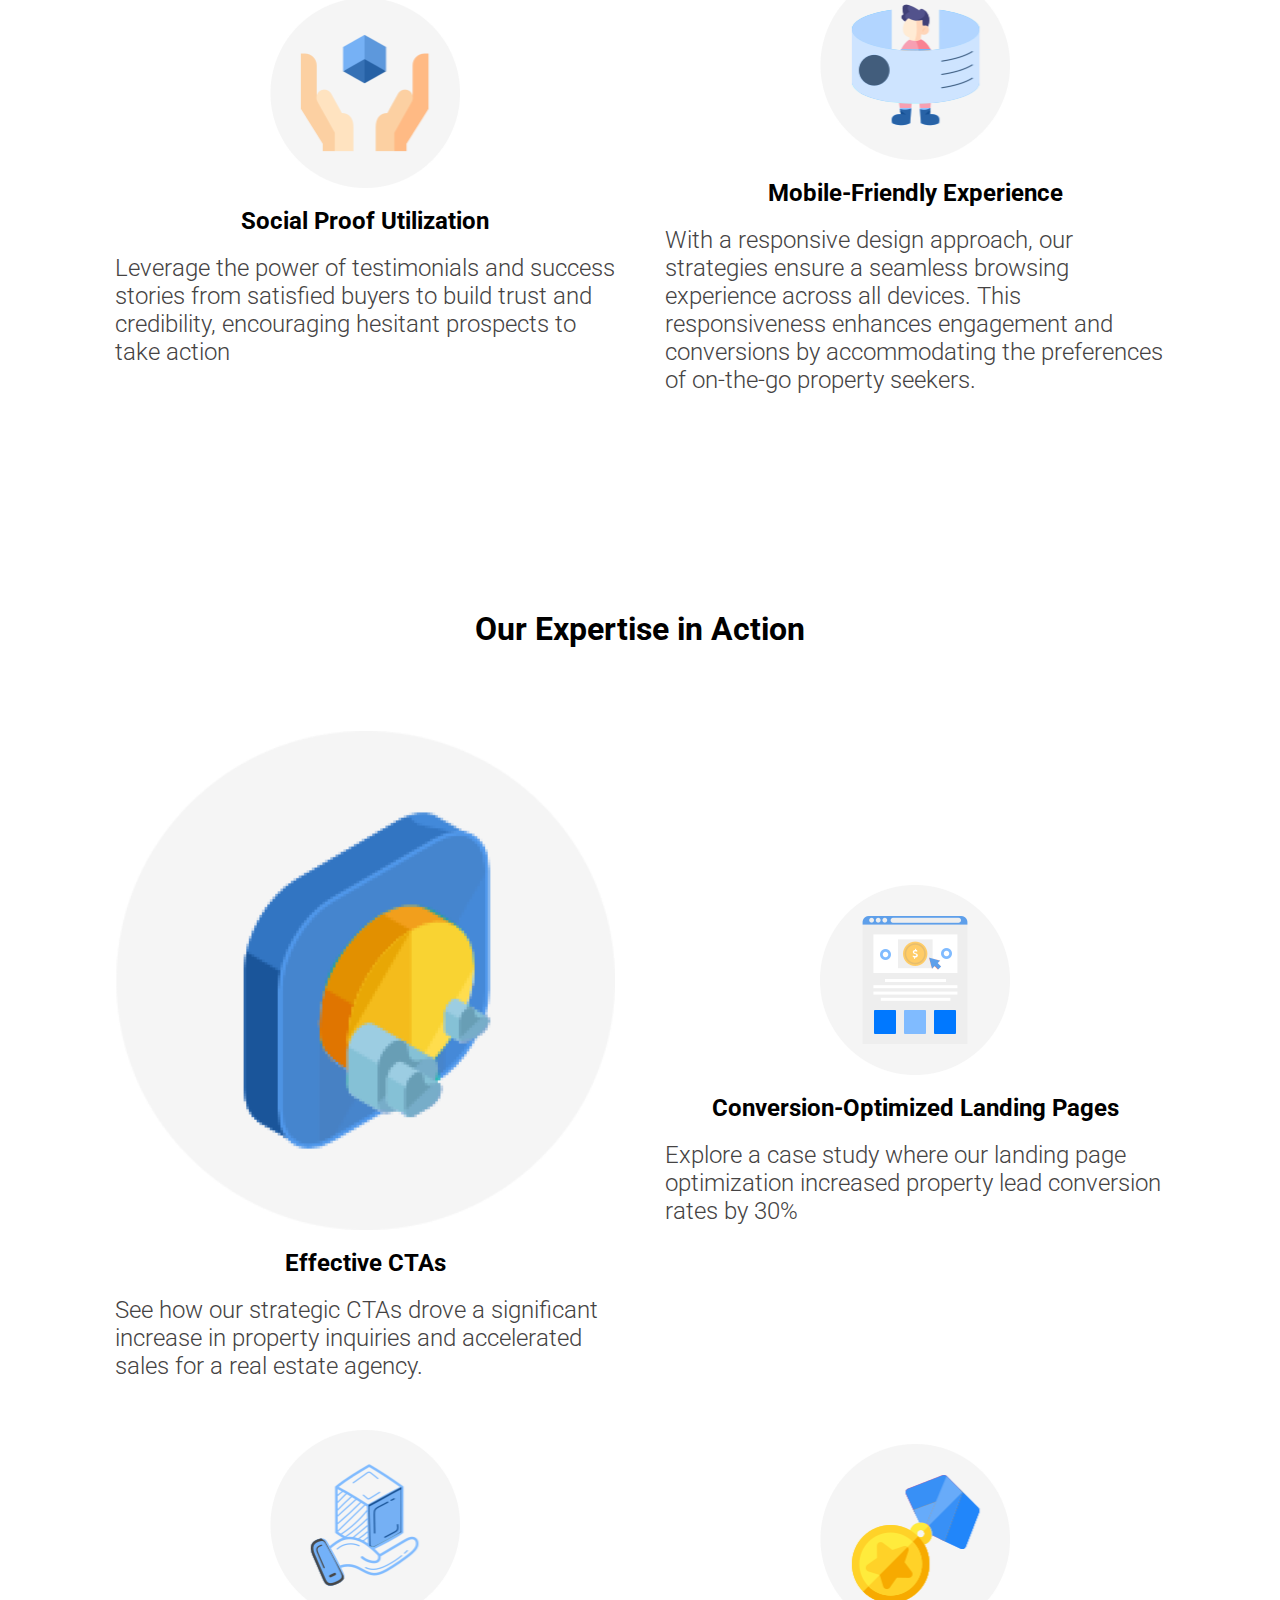
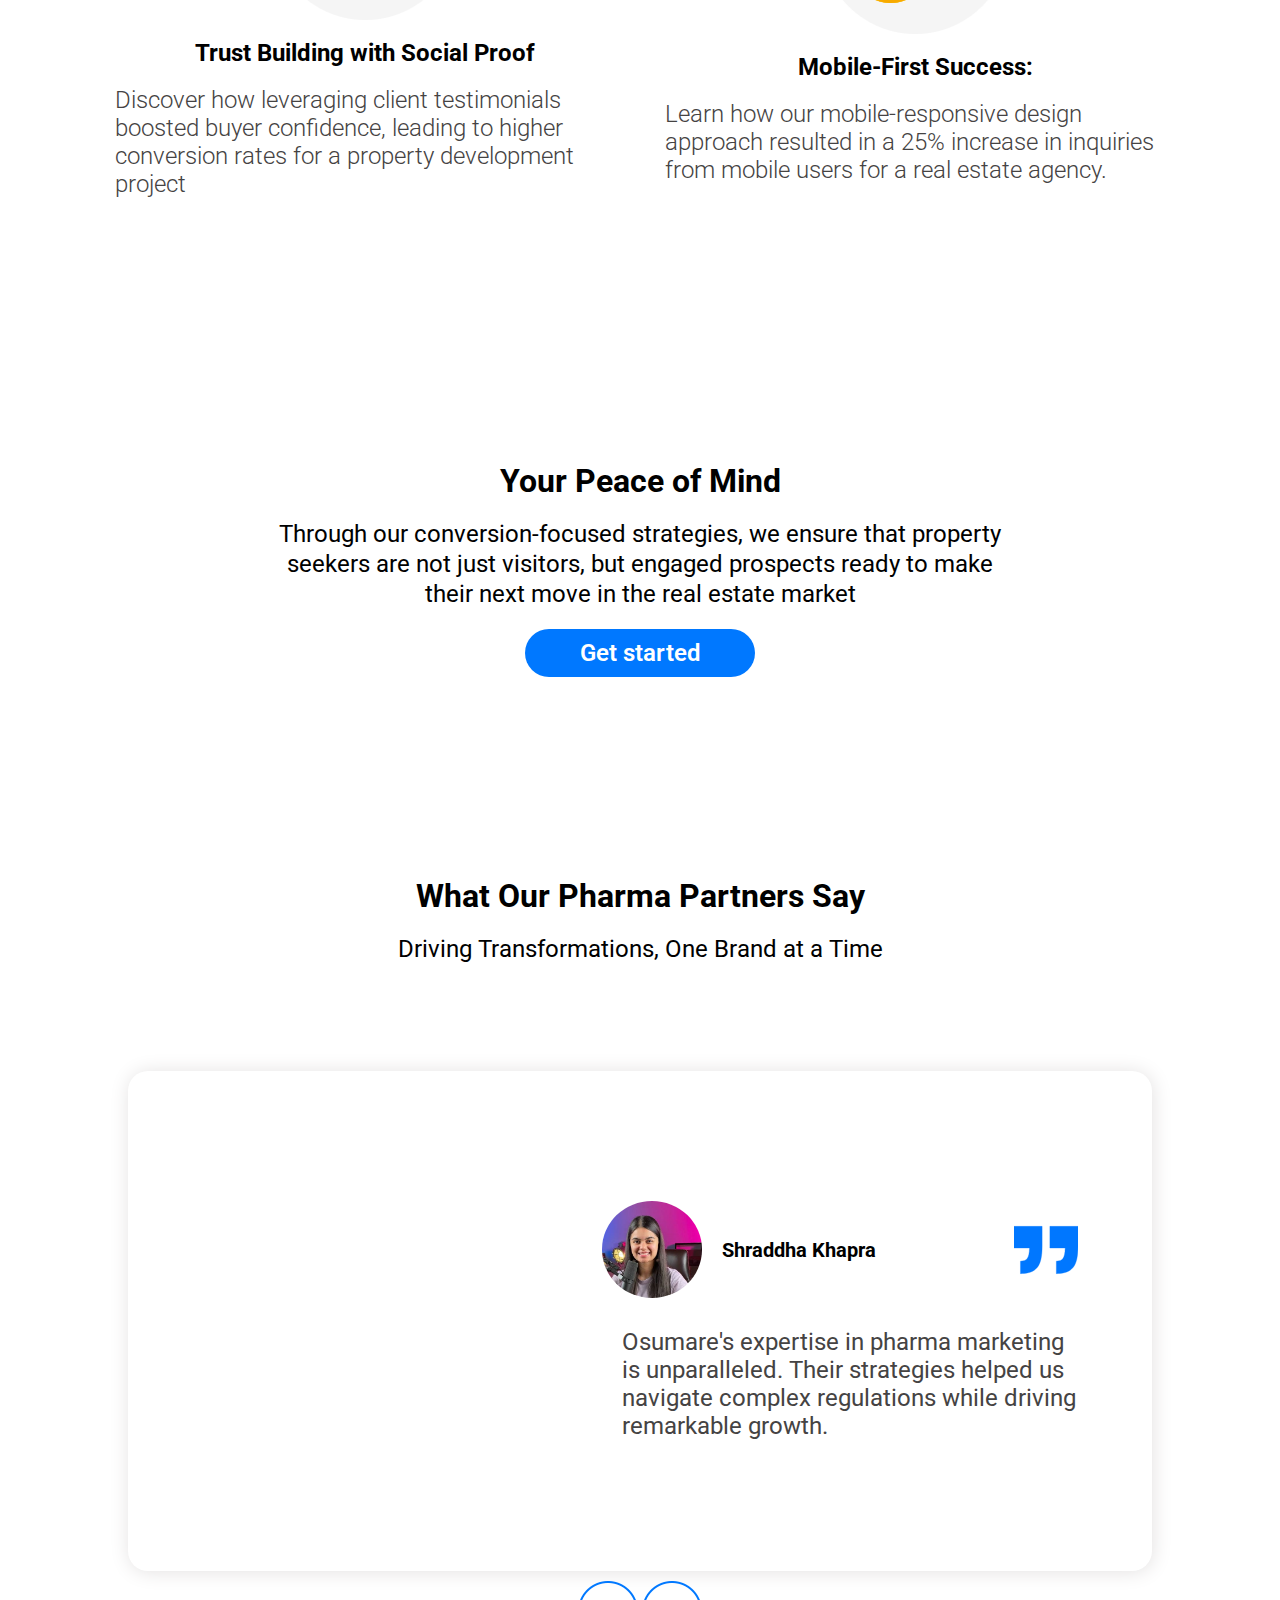
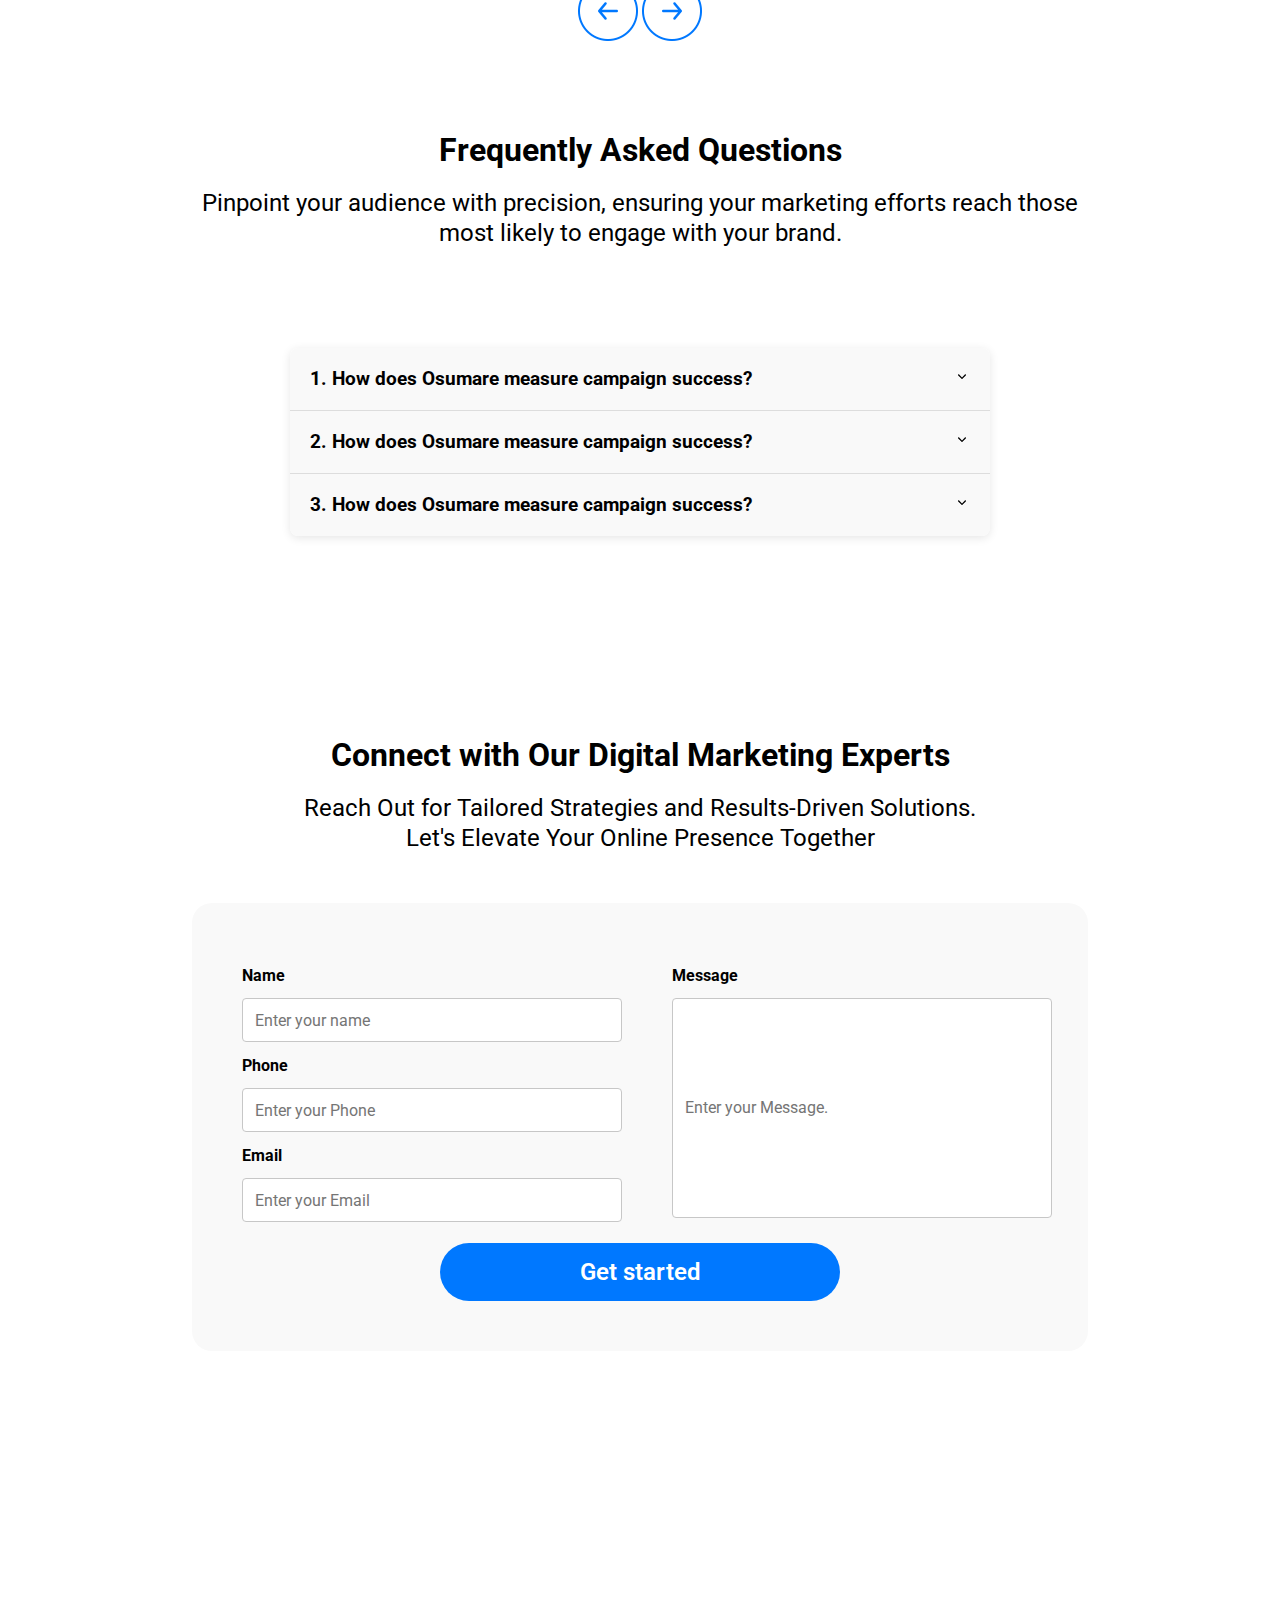
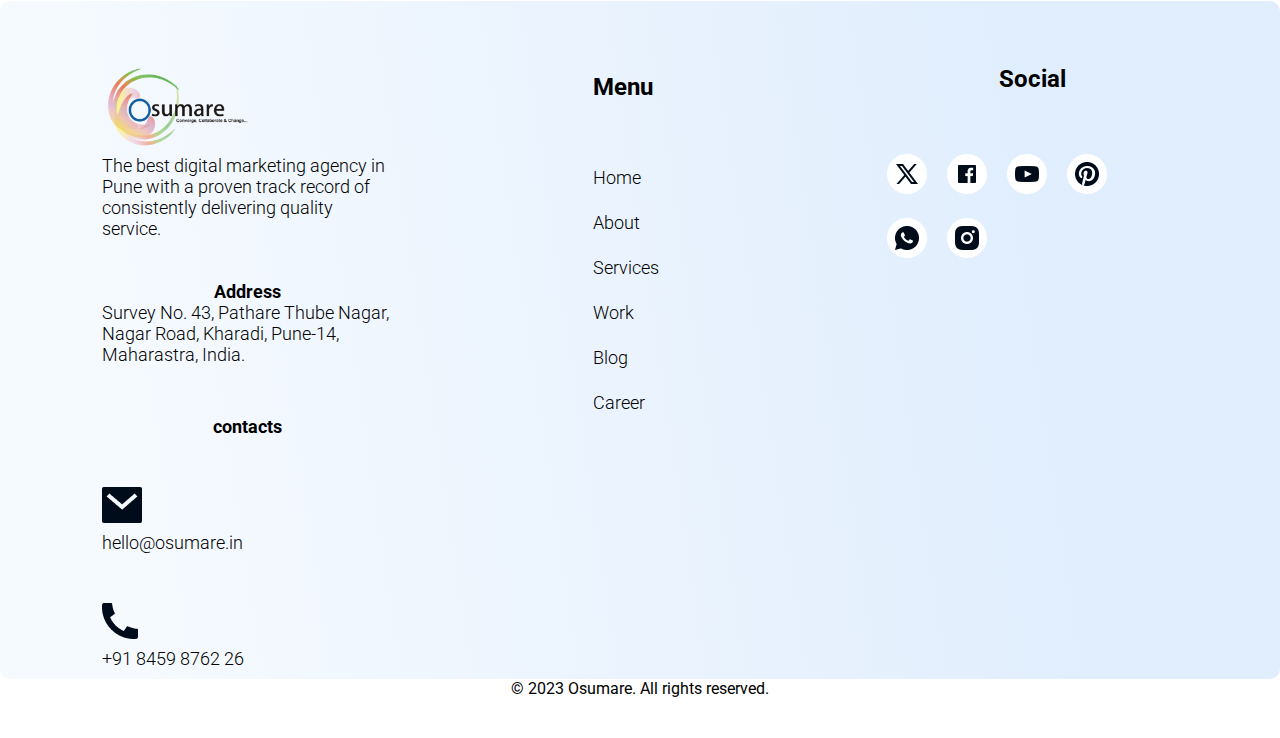
==== commit 5ba13e97: "mobile responsiveness addition phase 13" ====
--- a/index.html
+++ b/index.html
@@ -53,8 +53,6 @@
         </div>
     </div>
 
-
-
     <div class="services">
         <div class="service-heading">
             <b class="mid-heading text-center">Our Service Offerings </b><br>
@@ -200,7 +198,7 @@
 
 
         <div class="driving-card">
-            <img src="./img/experties/first.png" alt="" class="text-center driving-icon"><br>
+            <img src="./img/experties/first.png" alt="" class="text-center content-centerdriving-icon"><br>
             <b class="driving-card-heading text-center"> Effective CTAs</b><br>
             <span class="driving-card-data">See how our strategic CTAs drove a significant increase in property
                 inquiries and accelerated sales for a real estate agency.</span>
@@ -375,7 +373,7 @@
             </div>
         </div>
     </div>
-    </div>
+
 
 
 
@@ -417,6 +415,9 @@
             </div>
         </form>
     </div>
+    
+    
+    
     <footer>
         <section class="s1">
             <div class="logo">
@@ -438,11 +439,11 @@
                 <b class="center-text">contacts</b><br>
 
 
-                <img src="./img/footer-icon/mail.png" class=" center-text svg-icon1" alt=""><a class="faint-text"
-                    href="mailto:hello@osumare.in"> hello@osumare.in</a><br>
-                <img src="./img/footer-icon/phone.png" class="center-text svg-icon1" alt=""><a href="tel:918459876226"
+               <div> <img class="center-text" src="./img/footer-icon/mail.png" class="center-text svg-icon1" alt=""><a class="faint-text"
+                    href="mailto:hello@osumare.in"> hello@osumare.in</a></div><br>
+                <div><img class="center-text" src="./img/footer-icon/phone.png" class="center-text svg-icon1" alt=""><a href="tel:918459876226"
                     class="faint-text"> +91 8459 8762
-                    26</a>
+                    26</a></div>
 
         </section>
         <section class="s2 line-height45">
--- a/css/index.css
+++ b/css/index.css
@@ -535,7 +535,7 @@
     padding:0 5%;
     display: flex;
     align-items: center;
-    margin-top: 100px;
+    margin-top: 50px;
     width: 80%;
     height:fit-content;
     background: #FFFFFF;
@@ -546,7 +546,6 @@
 .yt-video{
     height: 400px;
     width: 400px;
-    aspect-ratio: 1/1;
     border-radius: 20px;
 }
 
@@ -635,7 +634,8 @@
         flex-direction: column;
     }
     .con2img{
-        width: 100vw;
+        margin-left: 20px;
+        width: 90vw;
     }
     .pharma-card{
         width: 90vw;
@@ -643,6 +643,9 @@
     }
     .yt-video{
         width: 70vw;
+        margin-top: 20px;
+        aspect-ratio:  16/9;
+        margin-bottom: 20px;
     }
     .faq-container{
         width:90vw;
@@ -672,6 +675,15 @@
         padding: 0;
         text-wrap: wrap;
     }
+    .pharma-right,.pharma-text{
+        display: flex;
+        flex-direction: column;
+        justify-content: center;
+        align-items: center;
+    }
+    .pharma-text{
+        text-wrap: wrap;
+    }
     .symbol{
         width: 45px;
     }
@@ -680,7 +692,7 @@
     }
     .form-div{
         width: 90vw;
-        flex-direction: row;
+        flex-direction: column;
         column-gap:50px;
     }
     form{
@@ -691,17 +703,17 @@
         max-width: 900px;
     }
     input{
-        width: 250px;
+        width: 280px;
         border: 1px solid #C7C7C7;
         padding:4px 7px 4px 7px;
     }
     
     #msg{
-        width: 250px;
+        width: 280px;
     }
     
     .navbar{
-        justify-content: space-between;
+        justify-content: space-evenly;
         position: sticky;
     }
 .mid-heading{
@@ -720,4 +732,25 @@
     flex-direction: column;
     justify-content: center;
 }
+.bottom{
+    margin-top: 10px;
+}
+.contact{
+  display: flex;
+  justify-content: center;
+}
+.container{
+    padding-top: 100px;
+}
+.con2-data {
+    margin-right: 5%;
+}
+.service-card {
+    width: 300px;
+}
+.btn{
+    width: 300px;
+    display: flex;
+    justify-self: center;
+}
 }